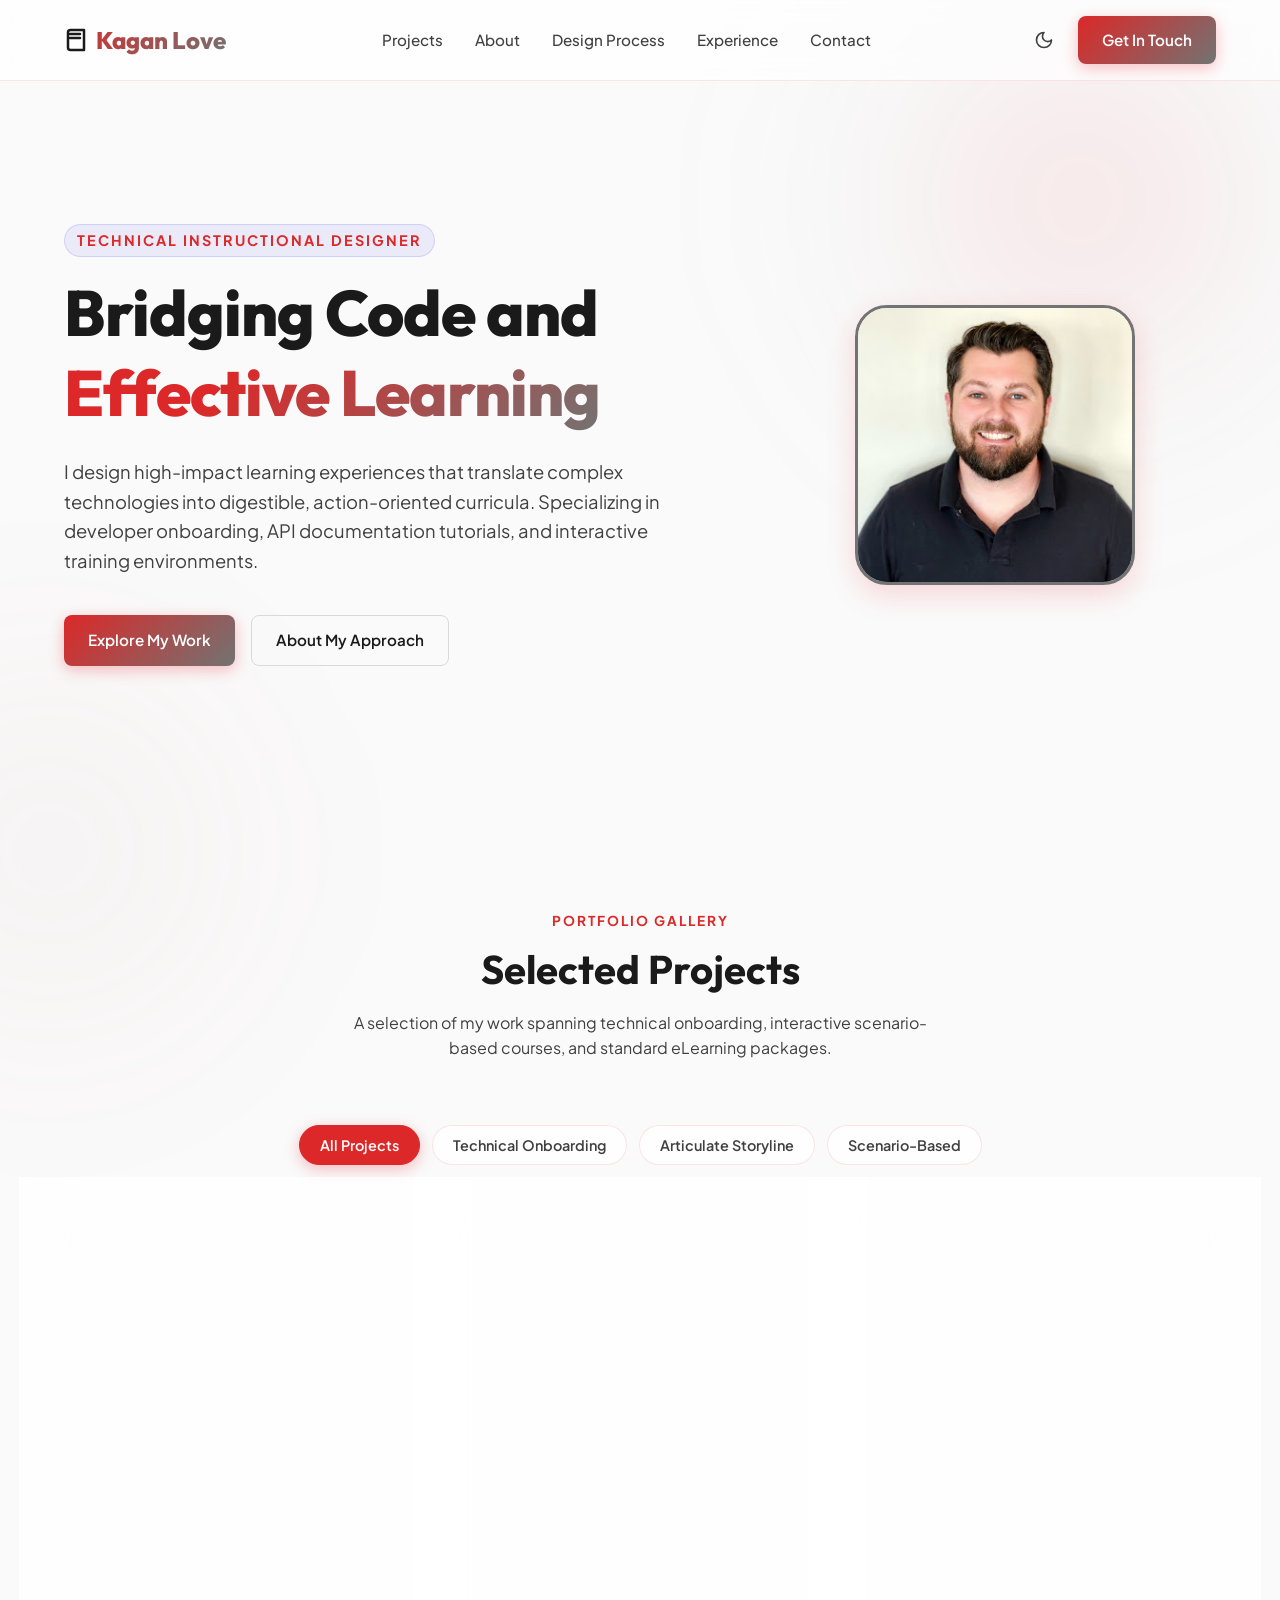
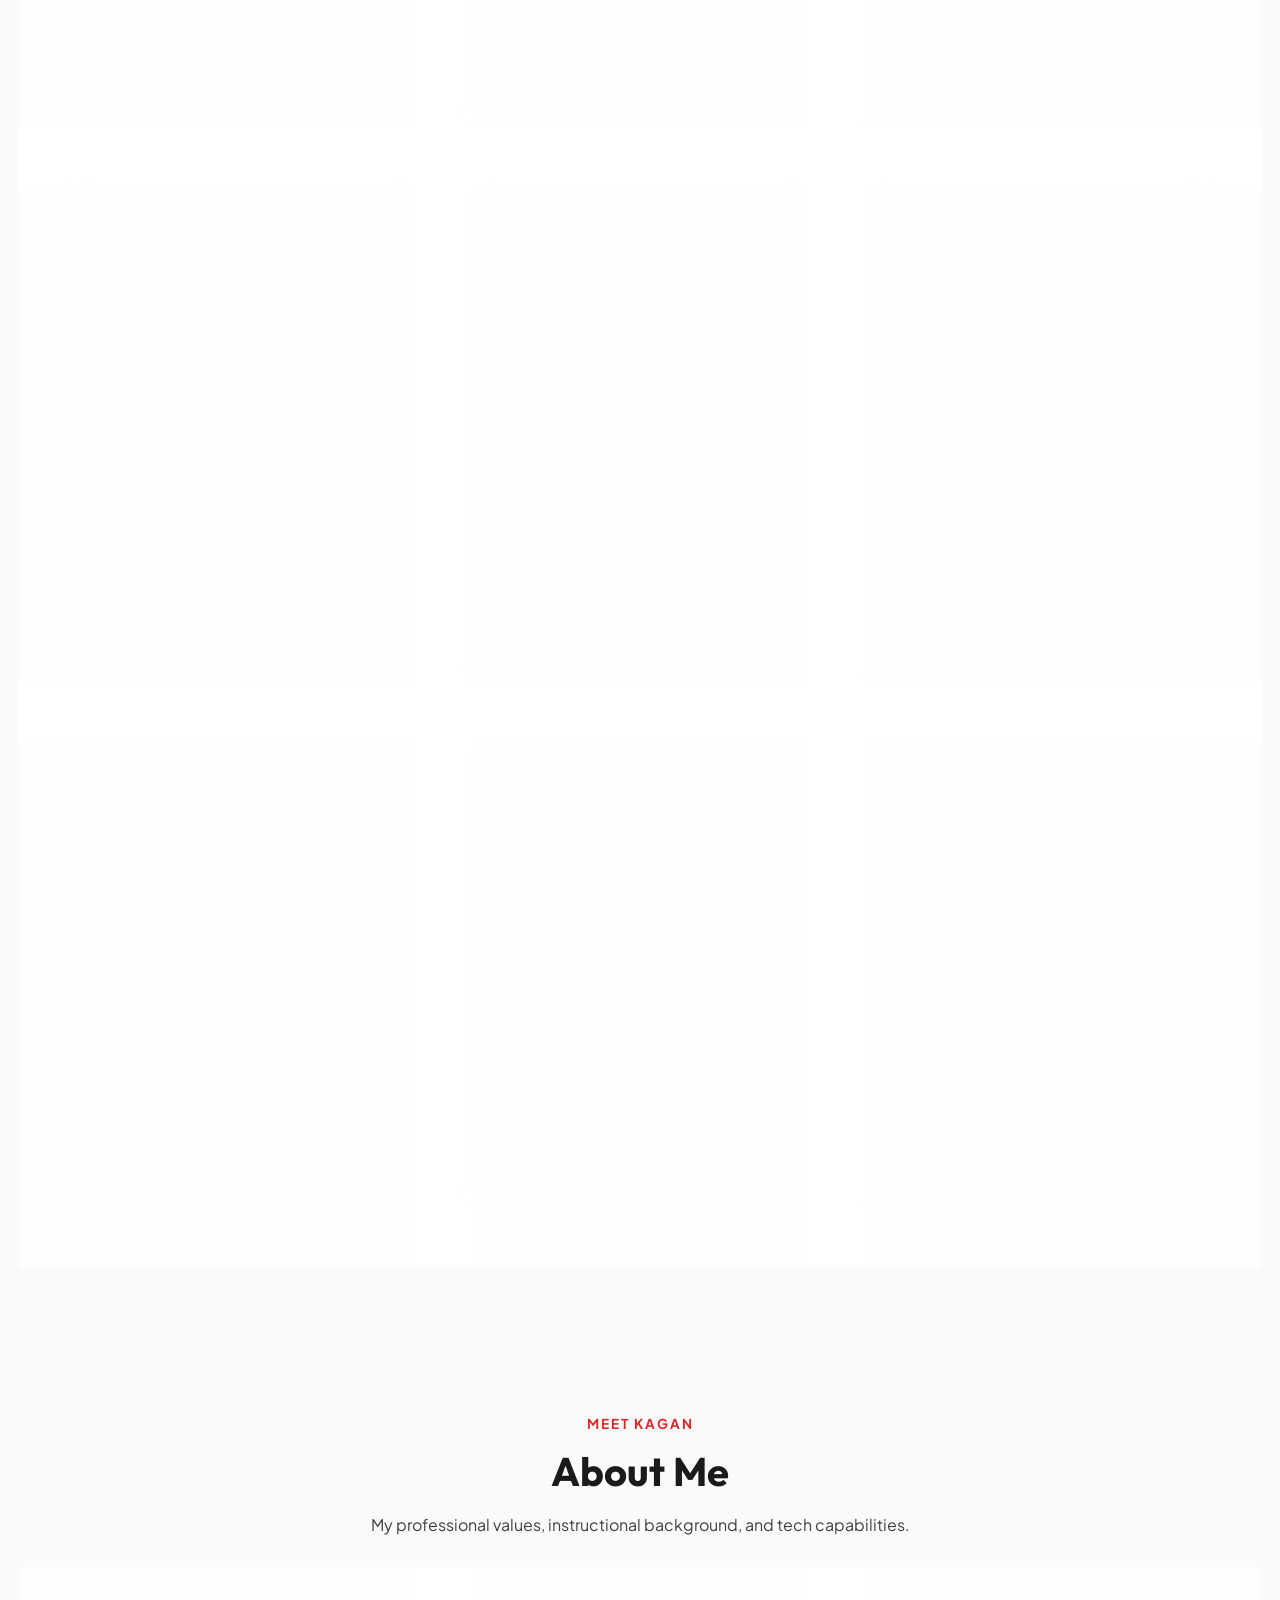
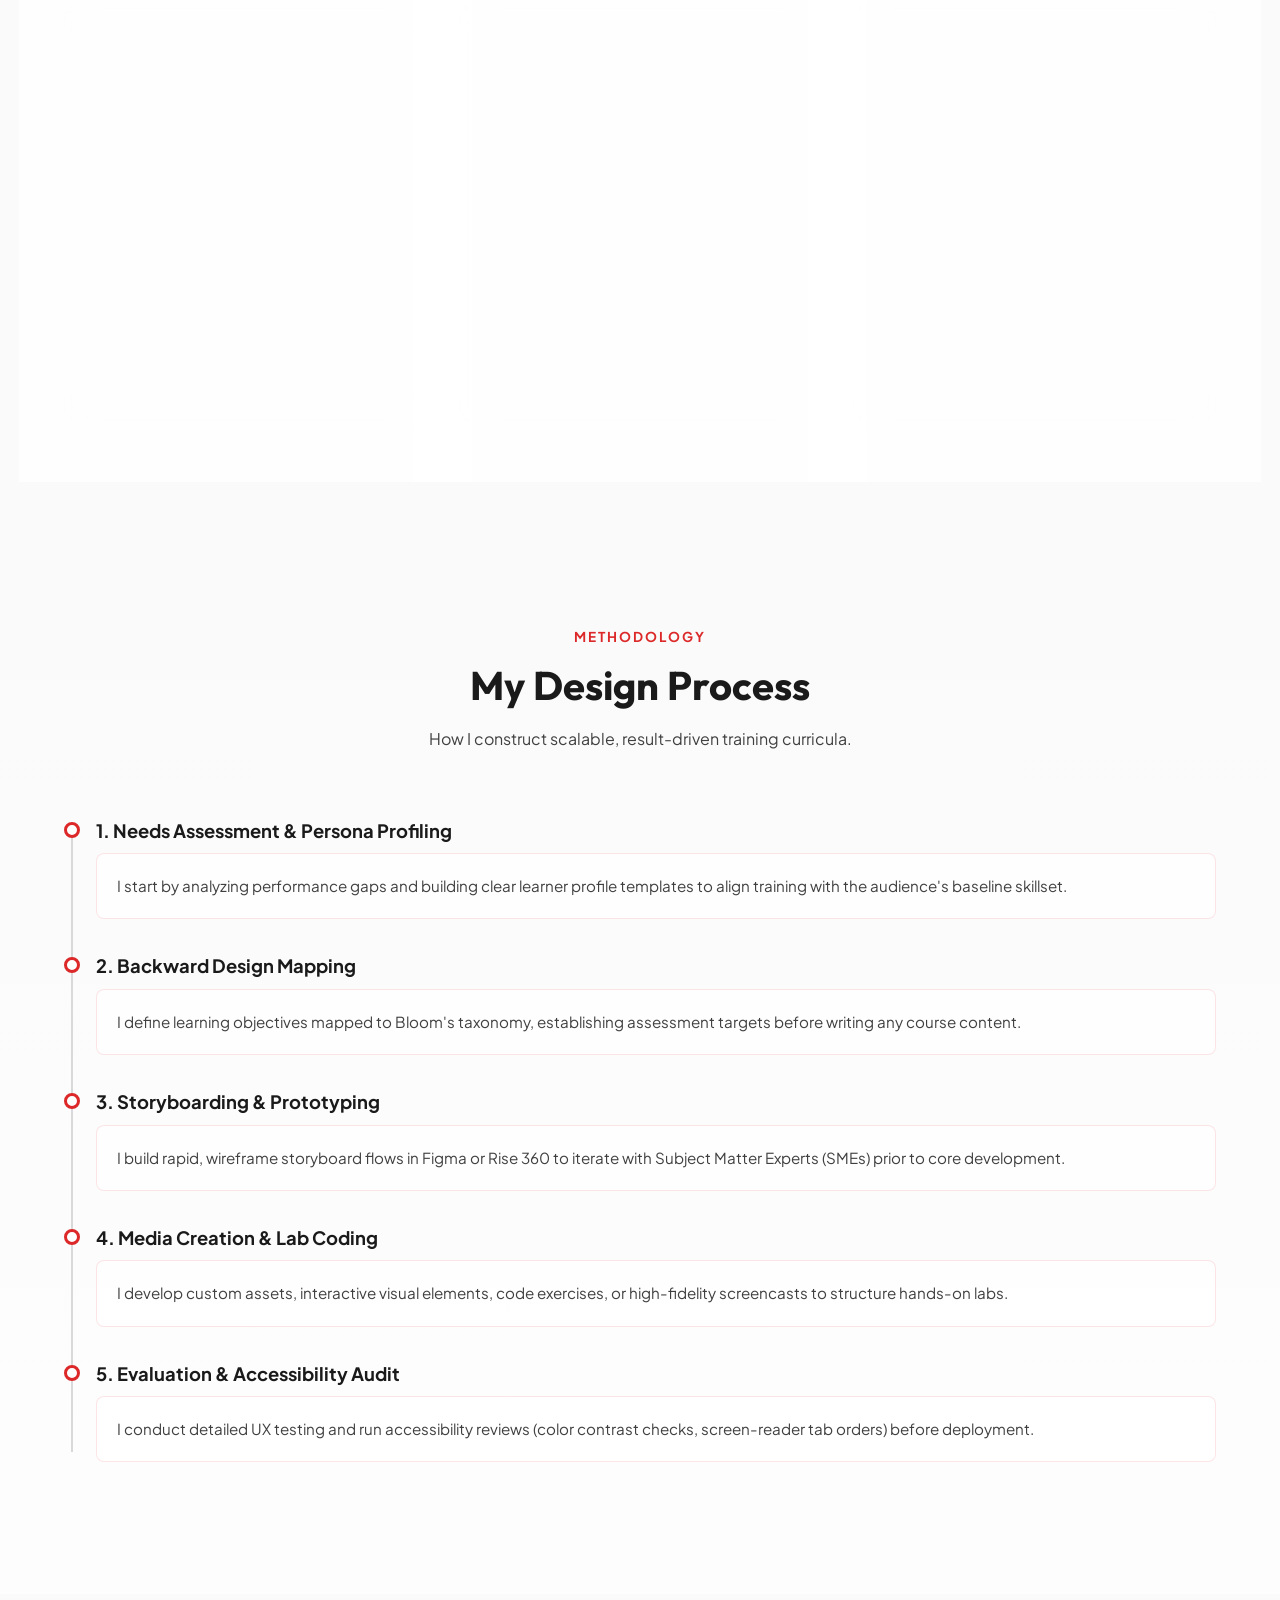
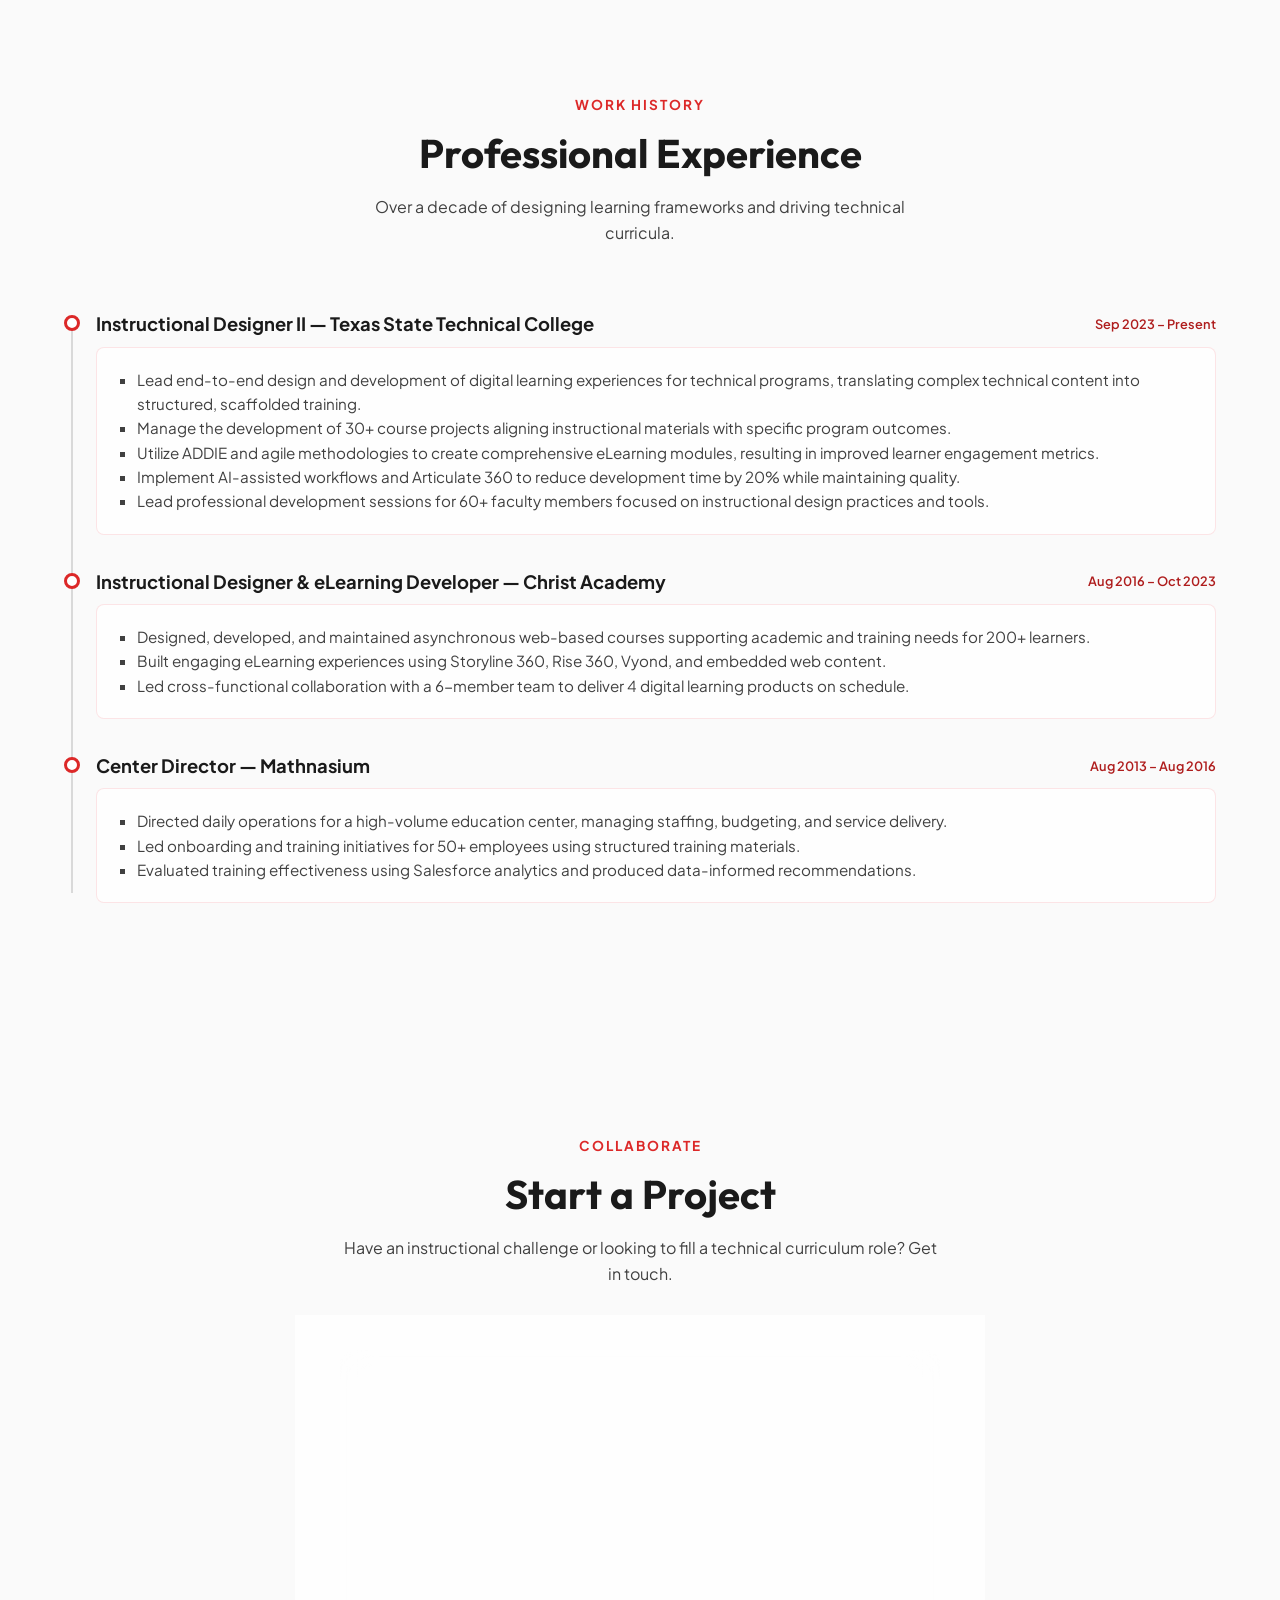
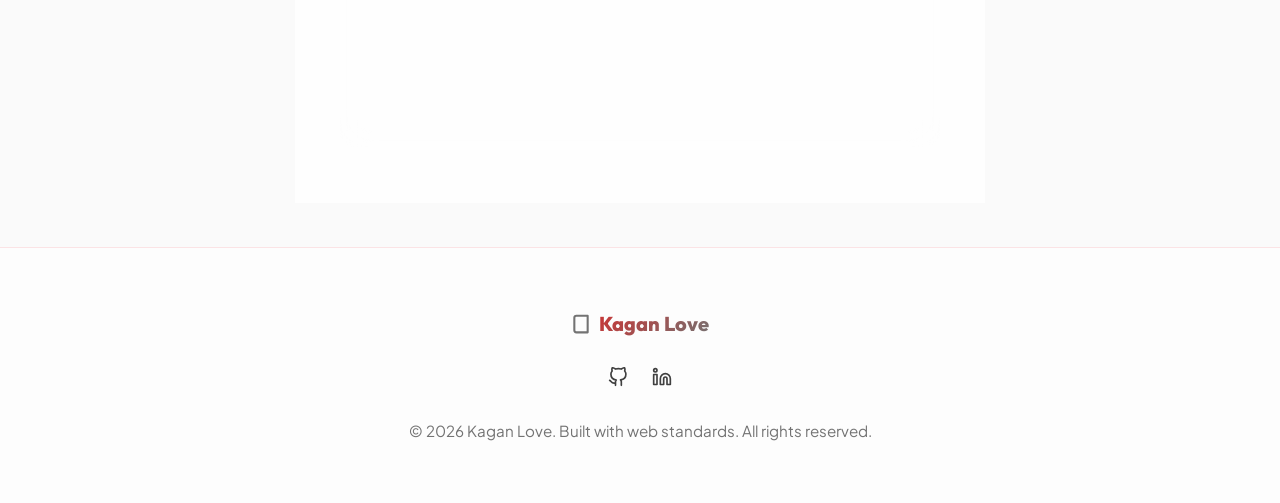
==== index.html @ 25aa72a6 "Update project cards to use real screenshots and move images to a structured subfolder" ====
<!DOCTYPE html>
<html lang="en">
<head>
    <meta charset="UTF-8">
    <meta name="viewport" content="width=device-width, initial-scale=1.0">
    <title>Kagan Love | Technical Instructional Designer Portfolio</title>
    <meta name="description" content="Professional portfolio of Kagan Love, Technical Instructional Designer. Showcasing developer onboarding, software guides, and interactive eLearning experiences.">
    <link rel="stylesheet" href="css/styles.css">
</head>
<body>
    <div class="bg-glow"></div>
    <div class="bg-glow-left"></div>

    <!-- Header & Navigation -->
    <header id="main-header">
        <div class="container nav-container">
            <a href="#" class="logo" id="header-logo">
                <svg width="24" height="24" viewBox="0 0 24 24" fill="none" stroke="currentColor" stroke-width="2.5" stroke-linecap="round" stroke-linejoin="round"><path d="M4 19.5v-15A2.5 2.5 0 0 1 6.5 2H20v20H6.5a2.5 2.5 0 0 1-2.5-2.5Z"></path><path d="M6 6h10"></path><path d="M6 10h10"></path></svg>
                <span>Kagan Love</span>
            </a>
            <nav>
                <ul class="nav-links">
                    <li><a href="#projects" class="nav-link">Projects</a></li>
                    <li><a href="#about" class="nav-link">About</a></li>
                    <li><a href="#process" class="nav-link">Design Process</a></li>
                    <li><a href="#experience" class="nav-link">Experience</a></li>
                    <li><a href="#contact" class="nav-link">Contact</a></li>
                </ul>
            </nav>
            <div class="nav-actions">
                <button class="theme-toggle" id="theme-toggle-btn" aria-label="Toggle Theme">
                    <!-- Sun Icon (default for dark theme to toggle to light) -->
                    <svg id="theme-icon-sun" width="20" height="20" viewBox="0 0 24 24" fill="none" stroke="currentColor" stroke-width="2" stroke-linecap="round" stroke-linejoin="round" style="display: block;"><circle cx="12" cy="12" r="4"></circle><path d="M12 2v2"></path><path d="M12 20v2"></path><path d="M4.93 4.93l1.41 1.41"></path><path d="M17.66 17.66l1.41 1.41"></path><path d="M2 12h2"></path><path d="M20 12h2"></path><path d="M6.34 17.66l-1.41 1.41"></path><path d="M19.07 4.93l-1.41 1.41"></path></svg>
                    <!-- Moon Icon -->
                    <svg id="theme-icon-moon" width="20" height="20" viewBox="0 0 24 24" fill="none" stroke="currentColor" stroke-width="2" stroke-linecap="round" stroke-linejoin="round" style="display: none;"><path d="M12 3a6 6 0 0 0 9 9 9 9 0 1 1-9-9Z"></path></svg>
                </button>
                <a href="#contact" class="btn btn-primary" id="cta-header-btn">Get In Touch</a>
            </div>
        </div>
    </header>

    <!-- Hero Section -->
    <section class="hero">
        <div class="container hero-grid">
            <div class="hero-content">
                <span class="hero-subtitle">Technical Instructional Designer</span>
                <h1 class="hero-title" id="main-title">Bridging Code and <span>Effective Learning</span></h1>
                <p class="hero-description">
                    I design high-impact learning experiences that translate complex technologies into digestible, action-oriented curricula. Specializing in developer onboarding, API documentation tutorials, and interactive training environments.
                </p>
                <div class="hero-ctas">
                    <a href="#projects" class="btn btn-primary" id="cta-hero-primary">Explore My Work</a>
                    <a href="#about" class="btn btn-secondary" id="cta-hero-secondary">About My Approach</a>
                </div>
            </div>
            <div class="hero-visual">
                <img src="./images/photo.jpg" alt="Kagan Love" class="hero-profile-photo">
            </div>
        </div>
    </section>

    <!-- Projects Section -->
    <section class="section" id="projects">
        <div class="container">
            <div class="section-header">
                <span class="section-subtitle">Portfolio Gallery</span>
                <h2 class="section-title">Selected Projects</h2>
                <p class="section-desc">A selection of my work spanning technical onboarding, interactive scenario-based courses, and standard eLearning packages.</p>
            </div>

            <!-- Filters -->
            <div class="filter-tabs">
                <button class="filter-tab active" data-filter="all" id="filter-all">All Projects</button>
                <button class="filter-tab" data-filter="technical" id="filter-tech">Technical Onboarding</button>
                <button class="filter-tab" data-filter="storyline" id="filter-storyline">Articulate Storyline</button>
                <button class="filter-tab" data-filter="scenario" id="filter-scenario">Scenario-Based</button>
            </div>

            <!-- Projects Grid -->
            <div class="projects-grid" id="portfolio-grid">
                <!-- Flagship Case Study -->
                <div class="project-card glass-card" data-category="technical" id="card-rest-api">
                    <div class="project-thumbnail">
                        <svg viewBox="0 0 24 24" fill="none" stroke="currentColor" stroke-width="1.5" stroke-linecap="round" stroke-linejoin="round"><rect width="20" height="12" x="2" y="9" rx="2"></rect><path d="M9 22V9"></path><path d="M15 22V9"></path><path d="M12 2v3"></path><path d="M12 13v.01"></path><path d="M12 17v.01"></path></svg>
                    </div>
                    <div class="project-content">
                        <span class="project-tag">Interactive Case Study</span>
                        <h3 class="project-title">REST API Integration</h3>
                        <p class="project-desc">A comprehensive self-paced onboarding module built to train junior developers on integrating and authenticating REST APIs, complete with interactive code panels and quizzes.</p>
                        <div class="project-meta">
                            <div class="project-metrics">
                                <span class="project-metric">
                                    <svg width="12" height="12" viewBox="0 0 24 24" fill="none" stroke="currentColor" stroke-width="2"><circle cx="12" cy="12" r="10"></circle><polyline points="12 6 12 12 16 14"></polyline></svg>
                                    35m
                                </span>
                                <span class="project-metric">
                                    <svg width="12" height="12" viewBox="0 0 24 24" fill="none" stroke="currentColor" stroke-width="2"><path d="M2 3h6a4 4 0 0 1 4 4v14a3 3 0 0 0-3-3H2z"></path><path d="M22 3h-6a4 4 0 0 0-4 4v14a3 3 0 0 1 3-3h7z"></path></svg>
                                    Technical
                                </span>
                            </div>
                            <a href="projects/developer-onboarding.html" class="project-link" id="link-rest-api">View Module <svg width="14" height="14" viewBox="0 0 24 24" fill="none" stroke="currentColor" stroke-width="2" stroke-linecap="round" stroke-linejoin="round"><line x1="5" y1="12" x2="19" y2="12"></line><polyline points="12 5 19 12 12 19"></polyline></svg></a>
                        </div>
                    </div>
                </div>

                <!-- A-MAZE-ing Math -->
                <div class="project-card glass-card" data-category="storyline" id="card-maze-math">
                    <div class="project-thumbnail">
                        <img src="images/AmazingMathPic.png" alt="A-MAZE-ing Math Course Screenshot" class="project-thumb-img">
                    </div>
                    <div class="project-content">
                        <span class="project-tag">Storyline eLearning</span>
                        <h3 class="project-title">A-MAZE-ing Math</h3>
                        <p class="project-desc">A gamified, interactive maze challenge developed to increase math fluency and student engagement through scaffolded problem-solving.</p>
                        <div class="project-meta">
                            <div class="project-metrics">
                                <span class="project-metric">
                                    <svg width="12" height="12" viewBox="0 0 24 24" fill="none" stroke="currentColor" stroke-width="2"><circle cx="12" cy="12" r="10"></circle><polyline points="12 6 12 12 16 14"></polyline></svg>
                                    25m
                                </span>
                                <span class="project-metric">
                                    <svg width="12" height="12" viewBox="0 0 24 24" fill="none" stroke="currentColor" stroke-width="2"><polygon points="12 2 15.09 8.26 22 9.27 17 14.14 18.18 21.02 12 17.77 5.82 21.02 7 14.14 2 9.27 8.91 8.26 12 2"></polygon></svg>
                                    Gamification
                                </span>
                            </div>
                            <a href="https://love-storylineportfolio3.s3.us-east-1.amazonaws.com/A-MAZE-ing+Math/story.html" target="_blank" class="project-link" id="link-maze-math">Launch Course <svg width="14" height="14" viewBox="0 0 24 24" fill="none" stroke="currentColor" stroke-width="2" stroke-linecap="round" stroke-linejoin="round"><line x1="5" y1="12" x2="19" y2="12"></line><polyline points="12 5 19 12 12 19"></polyline></svg></a>
                        </div>
                    </div>
                </div>

                <!-- Action Map -->
                <div class="project-card glass-card" data-category="scenario" id="card-action-map">
                    <div class="project-thumbnail">
                        <img src="images/ActionMapPic.png" alt="Action Map Module Screenshot" class="project-thumb-img">
                    </div>
                    <div class="project-content">
                        <span class="project-tag">eLearning Design</span>
                        <h3 class="project-title">Action Map Module</h3>
                        <p class="project-desc">Interactive mapping exercise structured to train designers on Cathy Moore's Action Mapping methodology to focus training on real-world business activities.</p>
                        <div class="project-meta">
                            <div class="project-metrics">
                                <span class="project-metric">
                                    <svg width="12" height="12" viewBox="0 0 24 24" fill="none" stroke="currentColor" stroke-width="2"><circle cx="12" cy="12" r="10"></circle><polyline points="12 6 12 12 16 14"></polyline></svg>
                                    15m
                                </span>
                                <span class="project-metric">
                                    <svg width="12" height="12" viewBox="0 0 24 24" fill="none" stroke="currentColor" stroke-width="2"><path d="M17 21v-2a4 4 0 0 0-4-4H5a4 4 0 0 0-4 4v2"></path><circle cx="9" cy="7" r="4"></circle></svg>
                                    Scenario
                                </span>
                            </div>
                            <a href="https://love-storylineportfolio3.s3.us-east-1.amazonaws.com/Action+Map/story.html" target="_blank" class="project-link" id="link-action-map">Launch Course <svg width="14" height="14" viewBox="0 0 24 24" fill="none" stroke="currentColor" stroke-width="2" stroke-linecap="round" stroke-linejoin="round"><line x1="5" y1="12" x2="19" y2="12"></line><polyline points="12 5 19 12 12 19"></polyline></svg></a>
                        </div>
                    </div>
                </div>

                <!-- ADDIE Method -->
                <div class="project-card glass-card" data-category="storyline" id="card-addie">
                    <div class="project-thumbnail">
                        <img src="images/ADDIEPic.png" alt="ADDIE Method Course Screenshot" class="project-thumb-img">
                    </div>
                    <div class="project-content">
                        <span class="project-tag">Storyline eLearning</span>
                        <h3 class="project-title">ADDIE Method Walkthrough</h3>
                        <p class="project-desc">A step-by-step instructional training package outlining the core phases of the ADDIE design workflow: Analyze, Design, Develop, Implement, and Evaluate.</p>
                        <div class="project-meta">
                            <div class="project-metrics">
                                <span class="project-metric">
                                    <svg width="12" height="12" viewBox="0 0 24 24" fill="none" stroke="currentColor" stroke-width="2"><circle cx="12" cy="12" r="10"></circle><polyline points="12 6 12 12 16 14"></polyline></svg>
                                    20m
                                </span>
                                <span class="project-metric">
                                    <svg width="12" height="12" viewBox="0 0 24 24" fill="none" stroke="currentColor" stroke-width="2"><circle cx="18" cy="5" r="3"></circle><circle cx="6" cy="12" r="3"></circle><circle cx="18" cy="19" r="3"></circle><line x1="8.59" y1="13.51" x2="15.42" y2="17.49"></line><line x1="15.41" y1="6.51" x2="8.59" y2="10.49"></line></svg>
                                    Framework
                                </span>
                            </div>
                            <a href="https://love-storylineportfolio3.s3.us-east-1.amazonaws.com/ADDIE+Method/story.html" target="_blank" class="project-link" id="link-addie">Launch Course <svg width="14" height="14" viewBox="0 0 24 24" fill="none" stroke="currentColor" stroke-width="2" stroke-linecap="round" stroke-linejoin="round"><line x1="5" y1="12" x2="19" y2="12"></line><polyline points="12 5 19 12 12 19"></polyline></svg></a>
                        </div>
                    </div>
                </div>

                <!-- Angle Measures in the Unit Circle -->
                <div class="project-card glass-card" data-category="technical" id="card-unit-circle">
                    <div class="project-thumbnail">
                        <img src="images/AngleMeasuresPic.png" alt="Angle Measures Screenshot" class="project-thumb-img">
                    </div>
                    <div class="project-content">
                        <span class="project-tag">Rise eLearning</span>
                        <h3 class="project-title">Unit Circle Angle Measures</h3>
                        <p class="project-desc">A technical, fully responsive learning asset mapping degree-to-radian measurements and coordinates inside the mathematical Unit Circle.</p>
                        <div class="project-meta">
                            <div class="project-metrics">
                                <span class="project-metric">
                                    <svg width="12" height="12" viewBox="0 0 24 24" fill="none" stroke="currentColor" stroke-width="2"><circle cx="12" cy="12" r="10"></circle><polyline points="12 6 12 12 16 14"></polyline></svg>
                                    15m
                                </span>
                                <span class="project-metric">
                                    <svg width="12" height="12" viewBox="0 0 24 24" fill="none" stroke="currentColor" stroke-width="2"><polyline points="4 17 10 11 16 17 20 9"></polyline></svg>
                                    Mathematics
                                </span>
                            </div>
                            <a href="https://love-storylineportfolio3.s3.us-east-1.amazonaws.com/angle-measures-in-the-unit-circle-raw-Z3ieEg6i/content/index.html" target="_blank" class="project-link" id="link-unit-circle">Launch Course <svg width="14" height="14" viewBox="0 0 24 24" fill="none" stroke="currentColor" stroke-width="2" stroke-linecap="round" stroke-linejoin="round"><line x1="5" y1="12" x2="19" y2="12"></line><polyline points="12 5 19 12 12 19"></polyline></svg></a>
                        </div>
                    </div>
                </div>

                <!-- CBSG Program - Christ Counseling -->
                <div class="project-card glass-card" data-category="scenario" id="card-cbsg-counseling">
                    <div class="project-thumbnail">
                        <img src="images/ChristCounselingPic.png" alt="Christ Counseling Onboarding Screenshot" class="project-thumb-img">
                    </div>
                    <div class="project-content">
                        <span class="project-tag">Storyline eLearning</span>
                        <h3 class="project-title">CBSG Counseling Onboarding</h3>
                        <p class="project-desc">A detailed orientation module outlining counseling program parameters, data security, and communication protocols for counseling staff.</p>
                        <div class="project-meta">
                            <div class="project-metrics">
                                <span class="project-metric">
                                    <svg width="12" height="12" viewBox="0 0 24 24" fill="none" stroke="currentColor" stroke-width="2"><circle cx="12" cy="12" r="10"></circle><polyline points="12 6 12 12 16 14"></polyline></svg>
                                    30m
                                </span>
                                <span class="project-metric">
                                    <svg width="12" height="12" viewBox="0 0 24 24" fill="none" stroke="currentColor" stroke-width="2"><path d="M21 15a2 2 0 0 1-2 2H7l-4 4V5a2 2 0 0 1 2-2h14a2 2 0 0 1 2 2z"></path></svg>
                                    Social Support
                                </span>
                            </div>
                            <a href="https://love-storylineportfolio3.s3.us-east-1.amazonaws.com/CBSG+Program+-+Christ+Counseling/story.html" target="_blank" class="project-link" id="link-cbsg-counseling">Launch Course <svg width="14" height="14" viewBox="0 0 24 24" fill="none" stroke="currentColor" stroke-width="2" stroke-linecap="round" stroke-linejoin="round"><line x1="5" y1="12" x2="19" y2="12"></line><polyline points="12 5 19 12 12 19"></polyline></svg></a>
                        </div>
                    </div>
                </div>

                <!-- Cosine Raw -->
                <div class="project-card glass-card" data-category="technical" id="card-cosine-raw">
                    <div class="project-thumbnail">
                        <img src="images/CosinePic.png" alt="Cosine Wave Simulation Screenshot" class="project-thumb-img">
                    </div>
                    <div class="project-content">
                        <span class="project-tag">Rise eLearning</span>
                        <h3 class="project-title">Cosine Wave functions</h3>
                        <p class="project-desc">Interactive physics and mathematics walkthrough illustrating waves, wave amplitudes, phase angles, and vertical shifts.</p>
                        <div class="project-meta">
                            <div class="project-metrics">
                                <span class="project-metric">
                                    <svg width="12" height="12" viewBox="0 0 24 24" fill="none" stroke="currentColor" stroke-width="2"><circle cx="12" cy="12" r="10"></circle><polyline points="12 6 12 12 16 14"></polyline></svg>
                                    15m
                                </span>
                                <span class="project-metric">
                                    <svg width="12" height="12" viewBox="0 0 24 24" fill="none" stroke="currentColor" stroke-width="2"><polyline points="4 17 10 11 16 17 20 9"></polyline></svg>
                                    Physics
                                </span>
                            </div>
                            <a href="https://love-storylineportfolio3.s3.us-east-1.amazonaws.com/cosine-raw-398Vtg0O/content/index.html" target="_blank" class="project-link" id="link-cosine-raw">Launch Course <svg width="14" height="14" viewBox="0 0 24 24" fill="none" stroke="currentColor" stroke-width="2" stroke-linecap="round" stroke-linejoin="round"><line x1="5" y1="12" x2="19" y2="12"></line><polyline points="12 5 19 12 12 19"></polyline></svg></a>
                        </div>
                    </div>
                </div>

                <!-- Home Buyer -->
                <div class="project-card glass-card" data-category="scenario" id="card-home-buyer">
                    <div class="project-thumbnail">
                        <img src="images/HomeBuyerPic.png" alt="Home Buyer Roadmap Screenshot" class="project-thumb-img">
                    </div>
                    <div class="project-content">
                        <span class="project-tag">Branching Scenario</span>
                        <h3 class="project-title">Home Buyer Roadmap</h3>
                        <p class="project-desc">A realistic decision-branching scenario mapping financial milestones, credit constraints, and escrow legal steps involved in purchasing a home.</p>
                        <div class="project-meta">
                            <div class="project-metrics">
                                <span class="project-metric">
                                    <svg width="12" height="12" viewBox="0 0 24 24" fill="none" stroke="currentColor" stroke-width="2"><circle cx="12" cy="12" r="10"></circle><polyline points="12 6 12 12 16 14"></polyline></svg>
                                    20m
                                </span>
                                <span class="project-metric">
                                    <svg width="12" height="12" viewBox="0 0 24 24" fill="none" stroke="currentColor" stroke-width="2"><path d="M12 1v22"></path><path d="M17 5H9.5a3.5 3.5 0 0 0 0 7h5a3.5 3.5 0 0 1 0 7H6"></path></svg>
                                    Financial Lit
                                </span>
                            </div>
                            <a href="https://love-storylineportfolio3.s3.us-east-1.amazonaws.com/Home+Buyer/story.html" target="_blank" class="project-link" id="link-home-buyer">Launch Course <svg width="14" height="14" viewBox="0 0 24 24" fill="none" stroke="currentColor" stroke-width="2" stroke-linecap="round" stroke-linejoin="round"><line x1="5" y1="12" x2="19" y2="12"></line><polyline points="12 5 19 12 12 19"></polyline></svg></a>
                        </div>
                    </div>
                </div>

                <!-- Periodic Data -->
                <div class="project-card glass-card" data-category="technical" id="card-periodic-data">
                    <div class="project-thumbnail">
                        <img src="images/PeriodicDataPic.png" alt="Periodic Data Modeling Screenshot" class="project-thumb-img">
                    </div>
                    <div class="project-content">
                        <span class="project-tag">Rise eLearning</span>
                        <h3 class="project-title">Modeling Periodic Data</h3>
                        <p class="project-desc">A detailed curriculum unit demonstrating how periodic structures (seasons, tides, wave frequencies) are translated into mathematical models.</p>
                        <div class="project-meta">
                            <div class="project-metrics">
                                <span class="project-metric">
                                    <svg width="12" height="12" viewBox="0 0 24 24" fill="none" stroke="currentColor" stroke-width="2"><circle cx="12" cy="12" r="10"></circle><polyline points="12 6 12 12 16 14"></polyline></svg>
                                    15m
                                </span>
                                <span class="project-metric">
                                    <svg width="12" height="12" viewBox="0 0 24 24" fill="none" stroke="currentColor" stroke-width="2"><polyline points="4 17 10 11 16 17 20 9"></polyline></svg>
                                    Mathematics
                                </span>
                            </div>
                            <a href="https://love-storylineportfolio3.s3.us-east-1.amazonaws.com/periodic-data-raw-7wdrnb1O/content/index.html" target="_blank" class="project-link" id="link-periodic-data">Launch Course <svg width="14" height="14" viewBox="0 0 24 24" fill="none" stroke="currentColor" stroke-width="2" stroke-linecap="round" stroke-linejoin="round"><line x1="5" y1="12" x2="19" y2="12"></line><polyline points="12 5 19 12 12 19"></polyline></svg></a>
                        </div>
                    </div>
                </div>
            </div>
        </div>
    </section>

    <!-- About Section -->
    <section class="section" id="about">
        <div class="container">
            <div class="section-header">
                <span class="section-subtitle">Meet Kagan</span>
                <h2 class="section-title">About Me</h2>
                <p class="section-desc">My professional values, instructional background, and tech capabilities.</p>
            </div>

            <div class="skills-grid">
                <!-- Core Bio -->
                <div class="glass-card" id="about-card-bio">
                    <h3 class="skill-category-title">
                        <svg viewBox="0 0 24 24" fill="none" stroke="currentColor" stroke-width="2" stroke-linecap="round" stroke-linejoin="round"><path d="M19 21v-2a4 4 0 0 0-4-4H9a4 4 0 0 0-4 4v2"></path><circle cx="12" cy="7" r="4"></circle></svg>
                        Professional Bio
                    </h3>
                    <p style="font-size: 0.95rem; color: hsl(var(--text-secondary-hsl)); margin-bottom: 16px;">
                        Instructional Designer and eLearning Developer with 10+ years of experience creating adult learning solutions and digital learning experiences for complex subject matter and diverse learner populations.
                    </p>
                    <p style="font-size: 0.95rem; color: hsl(var(--text-secondary-hsl));">
                        Skilled in end-to-end learning design, learning strategy, stakeholder collaboration, and workflow-aligned learning that supports performance, usability, and measurable outcomes.
                    </p>
                </div>

                <!-- Tools & Capabilities -->
                <div class="glass-card" id="about-card-tools">
                    <h3 class="skill-category-title">
                        <svg viewBox="0 0 24 24" fill="none" stroke="currentColor" stroke-width="2" stroke-linecap="round" stroke-linejoin="round"><polygon points="6 2 18 2 18 6 6 6 6 2"></polygon><rect width="18" height="14" x="3" y="6" rx="2"></rect></svg>
                        Authoring & Tools
                    </h3>
                    <ul class="skill-list">
                        <li class="skill-tag">Articulate Storyline 360</li>
                        <li class="skill-tag">Articulate Rise 360</li>
                        <li class="skill-tag">Vyond</li>
                        <li class="skill-tag">Canva</li>
                        <li class="skill-tag">Adobe Creative Cloud</li>
                        <li class="skill-tag">Canvas LMS</li>
                        <li class="skill-tag">ChatGPT / Claude / Gemini</li>
                        <li class="skill-tag">VS Code</li>
                    </ul>
                </div>

                <!-- Tech Skills -->
                <div class="glass-card" id="about-card-tech">
                    <h3 class="skill-category-title">
                        <svg viewBox="0 0 24 24" fill="none" stroke="currentColor" stroke-width="2" stroke-linecap="round" stroke-linejoin="round"><polyline points="16 18 22 12 16 6"></polyline><polyline points="8 6 2 12 8 18"></polyline></svg>
                        Technical Proficiencies
                    </h3>
                    <ul class="skill-list">
                        <li class="skill-tag">REST APIs</li>
                        <li class="skill-tag">HTML5 / CSS3 / JS</li>
                        <li class="skill-tag">Java / Python</li>
                        <li class="skill-tag">Git / GitHub</li>
                        <li class="skill-tag">Prompt Engineering</li>
                        <li class="skill-tag">Data Analysis</li>
                        <li class="skill-tag">LMS Administration</li>
                    </ul>
                </div>
            </div>
        </div>
    </section>

    <!-- Design Process Section -->
    <section class="section" id="process" style="background: linear-gradient(180deg, transparent 0%, var(--glass-bg) 100%);">
        <div class="container">
            <div class="section-header">
                <span class="section-subtitle">Methodology</span>
                <h2 class="section-title">My Design Process</h2>
                <p class="section-desc">How I construct scalable, result-driven training curricula.</p>
            </div>

            <div class="timeline" id="design-process-timeline">
                <div class="timeline-item">
                    <div class="timeline-marker"></div>
                    <div class="timeline-item-title">
                        <span>1. Needs Assessment & Persona Profiling</span>
                    </div>
                    <div class="timeline-card">
                        <p style="font-size: 0.95rem; color: hsl(var(--text-secondary-hsl));">
                            I start by analyzing performance gaps and building clear learner profile templates to align training with the audience's baseline skillset.
                        </p>
                    </div>
                </div>

                <div class="timeline-item">
                    <div class="timeline-marker"></div>
                    <div class="timeline-item-title">
                        <span>2. Backward Design Mapping</span>
                    </div>
                    <div class="timeline-card">
                        <p style="font-size: 0.95rem; color: hsl(var(--text-secondary-hsl));">
                            I define learning objectives mapped to Bloom's taxonomy, establishing assessment targets before writing any course content.
                        </p>
                    </div>
                </div>

                <div class="timeline-item">
                    <div class="timeline-marker"></div>
                    <div class="timeline-item-title">
                        <span>3. Storyboarding & Prototyping</span>
                    </div>
                    <div class="timeline-card">
                        <p style="font-size: 0.95rem; color: hsl(var(--text-secondary-hsl));">
                            I build rapid, wireframe storyboard flows in Figma or Rise 360 to iterate with Subject Matter Experts (SMEs) prior to core development.
                        </p>
                    </div>
                </div>

                <div class="timeline-item">
                    <div class="timeline-marker"></div>
                    <div class="timeline-item-title">
                        <span>4. Media Creation & Lab Coding</span>
                    </div>
                    <div class="timeline-card">
                        <p style="font-size: 0.95rem; color: hsl(var(--text-secondary-hsl));">
                            I develop custom assets, interactive visual elements, code exercises, or high-fidelity screencasts to structure hands-on labs.
                        </p>
                    </div>
                </div>

                <div class="timeline-item">
                    <div class="timeline-marker"></div>
                    <div class="timeline-item-title">
                        <span>5. Evaluation & Accessibility Audit</span>
                    </div>
                    <div class="timeline-card">
                        <p style="font-size: 0.95rem; color: hsl(var(--text-secondary-hsl));">
                            I conduct detailed UX testing and run accessibility reviews (color contrast checks, screen-reader tab orders) before deployment.
                        </p>
                    </div>
                </div>
            </div>
        </div>
    </section>

    <!-- Experience Section -->
    <section class="section" id="experience">
        <div class="container">
            <div class="section-header">
                <span class="section-subtitle">Work History</span>
                <h2 class="section-title">Professional Experience</h2>
                <p class="section-desc">Over a decade of designing learning frameworks and driving technical curricula.</p>
            </div>

            <div class="timeline">
                <div class="timeline-item">
                    <div class="timeline-marker"></div>
                    <div class="timeline-item-title">
                        <span>Instructional Designer II &mdash; Texas State Technical College</span>
                        <span class="timeline-duration">Sep 2023 &ndash; Present</span>
                    </div>
                    <div class="timeline-card">
                        <ul style="padding-left: 20px; font-size: 0.95rem; color: hsl(var(--text-secondary-hsl)); line-height: 1.6; list-style-type: square;">
                            <li>Lead end-to-end design and development of digital learning experiences for technical programs, translating complex technical content into structured, scaffolded training.</li>
                            <li>Manage the development of 30+ course projects aligning instructional materials with specific program outcomes.</li>
                            <li>Utilize ADDIE and agile methodologies to create comprehensive eLearning modules, resulting in improved learner engagement metrics.</li>
                            <li>Implement AI-assisted workflows and Articulate 360 to reduce development time by 20% while maintaining quality.</li>
                            <li>Lead professional development sessions for 60+ faculty members focused on instructional design practices and tools.</li>
                        </ul>
                    </div>
                </div>

                <div class="timeline-item">
                    <div class="timeline-marker"></div>
                    <div class="timeline-item-title">
                        <span>Instructional Designer & eLearning Developer &mdash; Christ Academy</span>
                        <span class="timeline-duration">Aug 2016 &ndash; Oct 2023</span>
                    </div>
                    <div class="timeline-card">
                        <ul style="padding-left: 20px; font-size: 0.95rem; color: hsl(var(--text-secondary-hsl)); line-height: 1.6; list-style-type: square;">
                            <li>Designed, developed, and maintained asynchronous web-based courses supporting academic and training needs for 200+ learners.</li>
                            <li>Built engaging eLearning experiences using Storyline 360, Rise 360, Vyond, and embedded web content.</li>
                            <li>Led cross-functional collaboration with a 6-member team to deliver 4 digital learning products on schedule.</li>
                        </ul>
                    </div>
                </div>

                <div class="timeline-item">
                    <div class="timeline-marker"></div>
                    <div class="timeline-item-title">
                        <span>Center Director &mdash; Mathnasium</span>
                        <span class="timeline-duration">Aug 2013 &ndash; Aug 2016</span>
                    </div>
                    <div class="timeline-card">
                        <ul style="padding-left: 20px; font-size: 0.95rem; color: hsl(var(--text-secondary-hsl)); line-height: 1.6; list-style-type: square;">
                            <li>Directed daily operations for a high-volume education center, managing staffing, budgeting, and service delivery.</li>
                            <li>Led onboarding and training initiatives for 50+ employees using structured training materials.</li>
                            <li>Evaluated training effectiveness using Salesforce analytics and produced data-informed recommendations.</li>
                        </ul>
                    </div>
                </div>
            </div>
        </div>
    </section>

    <!-- Contact Section -->
    <section class="section" id="contact">
        <div class="container">
            <div class="section-header">
                <span class="section-subtitle">Collaborate</span>
                <h2 class="section-title">Start a Project</h2>
                <p class="section-desc">Have an instructional challenge or looking to fill a technical curriculum role? Get in touch.</p>
            </div>

            <div style="max-width: 600px; margin: 0 auto;">
                <form class="glass-card" id="contact-form" onsubmit="event.preventDefault(); alert('Message sent! (Simulated contact form response)');">
                    <div style="display: grid; grid-template-columns: 1fr 1fr; gap: 20px; margin-bottom: 20px;">
                        <div>
                            <label for="form-name" style="display: block; font-size: 0.85rem; font-weight: 700; text-transform: uppercase; margin-bottom: 8px; color: hsl(var(--text-muted-hsl));">Full Name</label>
                            <input type="text" id="form-name" required placeholder="John Doe" style="width: 100%; padding: 12px 16px; border-radius: var(--radius-sm); border: 1.5px solid hsl(var(--border-color-hsl)); background: rgba(0,0,0,0.15); color: #fff; outline: none; transition: border-color var(--transition-fast);">
                        </div>
                        <div>
                            <label for="form-email" style="display: block; font-size: 0.85rem; font-weight: 700; text-transform: uppercase; margin-bottom: 8px; color: hsl(var(--text-muted-hsl));">Email Address</label>
                            <input type="email" id="form-email" required placeholder="john@example.com" style="width: 100%; padding: 12px 16px; border-radius: var(--radius-sm); border: 1.5px solid hsl(var(--border-color-hsl)); background: rgba(0,0,0,0.15); color: #fff; outline: none; transition: border-color var(--transition-fast);">
                        </div>
                    </div>
                    <div style="margin-bottom: 24px;">
                        <label for="form-message" style="display: block; font-size: 0.85rem; font-weight: 700; text-transform: uppercase; margin-bottom: 8px; color: hsl(var(--text-muted-hsl));">Your Message</label>
                        <textarea id="form-message" required rows="5" placeholder="Let's build something together..." style="width: 100%; padding: 12px 16px; border-radius: var(--radius-sm); border: 1.5px solid hsl(var(--border-color-hsl)); background: rgba(0,0,0,0.15); color: #fff; outline: none; transition: border-color var(--transition-fast); resize: vertical; font-family: inherit;"></textarea>
                    </div>
                    <div style="text-align: right;">
                        <button type="submit" class="btn btn-primary" id="btn-submit-form" style="width: 100%; justify-content: center;">Send Message</button>
                    </div>
                </form>
            </div>
        </div>
    </section>

    <!-- Footer -->
    <footer>
        <div class="container">
            <div class="footer-logo">
                <a href="#" class="logo" style="font-size: 1.25rem;">
                    <svg width="20" height="20" viewBox="0 0 24 24" fill="none" stroke="currentColor" stroke-width="2.5" stroke-linecap="round" stroke-linejoin="round"><path d="M4 19.5v-15A2.5 2.5 0 0 1 6.5 2H20v20H6.5a2.5 2.5 0 0 1-2.5-2.5Z"></path></svg>
                    <span>Kagan Love</span>
                </a>
            </div>
            <ul class="social-links">
                <li><a href="https://github.com/kaganlove" target="_blank" class="social-link" aria-label="GitHub">
                    <svg width="20" height="20" viewBox="0 0 24 24" fill="none" stroke="currentColor" stroke-width="2" stroke-linecap="round" stroke-linejoin="round"><path d="M9 19c-5 1.5-5-2.5-7-3m14 6v-3.87a3.37 3.37 0 0 0-.94-2.61c3.14-.35 6.44-1.54 6.44-7A5.44 5.44 0 0 0 20 4.77 5.07 5.07 0 0 0 19.91 1S18.73.65 16 2.48a13.38 13.38 0 0 0-7 0C6.27.65 5.09 1 5.09 1A5.07 5.07 0 0 0 5 4.77a5.44 5.44 0 0 0-1.5 3.78c0 5.42 3.3 6.61 6.44 7A3.37 3.37 0 0 0 9 18.13V22"></path></svg>
                </a></li>
                <li><a href="https://linkedin.com" target="_blank" class="social-link" aria-label="LinkedIn">
                    <svg width="20" height="20" viewBox="0 0 24 24" fill="none" stroke="currentColor" stroke-width="2" stroke-linecap="round" stroke-linejoin="round"><path d="M16 8a6 6 0 0 1 6 6v7h-4v-7a2 2 0 0 0-2-2 2 2 0 0 0-2 2v7h-4v-7a6 6 0 0 1 6-6z"></path><rect width="4" height="12" x="2" y="9"></rect><circle cx="4" cy="4" r="2"></circle></svg>
                </a></li>
            </ul>
            <p>&copy; 2026 Kagan Love. Built with web standards. All rights reserved.</p>
        </div>
    </footer>

    <script src="js/app.js"></script>
</body>
</html>
---- css/styles.css ----
@import url('https://fonts.googleapis.com/css2?family=Outfit:wght@300;400;500;600;700;800&family=Plus+Jakarta+Sans:wght@300;400;500;600;700&display=swap');

/* CSS Custom Properties for Design System */
:root {
    /* Color Palette - Dark Mode default for technical premium feel */
    --bg-primary-hsl: 0, 0%, 4%; /* Black */
    --bg-secondary-hsl: 0, 0%, 8%;
    --bg-tertiary-hsl: 0, 0%, 12%;
    
    --text-primary-hsl: 0, 0%, 100%; /* White */
    --text-secondary-hsl: 0, 0%, 83%;
    --text-muted-hsl: 0, 0%, 64%; /* Silver */
    
    --primary-hsl: 0, 72%, 51%; /* Red */
    --secondary-hsl: 0, 0%, 64%; /* Silver */
    --accent-hsl: 0, 72%, 60%; /* Light Red */
    
    --success-hsl: 142, 71%, 45%;
    --error-hsl: 0, 84%, 60%;
    --warning-hsl: 38, 92%, 50%;

    --border-color-hsl: 0, 0%, 16%;
    --glass-bg: rgba(10, 10, 10, 0.7);
    --glass-border: rgba(255, 255, 255, 0.08);
    --glow-shadow: 0 0 25px rgba(229, 9, 20, 0.12);

    /* Fonts */
    --font-heading: 'Outfit', -apple-system, BlinkMacSystemFont, "Segoe UI", Roboto, sans-serif;
    --font-body: 'Plus Jakarta Sans', -apple-system, BlinkMacSystemFont, "Segoe UI", Roboto, sans-serif;
    --font-mono: 'Consolas', 'Fira Code', Courier, monospace;

    /* Spacing & Borders */
    --radius-sm: 8px;
    --radius-md: 16px;
    --radius-lg: 24px;
    --radius-xl: 32px;
    --transition-fast: 0.2s cubic-bezier(0.4, 0, 0.2, 1);
    --transition-normal: 0.3s cubic-bezier(0.4, 0, 0.2, 1);
    --transition-slow: 0.5s cubic-bezier(0.4, 0, 0.2, 1);
}

/* Light Theme Variables */
:root.light-theme {
    --bg-primary-hsl: 0, 0%, 98%; /* White */
    --bg-secondary-hsl: 0, 0%, 100%;
    --bg-tertiary-hsl: 0, 0%, 92%;
    
    --text-primary-hsl: 0, 0%, 10%; /* Black */
    --text-secondary-hsl: 0, 0%, 25%;
    --text-muted-hsl: 0, 0%, 45%;
    
    --primary-hsl: 0, 72%, 51%; /* Red */
    --secondary-hsl: 0, 0%, 45%; /* Silver/Slate */
    --accent-hsl: 0, 72%, 40%;
    
    --border-color-hsl: 0, 0%, 85%;
    --glass-bg: rgba(255, 255, 255, 0.7);
    --glass-border: rgba(229, 9, 20, 0.1);
    --glow-shadow: 0 10px 30px rgba(229, 9, 20, 0.06);
}

/* Reset & Base Styles */
*, *::before, *::after {
    box-sizing: border-box;
    margin: 0;
    padding: 0;
}

html {
    scroll-behavior: smooth;
    font-size: 16px;
}

body {
    background-color: hsl(var(--bg-primary-hsl));
    color: hsl(var(--text-primary-hsl));
    font-family: var(--font-body);
    line-height: 1.6;
    overflow-x: hidden;
    transition: background-color var(--transition-normal), color var(--transition-normal);
}

h1, h2, h3, h4, h5, h6 {
    font-family: var(--font-heading);
    font-weight: 700;
    color: hsl(var(--text-primary-hsl));
    line-height: 1.25;
}

a {
    color: inherit;
    text-decoration: none;
    transition: color var(--transition-fast);
}

button, input, textarea, select {
    font-family: inherit;
    font-size: inherit;
}

/* Background Gradients & Glow effects */
.bg-glow {
    position: absolute;
    width: 600px;
    height: 600px;
    background: radial-gradient(circle, rgba(229, 9, 20, 0.1) 0%, rgba(163, 163, 163, 0.03) 50%, transparent 100%);
    top: -100px;
    right: -100px;
    z-index: -1;
    filter: blur(80px);
    pointer-events: none;
    border-radius: 50%;
}

.bg-glow-left {
    position: absolute;
    width: 500px;
    height: 500px;
    background: radial-gradient(circle, rgba(163, 163, 163, 0.08) 0%, rgba(229, 9, 20, 0.02) 50%, transparent 100%);
    top: 600px;
    left: -200px;
    z-index: -1;
    filter: blur(80px);
    pointer-events: none;
    border-radius: 50%;
}

/* Structural Components */
.container {
    width: 100%;
    max-width: 1200px;
    margin: 0 auto;
    padding: 0 24px;
}

header {
    position: fixed;
    top: 0;
    left: 0;
    width: 100%;
    z-index: 1000;
    background: var(--glass-bg);
    backdrop-filter: blur(12px);
    -webkit-backdrop-filter: blur(12px);
    border-bottom: 1px solid var(--glass-border);
    transition: all var(--transition-normal);
}

.nav-container {
    display: flex;
    justify-content: space-between;
    align-items: center;
    height: 80px;
}

.logo {
    font-family: var(--font-heading);
    font-size: 1.5rem;
    font-weight: 800;
    background: linear-gradient(135deg, hsl(var(--primary-hsl)), hsl(var(--secondary-hsl)));
    -webkit-background-clip: text;
    -webkit-text-fill-color: transparent;
    display: flex;
    align-items: center;
    gap: 8px;
}

.nav-links {
    display: flex;
    gap: 32px;
    list-style: none;
    align-items: center;
}

.nav-link {
    font-size: 0.95rem;
    font-weight: 500;
    color: hsl(var(--text-secondary-hsl));
    position: relative;
    padding: 8px 0;
}

.nav-link::after {
    content: '';
    position: absolute;
    bottom: 0;
    left: 0;
    width: 0;
    height: 2px;
    background: linear-gradient(90deg, hsl(var(--primary-hsl)), hsl(var(--secondary-hsl)));
    transition: width var(--transition-normal);
}

.nav-link:hover {
    color: hsl(var(--text-primary-hsl));
}

.nav-link:hover::after,
.nav-link.active::after {
    width: 100%;
}

.nav-actions {
    display: flex;
    align-items: center;
    gap: 16px;
}

/* Buttons */
.btn {
    display: inline-flex;
    align-items: center;
    gap: 8px;
    padding: 12px 24px;
    border-radius: var(--radius-sm);
    font-weight: 600;
    cursor: pointer;
    transition: all var(--transition-fast);
    border: none;
    font-size: 0.95rem;
}

.btn-primary {
    background: linear-gradient(135deg, hsl(var(--primary-hsl)), hsl(var(--secondary-hsl)));
    color: #fff;
    box-shadow: 0 4px 15px rgba(229, 9, 20, 0.25);
}

.btn-primary:hover {
    transform: translateY(-2px);
    box-shadow: 0 6px 20px rgba(229, 9, 20, 0.35);
}

.btn-secondary {
    background: transparent;
    color: hsl(var(--text-primary-hsl));
    border: 1.5px solid hsl(var(--border-color-hsl));
}

.btn-secondary:hover {
    background: hsl(var(--border-color-hsl));
    transform: translateY(-2px);
}

.theme-toggle {
    background: none;
    border: none;
    color: hsl(var(--text-secondary-hsl));
    cursor: pointer;
    font-size: 1.25rem;
    padding: 8px;
    display: flex;
    align-items: center;
    justify-content: center;
    border-radius: 50%;
    transition: all var(--transition-fast);
}

.theme-toggle:hover {
    background: hsl(var(--border-color-hsl));
    color: hsl(var(--text-primary-hsl));
}

/* Glassmorphism Cards */
.glass-card {
    background: var(--glass-bg);
    border: 1px solid var(--glass-border);
    border-radius: var(--radius-md);
    padding: 32px;
    backdrop-filter: blur(16px);
    -webkit-backdrop-filter: blur(16px);
    box-shadow: var(--glow-shadow);
    transition: transform var(--transition-normal), box-shadow var(--transition-normal), border var(--transition-normal);
}

.glass-card:hover {
    transform: translateY(-4px);
    border-color: rgba(229, 9, 20, 0.3);
}

/* Hero Section */
.hero {
    position: relative;
    padding: 160px 0 80px 0;
    min-height: 90vh;
    display: flex;
    align-items: center;
}

.hero-grid {
    display: grid;
    grid-template-columns: 1.2fr 0.8fr;
    gap: 48px;
    align-items: center;
}

.hero-subtitle {
    font-size: 0.9rem;
    font-weight: 700;
    text-transform: uppercase;
    letter-spacing: 2px;
    color: hsl(var(--primary-hsl));
    margin-bottom: 16px;
    display: inline-block;
    padding: 4px 12px;
    background: rgba(99, 102, 241, 0.1);
    border-radius: 20px;
    border: 1px solid rgba(99, 102, 241, 0.2);
}

.hero-title {
    font-size: 4rem;
    font-weight: 800;
    margin-bottom: 24px;
    letter-spacing: -1px;
}

.hero-title span {
    background: linear-gradient(135deg, hsl(var(--primary-hsl)) 30%, hsl(var(--secondary-hsl)));
    -webkit-background-clip: text;
    -webkit-text-fill-color: transparent;
}

.hero-description {
    font-size: 1.15rem;
    color: hsl(var(--text-secondary-hsl));
    margin-bottom: 40px;
    max-width: 600px;
}

.hero-ctas {
    display: flex;
    gap: 16px;
}

.hero-visual {
    position: relative;
    display: flex;
    justify-content: center;
    align-items: center;
}

.hero-graphic-circle {
    width: 320px;
    height: 320px;
    border-radius: 50%;
    background: linear-gradient(135deg, rgba(229,9,20,0.15) 0%, rgba(163,163,163,0.15) 100%);
    border: 1.5px dashed hsl(var(--primary-hsl));
    display: flex;
    justify-content: center;
    align-items: center;
    animation: rotate 30s linear infinite;
}

.hero-graphic-inner {
    width: 240px;
    height: 240px;
    border-radius: 50%;
    background: var(--glass-bg);
    border: 1px solid var(--glass-border);
    backdrop-filter: blur(20px);
    display: flex;
    flex-direction: column;
    justify-content: center;
    align-items: center;
    text-align: center;
    padding: 24px;
    box-shadow: var(--glow-shadow);
    animation: counter-rotate 30s linear infinite;
}

.hero-graphic-stat {
    font-size: 2.5rem;
    font-weight: 800;
    color: hsl(var(--text-primary-hsl));
}

.hero-graphic-label {
    font-size: 0.8rem;
    font-weight: 600;
    text-transform: uppercase;
    color: hsl(var(--text-muted-hsl));
    letter-spacing: 1px;
}

@keyframes rotate {
    from { transform: rotate(0deg); }
    to { transform: rotate(360deg); }
}

@keyframes rotate-slow {
    from { transform: rotate(0deg); }
    to { transform: rotate(360deg); }
}

@keyframes counter-rotate {
    from { transform: rotate(360deg); }
    to { transform: rotate(0deg); }
}

/* Portfolio Section */
.section {
    padding: 100px 0;
    position: relative;
}

.section-header {
    text-align: center;
    margin-bottom: 64px;
}

.section-subtitle {
    font-size: 0.85rem;
    font-weight: 700;
    text-transform: uppercase;
    color: hsl(var(--primary-hsl));
    letter-spacing: 2px;
    margin-bottom: 12px;
    display: block;
}

.section-title {
    font-size: 2.5rem;
    margin-bottom: 16px;
}

.section-desc {
    color: hsl(var(--text-secondary-hsl));
    max-width: 600px;
    margin: 0 auto;
}

/* Filters */
.filter-tabs {
    display: flex;
    justify-content: center;
    gap: 12px;
    margin-bottom: 48px;
    flex-wrap: wrap;
}

.filter-tab {
    padding: 10px 20px;
    border-radius: 30px;
    background: var(--glass-bg);
    border: 1px solid var(--glass-border);
    color: hsl(var(--text-secondary-hsl));
    font-weight: 600;
    font-size: 0.9rem;
    cursor: pointer;
    transition: all var(--transition-fast);
}

.filter-tab:hover {
    border-color: hsl(var(--primary-hsl));
    color: hsl(var(--text-primary-hsl));
}

.filter-tab.active {
    background: hsl(var(--primary-hsl));
    color: #fff;
    border-color: hsl(var(--primary-hsl));
    box-shadow: 0 4px 15px rgba(229, 9, 20, 0.25);
}

/* Projects Grid */
.projects-grid {
    display: grid;
    grid-template-columns: repeat(auto-fill, minmax(350px, 1fr));
    gap: 32px;
}

.project-card {
    display: flex;
    flex-direction: column;
    height: 100%;
    overflow: hidden;
    padding: 0;
}

.project-thumbnail {
    width: 100%;
    height: 200px;
    background: linear-gradient(135deg, rgba(229,9,20,0.08) 0%, rgba(163,163,163,0.08) 100%);
    position: relative;
    border-bottom: 1px solid var(--glass-border);
    display: flex;
    justify-content: center;
    align-items: center;
}

.project-thumbnail svg {
    width: 64px;
    height: 64px;
    opacity: 0.8;
    color: hsl(var(--primary-hsl));
    transition: transform var(--transition-normal);
}

.project-card:hover .project-thumbnail svg {
    transform: scale(1.1) rotate(5deg);
}

.project-content {
    padding: 28px;
    display: flex;
    flex-direction: column;
    flex-grow: 1;
}

.project-tag {
    font-size: 0.75rem;
    font-weight: 700;
    text-transform: uppercase;
    color: hsl(var(--accent-hsl));
    margin-bottom: 12px;
    display: inline-block;
}

.project-title {
    font-size: 1.4rem;
    margin-bottom: 12px;
}

.project-desc {
    font-size: 0.95rem;
    color: hsl(var(--text-secondary-hsl));
    margin-bottom: 24px;
    flex-grow: 1;
}

.project-meta {
    display: flex;
    justify-content: space-between;
    align-items: center;
    padding-top: 20px;
    border-top: 1px solid var(--glass-border);
}

.project-metrics {
    display: flex;
    gap: 12px;
    font-size: 0.8rem;
    color: hsl(var(--text-muted-hsl));
}

.project-metric {
    display: flex;
    align-items: center;
    gap: 4px;
}

.project-link {
    font-weight: 600;
    font-size: 0.9rem;
    color: hsl(var(--primary-hsl));
    display: flex;
    align-items: center;
    gap: 4px;
}

.project-link:hover {
    color: hsl(var(--secondary-hsl));
}

/* Skills Section */
.skills-grid {
    display: grid;
    grid-template-columns: repeat(auto-fit, minmax(280px, 1fr));
    gap: 32px;
}

.skill-category-title {
    font-size: 1.25rem;
    margin-bottom: 24px;
    display: flex;
    align-items: center;
    gap: 10px;
    border-bottom: 1.5px solid hsl(var(--border-color-hsl));
    padding-bottom: 12px;
}

.skill-category-title svg {
    color: hsl(var(--primary-hsl));
    width: 20px;
    height: 20px;
}

.skill-list {
    display: flex;
    flex-wrap: wrap;
    gap: 10px;
    list-style: none;
}

.skill-tag {
    padding: 8px 16px;
    background: var(--glass-bg);
    border: 1px solid var(--glass-border);
    border-radius: var(--radius-sm);
    font-size: 0.9rem;
    font-weight: 500;
    color: hsl(var(--text-secondary-hsl));
    transition: all var(--transition-fast);
}

.skill-tag:hover {
    background: hsl(var(--primary-hsl));
    color: #fff;
    border-color: hsl(var(--primary-hsl));
    transform: translateY(-2px);
}

/* Case Study / Project Pages specifically */
.case-study-hero {
    padding: 140px 0 60px 0;
    background: linear-gradient(180deg, var(--glass-bg) 0%, transparent 100%);
    border-bottom: 1px solid var(--glass-border);
}

.case-study-header-grid {
    display: grid;
    grid-template-columns: 1fr;
    gap: 24px;
}

.case-study-title {
    font-size: 3rem;
    line-height: 1.2;
    margin-top: 16px;
    margin-bottom: 24px;
}

.case-study-summary-grid {
    display: grid;
    grid-template-columns: repeat(4, 1fr);
    gap: 24px;
    margin-top: 40px;
    border-top: 1px solid var(--glass-border);
    padding-top: 24px;
}

.summary-item-label {
    font-size: 0.75rem;
    font-weight: 700;
    color: hsl(var(--text-muted-hsl));
    text-transform: uppercase;
    letter-spacing: 1px;
}

.summary-item-value {
    font-size: 1rem;
    font-weight: 600;
    color: hsl(var(--text-primary-hsl));
    margin-top: 4px;
}

.case-study-content {
    padding: 60px 0;
}

.cs-grid {
    display: grid;
    grid-template-columns: 1.8fr 1.2fr;
    gap: 48px;
}

.cs-section {
    margin-bottom: 56px;
}

.cs-section h3 {
    font-size: 1.8rem;
    margin-bottom: 24px;
    position: relative;
    padding-bottom: 8px;
}

.cs-section h3::after {
    content: '';
    position: absolute;
    bottom: 0;
    left: 0;
    width: 40px;
    height: 3px;
    background: hsl(var(--primary-hsl));
    border-radius: 2px;
}

/* Learner Persona Cards */
.persona-card {
    background: var(--glass-bg);
    border: 1px solid var(--glass-border);
    border-radius: var(--radius-md);
    padding: 24px;
    margin-bottom: 24px;
}

.persona-header {
    display: flex;
    align-items: center;
    gap: 16px;
    margin-bottom: 20px;
    border-bottom: 1px solid var(--glass-border);
    padding-bottom: 16px;
}

.persona-avatar {
    width: 60px;
    height: 60px;
    border-radius: 50%;
    background: linear-gradient(135deg, hsl(var(--primary-hsl)), hsl(var(--secondary-hsl)));
    display: flex;
    justify-content: center;
    align-items: center;
    font-size: 1.5rem;
    color: white;
}

.persona-title h4 {
    font-size: 1.2rem;
    margin-bottom: 2px;
}

.persona-title span {
    font-size: 0.8rem;
    color: hsl(var(--accent-hsl));
    text-transform: uppercase;
    font-weight: 700;
}

.persona-details {
    display: grid;
    grid-template-columns: 1fr 1fr;
    gap: 16px;
    font-size: 0.9rem;
}

.persona-detail-item strong {
    display: block;
    font-size: 0.75rem;
    color: hsl(var(--text-muted-hsl));
    text-transform: uppercase;
    margin-bottom: 2px;
}

/* Learning Objectives */
.objectives-grid {
    display: grid;
    grid-template-columns: 1fr;
    gap: 16px;
}

.objective-item {
    display: flex;
    gap: 16px;
    background: var(--glass-bg);
    border: 1px solid var(--glass-border);
    border-radius: var(--radius-sm);
    padding: 18px;
    align-items: flex-start;
}

.objective-icon {
    width: 32px;
    height: 32px;
    background: rgba(229, 9, 20, 0.1);
    color: hsl(var(--primary-hsl));
    border-radius: 8px;
    display: flex;
    justify-content: center;
    align-items: center;
    font-size: 1rem;
    font-weight: 800;
    flex-shrink: 0;
}

.objective-content p {
    font-size: 0.95rem;
}

.objective-bloom {
    font-size: 0.7rem;
    text-transform: uppercase;
    font-weight: 700;
    color: hsl(var(--accent-hsl));
    margin-top: 4px;
    display: inline-block;
}

/* Timeline Component */
.timeline {
    position: relative;
    padding-left: 32px;
    margin-top: 24px;
}

.timeline::before {
    content: '';
    position: absolute;
    left: 7px;
    top: 10px;
    bottom: 10px;
    width: 2px;
    background: hsl(var(--border-color-hsl));
}

.timeline-item {
    position: relative;
    margin-bottom: 32px;
}

.timeline-marker {
    position: absolute;
    left: -32px;
    top: 6px;
    width: 16px;
    height: 16px;
    border-radius: 50%;
    background: hsl(var(--bg-secondary-hsl));
    border: 3px solid hsl(var(--primary-hsl));
    z-index: 2;
    transition: all var(--transition-fast);
}

.timeline-item:hover .timeline-marker {
    background: hsl(var(--secondary-hsl));
    transform: scale(1.2);
}

.timeline-item-title {
    font-size: 1.15rem;
    font-weight: 700;
    margin-bottom: 8px;
    display: flex;
    justify-content: space-between;
    align-items: center;
}

.timeline-duration {
    font-size: 0.8rem;
    color: hsl(var(--accent-hsl));
    font-weight: 600;
}

.timeline-card {
    background: var(--glass-bg);
    border: 1px solid var(--glass-border);
    border-radius: var(--radius-sm);
    padding: 20px;
}

/* Simulated Hands-on Lab */
.lab-simulator {
    background: #0b0f19;
    border: 1px solid var(--glass-border);
    border-radius: var(--radius-md);
    overflow: hidden;
    margin-top: 24px;
}

.lab-header {
    background: #141c2f;
    padding: 12px 20px;
    display: flex;
    justify-content: space-between;
    align-items: center;
    border-bottom: 1px solid var(--glass-border);
}

.lab-tabs {
    display: flex;
    gap: 8px;
}

.lab-tab {
    padding: 6px 14px;
    background: transparent;
    border: none;
    color: hsl(var(--text-muted-hsl));
    font-size: 0.85rem;
    font-weight: 600;
    cursor: pointer;
    border-radius: var(--radius-sm);
    transition: all var(--transition-fast);
}

.lab-tab:hover {
    color: hsl(var(--text-primary-hsl));
}

.lab-tab.active {
    background: rgba(255,255,255,0.06);
    color: hsl(var(--text-primary-hsl));
}

.lab-copy-btn {
    background: none;
    border: none;
    color: hsl(var(--text-muted-hsl));
    cursor: pointer;
    display: flex;
    align-items: center;
    gap: 6px;
    font-size: 0.8rem;
    padding: 4px 8px;
    border-radius: 4px;
    transition: all var(--transition-fast);
}

.lab-copy-btn:hover {
    color: hsl(var(--text-primary-hsl));
    background: rgba(255,255,255,0.05);
}

.lab-content {
    padding: 20px;
}

.lab-pane {
    display: none;
}

.lab-pane.active {
    display: block;
}

.lab-code {
    font-family: var(--font-mono);
    font-size: 0.9rem;
    color: #e2e8f0;
    overflow-x: auto;
    white-space: pre;
    line-height: 1.5;
}

.lab-code-comment { color: #64748b; }
.lab-code-keyword { color: #f43f5e; }
.lab-code-string { color: #10b981; }
.lab-code-function { color: #3b82f6; }
.lab-code-variable { color: #f59e0b; }

/* Interactive Simulated Video Player */
.video-sim {
    background: var(--bg-secondary-hsl);
    border: 1px solid var(--glass-border);
    border-radius: var(--radius-md);
    overflow: hidden;
    margin-top: 24px;
    box-shadow: var(--glow-shadow);
}

.video-screen {
    width: 100%;
    aspect-ratio: 16/9;
    background: #000;
    position: relative;
    display: flex;
    justify-content: center;
    align-items: center;
    overflow: hidden;
}

.video-slide {
    position: absolute;
    width: 100%;
    height: 100%;
    display: flex;
    flex-direction: column;
    justify-content: center;
    align-items: center;
    text-align: center;
    padding: 40px;
    opacity: 0;
    pointer-events: none;
    transition: opacity var(--transition-normal);
}

.video-slide.active {
    opacity: 1;
    pointer-events: auto;
}

.video-slide-bg {
    position: absolute;
    width: 100%;
    height: 100%;
    background: radial-gradient(circle, rgba(229, 9, 20, 0.15) 0%, transparent 80%);
    z-index: 1;
}

.video-slide-content {
    position: relative;
    z-index: 2;
}

.video-slide h4 {
    font-size: 1.8rem;
    margin-bottom: 16px;
    background: linear-gradient(135deg, hsl(var(--primary-hsl)), hsl(var(--secondary-hsl)));
    -webkit-background-clip: text;
    -webkit-text-fill-color: transparent;
}

.video-slide p {
    font-size: 1.1rem;
    color: #cbd5e1;
    max-width: 600px;
    margin: 0 auto;
}

.video-controls {
    background: #0f172a;
    padding: 16px 24px;
    display: flex;
    justify-content: space-between;
    align-items: center;
    border-top: 1px solid var(--glass-border);
}

.video-play-btn {
    width: 48px;
    height: 48px;
    border-radius: 50%;
    background: hsl(var(--primary-hsl));
    border: none;
    color: white;
    cursor: pointer;
    display: flex;
    justify-content: center;
    align-items: center;
    font-size: 1.2rem;
    transition: all var(--transition-fast);
}

.video-play-btn:hover {
    background: hsl(var(--secondary-hsl));
    transform: scale(1.05);
}

.video-progress-container {
    flex-grow: 1;
    margin: 0 20px;
    display: flex;
    flex-direction: column;
    gap: 4px;
}

.video-progress-bar {
    height: 6px;
    background: rgba(255,255,255,0.1);
    border-radius: 3px;
    overflow: hidden;
}

.video-progress-fill {
    height: 100%;
    width: 0%;
    background: linear-gradient(90deg, hsl(var(--primary-hsl)), hsl(var(--accent-hsl)));
    transition: width var(--transition-fast);
}

.video-time {
    font-size: 0.8rem;
    color: hsl(var(--text-muted-hsl));
    font-family: var(--font-mono);
}

/* Quiz Style rules */
.quiz-container {
    background: var(--glass-bg);
    border: 1px solid var(--glass-border);
    border-radius: var(--radius-md);
    padding: 32px;
    margin-top: 24px;
    box-shadow: var(--glow-shadow);
}

.quiz-header {
    display: flex;
    justify-content: space-between;
    margin-bottom: 24px;
    border-bottom: 1.5px solid hsl(var(--border-color-hsl));
    padding-bottom: 16px;
    align-items: center;
}

.quiz-counter {
    font-size: 0.9rem;
    font-weight: 700;
    color: hsl(var(--primary-hsl));
    background: rgba(229, 9, 20, 0.1);
    padding: 4px 12px;
    border-radius: 12px;
}

.quiz-score {
    font-weight: 700;
    font-size: 0.95rem;
}

.quiz-question {
    font-size: 1.25rem;
    font-weight: 700;
    margin-bottom: 24px;
}

.quiz-options {
    display: flex;
    flex-direction: column;
    gap: 12px;
}

.quiz-option {
    padding: 16px 20px;
    background: rgba(255, 255, 255, 0.02);
    border: 1px solid var(--glass-border);
    border-radius: var(--radius-sm);
    color: hsl(var(--text-secondary-hsl));
    cursor: pointer;
    font-weight: 500;
    text-align: left;
    transition: all var(--transition-fast);
    display: flex;
    align-items: center;
    justify-content: space-between;
}

.quiz-option:hover {
    background: rgba(255, 255, 255, 0.05);
    border-color: hsl(var(--primary-hsl));
    color: hsl(var(--text-primary-hsl));
}

.quiz-option.selected {
    border-color: hsl(var(--primary-hsl));
    background: rgba(229, 9, 20, 0.08);
    color: hsl(var(--text-primary-hsl));
}

.quiz-option.correct {
    border-color: hsl(var(--success-hsl)) !important;
    background: rgba(16, 185, 129, 0.08) !important;
    color: #10b981 !important;
}

.quiz-option.incorrect {
    border-color: hsl(var(--error-hsl)) !important;
    background: rgba(244, 63, 94, 0.08) !important;
    color: #f43f5e !important;
}

.quiz-feedback {
    margin-top: 24px;
    padding: 20px;
    background: rgba(255,255,255,0.03);
    border: 1.5px solid hsl(var(--border-color-hsl));
    border-radius: var(--radius-sm);
    display: none;
}

.quiz-feedback.show {
    display: block;
    animation: fadeIn var(--transition-normal);
}

.quiz-feedback-title {
    font-weight: 700;
    margin-bottom: 8px;
    font-size: 1.05rem;
}

.quiz-feedback.correct-feedback {
    border-color: hsl(var(--success-hsl));
    background: rgba(16, 185, 129, 0.03);
}

.quiz-feedback.correct-feedback .quiz-feedback-title {
    color: #10b981;
}

.quiz-feedback.incorrect-feedback {
    border-color: hsl(var(--error-hsl));
    background: rgba(244, 63, 94, 0.03);
}

.quiz-feedback.incorrect-feedback .quiz-feedback-title {
    color: #f43f5e;
}

.quiz-actions {
    display: flex;
    justify-content: flex-end;
    margin-top: 24px;
}

.quiz-results {
    text-align: center;
    padding: 32px 0;
    display: none;
}

.quiz-results.show {
    display: block;
    animation: scaleIn var(--transition-normal);
}

.quiz-results-score {
    font-size: 3rem;
    font-weight: 800;
    color: hsl(var(--primary-hsl));
    margin-bottom: 16px;
}

/* Troubleshooting Accordion */
.accordion {
    display: flex;
    flex-direction: column;
    gap: 16px;
    margin-top: 24px;
}

.accordion-item {
    background: var(--glass-bg);
    border: 1px solid var(--glass-border);
    border-radius: var(--radius-sm);
    overflow: hidden;
}

.accordion-header {
    padding: 20px 24px;
    font-weight: 700;
    cursor: pointer;
    display: flex;
    justify-content: space-between;
    align-items: center;
    transition: all var(--transition-fast);
}

.accordion-header:hover {
    background: rgba(255,255,255,0.02);
}

.accordion-icon {
    transition: transform var(--transition-normal);
    color: hsl(var(--primary-hsl));
}

.accordion-item.active .accordion-icon {
    transform: rotate(180deg);
}

.accordion-content {
    max-height: 0;
    overflow: hidden;
    transition: max-height var(--transition-normal) ease-out, padding var(--transition-normal);
    background: rgba(0,0,0,0.1);
}

.accordion-item.active .accordion-content {
    max-height: 500px;
    padding: 24px;
    border-top: 1px solid var(--glass-border);
}

/* Accessibility & AI notes styling */
.notes-card {
    background: rgba(229, 9, 20, 0.05);
    border: 1px solid rgba(229, 9, 20, 0.15);
    border-radius: var(--radius-md);
    padding: 24px;
    margin-bottom: 32px;
}

.notes-card h4 {
    display: flex;
    align-items: center;
    gap: 8px;
    margin-bottom: 12px;
    color: hsl(var(--primary-hsl));
}

.notes-card p {
    font-size: 0.95rem;
}

/* Footer Section */
footer {
    background: var(--glass-bg);
    border-top: 1px solid var(--glass-border);
    padding: 60px 0;
    text-align: center;
    color: hsl(var(--text-muted-hsl));
    font-size: 0.95rem;
}

.footer-logo {
    margin-bottom: 24px;
    display: inline-flex;
}

.social-links {
    display: flex;
    justify-content: center;
    gap: 24px;
    margin-bottom: 24px;
    list-style: none;
}

.social-link {
    color: hsl(var(--text-secondary-hsl));
    font-size: 1.2rem;
}

.social-link:hover {
    color: hsl(var(--primary-hsl));
}

/* Animations */
@keyframes fadeIn {
    from { opacity: 0; transform: translateY(10px); }
    to { opacity: 1; transform: translateY(0); }
}

@keyframes scaleIn {
    from { opacity: 0; transform: scale(0.95); }
    to { opacity: 1; transform: scale(1); }
}

.fade-in {
    animation: fadeIn var(--transition-normal) forwards;
}

/* Responsive Styles */
@media (max-width: 1024px) {
    .hero-grid {
        grid-template-columns: 1fr;
        text-align: center;
    }
    .hero-description {
        margin-left: auto;
        margin-right: auto;
    }
    .hero-ctas {
        justify-content: center;
    }
    .cs-grid {
        grid-template-columns: 1fr;
    }
    .case-study-summary-grid {
        grid-template-columns: repeat(2, 1fr);
    }
}

@media (max-width: 768px) {
    .nav-links {
        display: none; /* In a real project you'd add a hamburger menu, we will keep navigation simple or use toggle */
    }
    .hero-title {
        font-size: 2.8rem;
    }
    .case-study-title {
        font-size: 2.2rem;
    }
    .case-study-summary-grid {
        grid-template-columns: 1fr;
        gap: 16px;
    }
    .projects-grid {
        grid-template-columns: 1fr;
    }
    .timeline::before {
        left: 7px;
    }
}

/* Hero Profile Photo Styling */
.hero-profile-photo {
    width: 280px;
    height: 280px;
    border-radius: var(--radius-xl);
    border: 3px solid hsl(var(--secondary-hsl)); /* Silver */
    box-shadow: 0 10px 30px rgba(229, 9, 20, 0.15); /* Red glow */
    object-fit: cover;
    transition: transform var(--transition-normal);
}
.hero-profile-photo:hover {
    transform: scale(1.03);
    border-color: hsl(var(--primary-hsl)); /* Red on hover */
}

/* Project Card Thumbnail Images */
.project-thumb-img {
    width: 100%;
    height: 100%;
    object-fit: cover;
    transition: transform var(--transition-normal);
}
.project-card:hover .project-thumb-img {
    transform: scale(1.05);
}
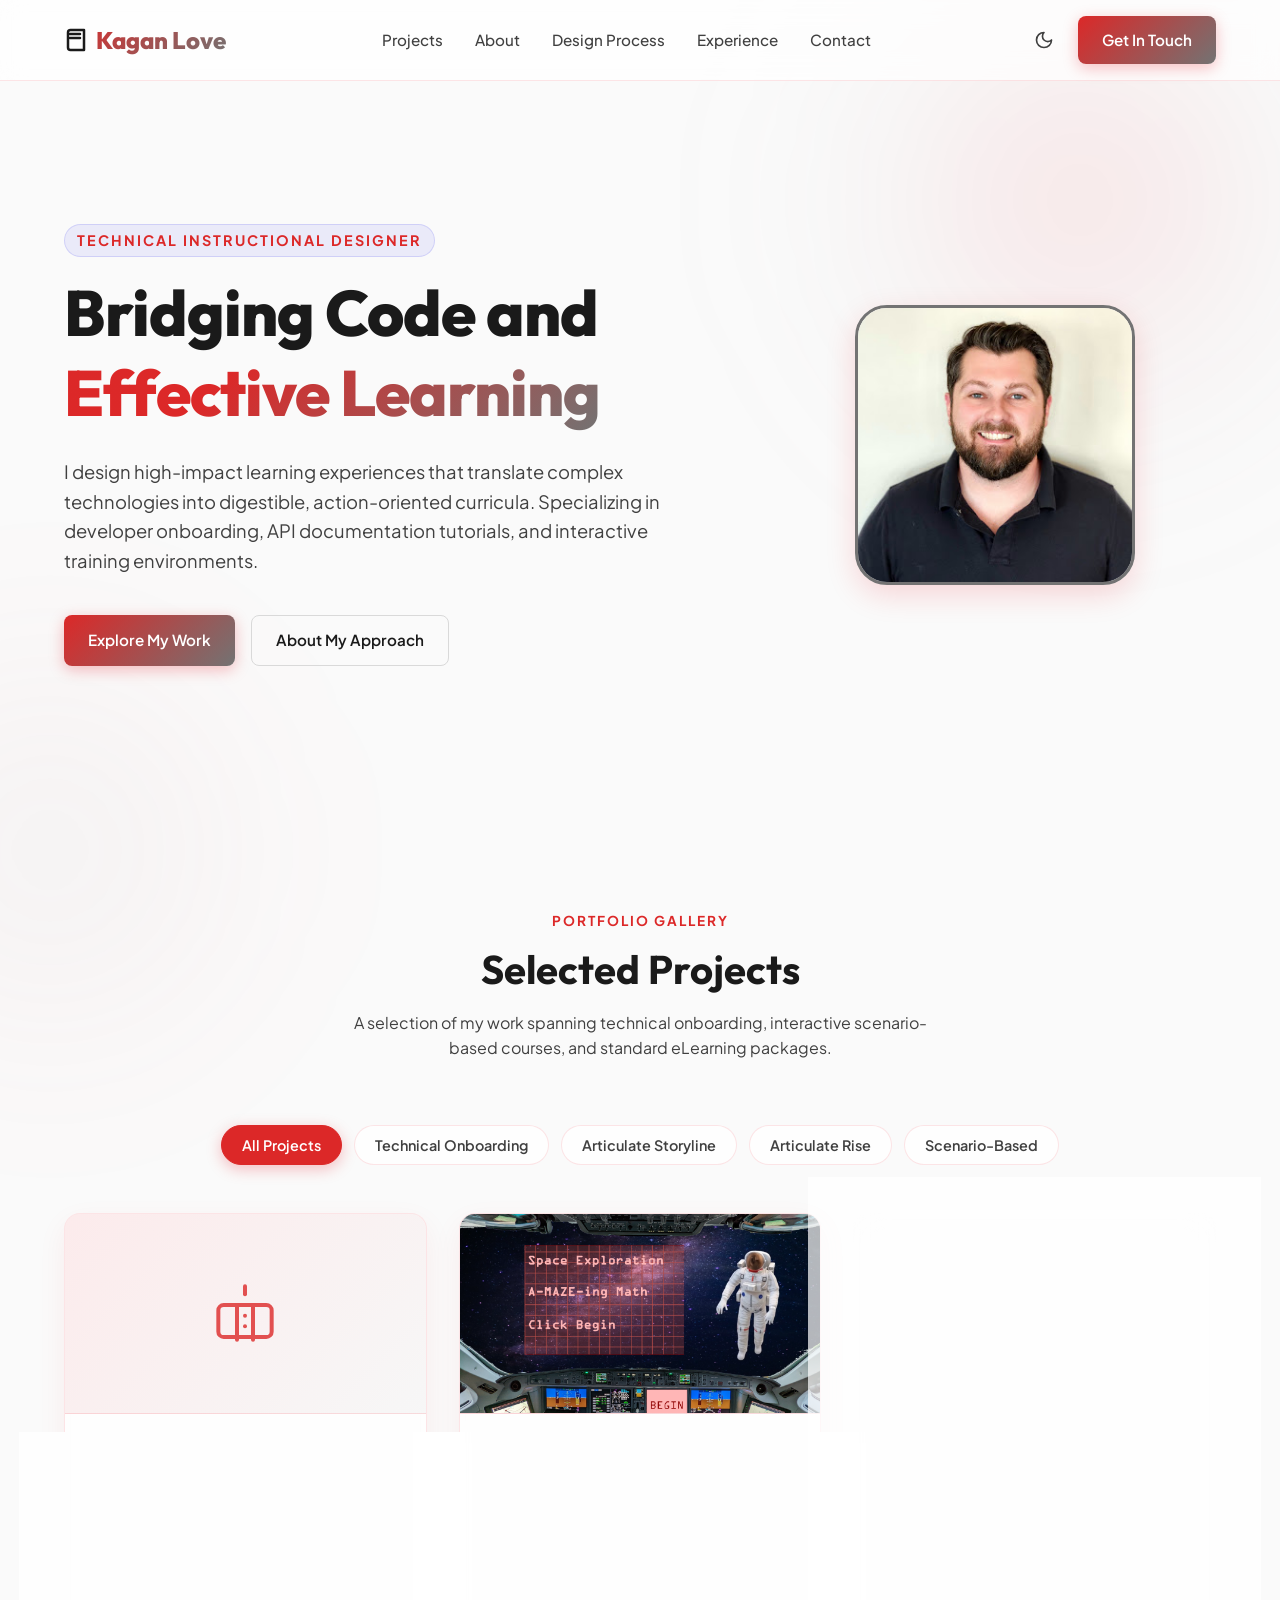
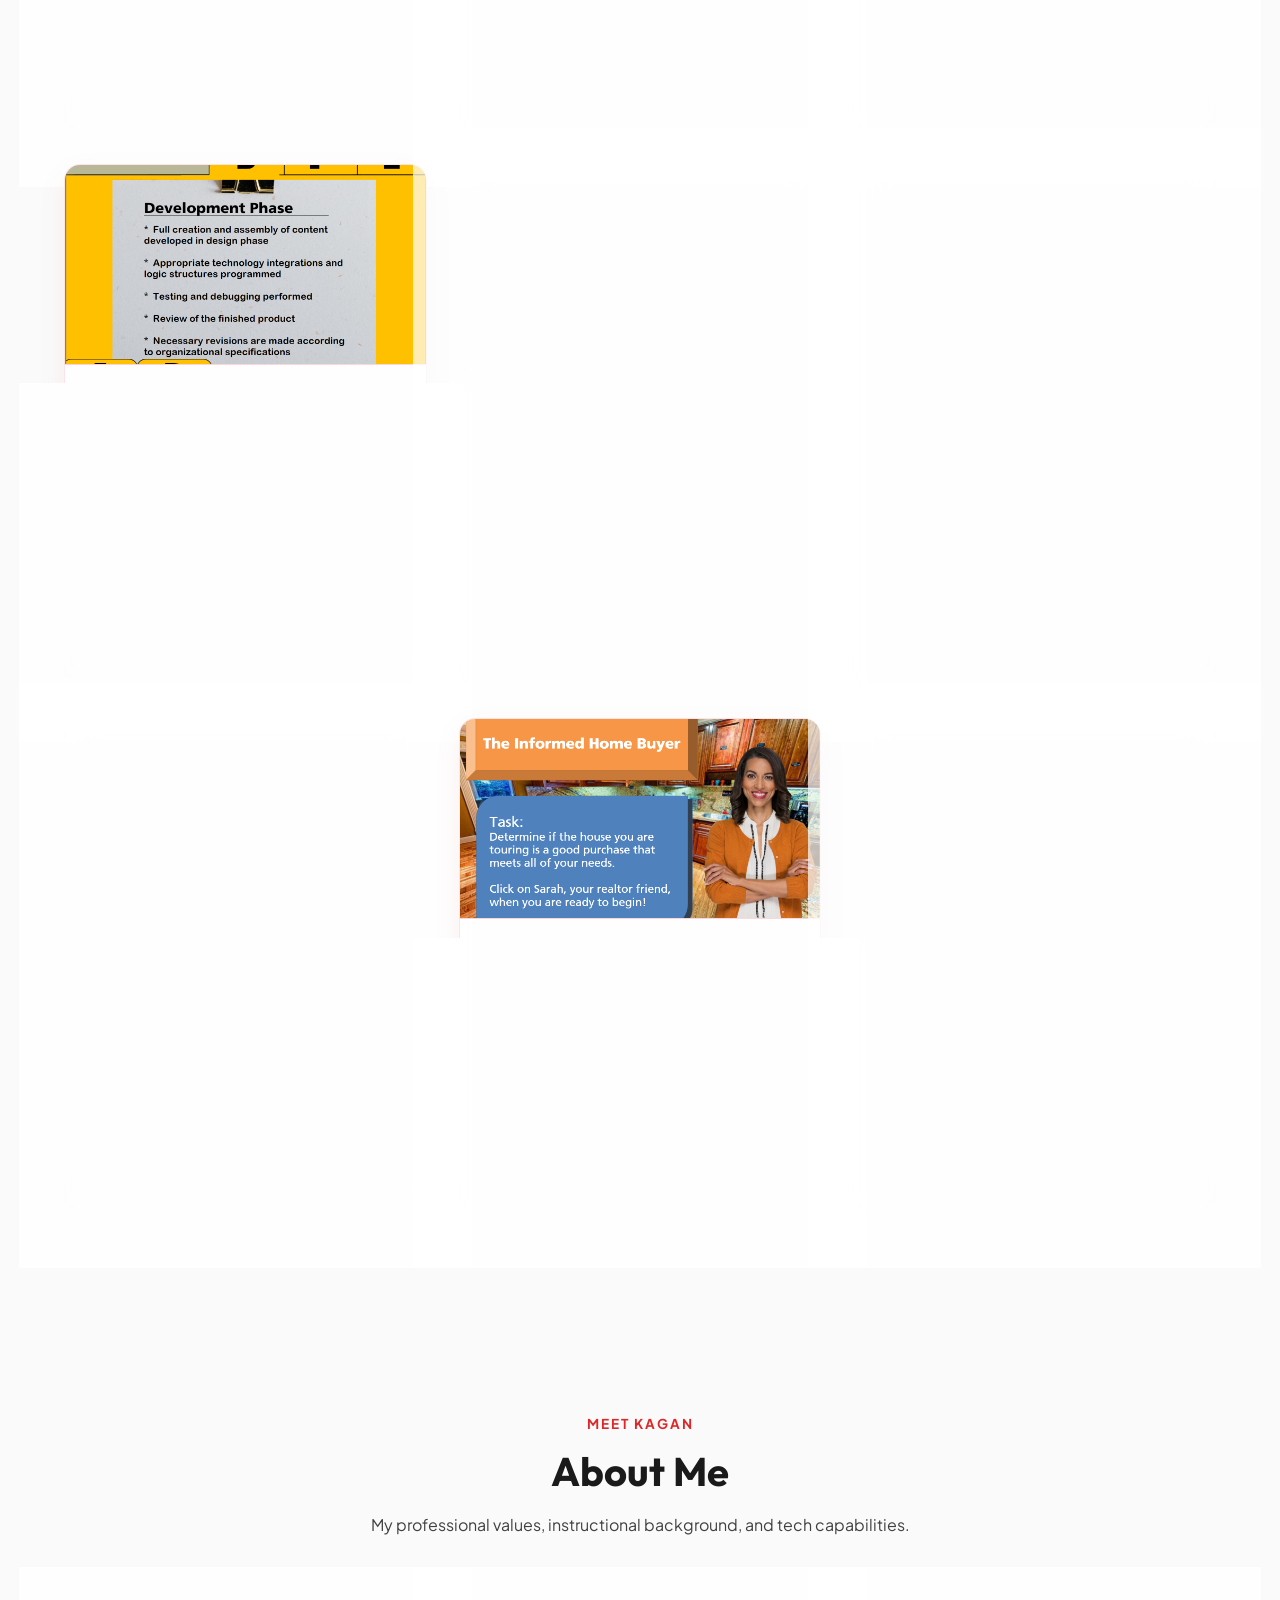
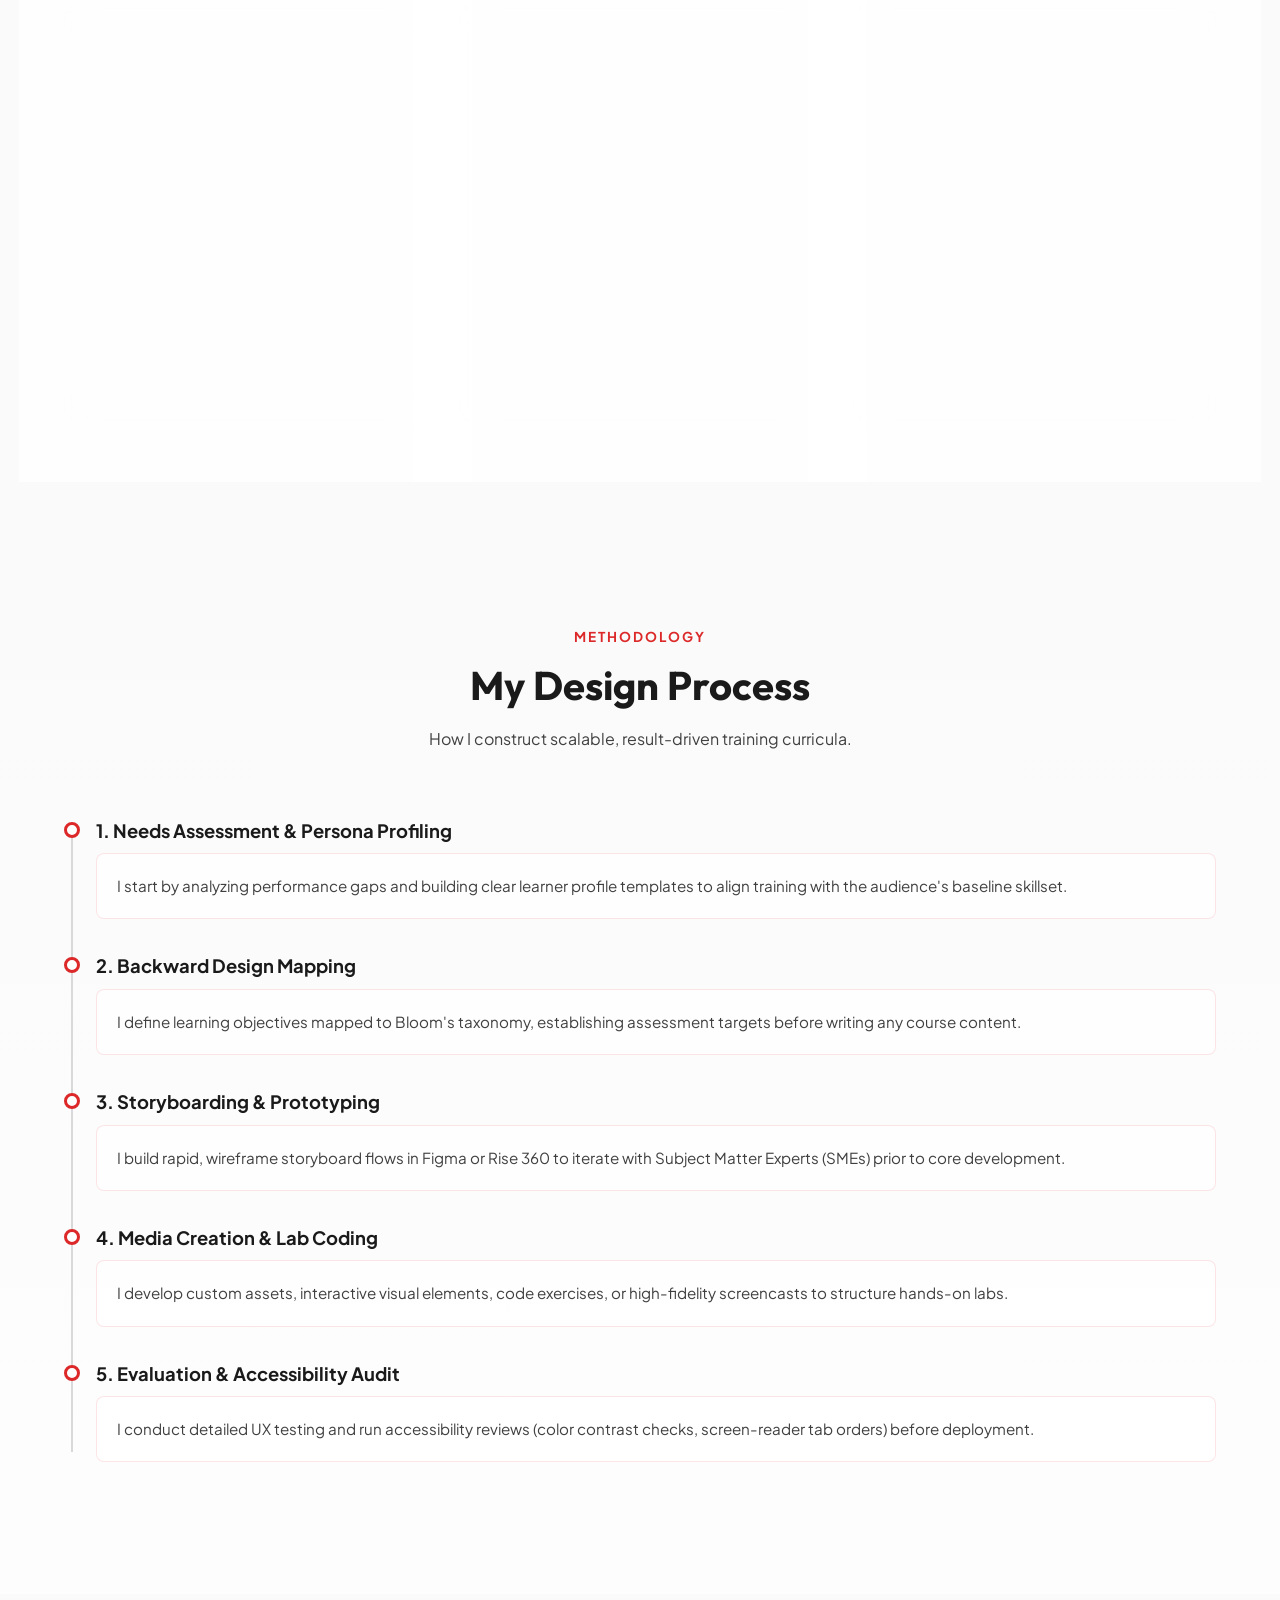
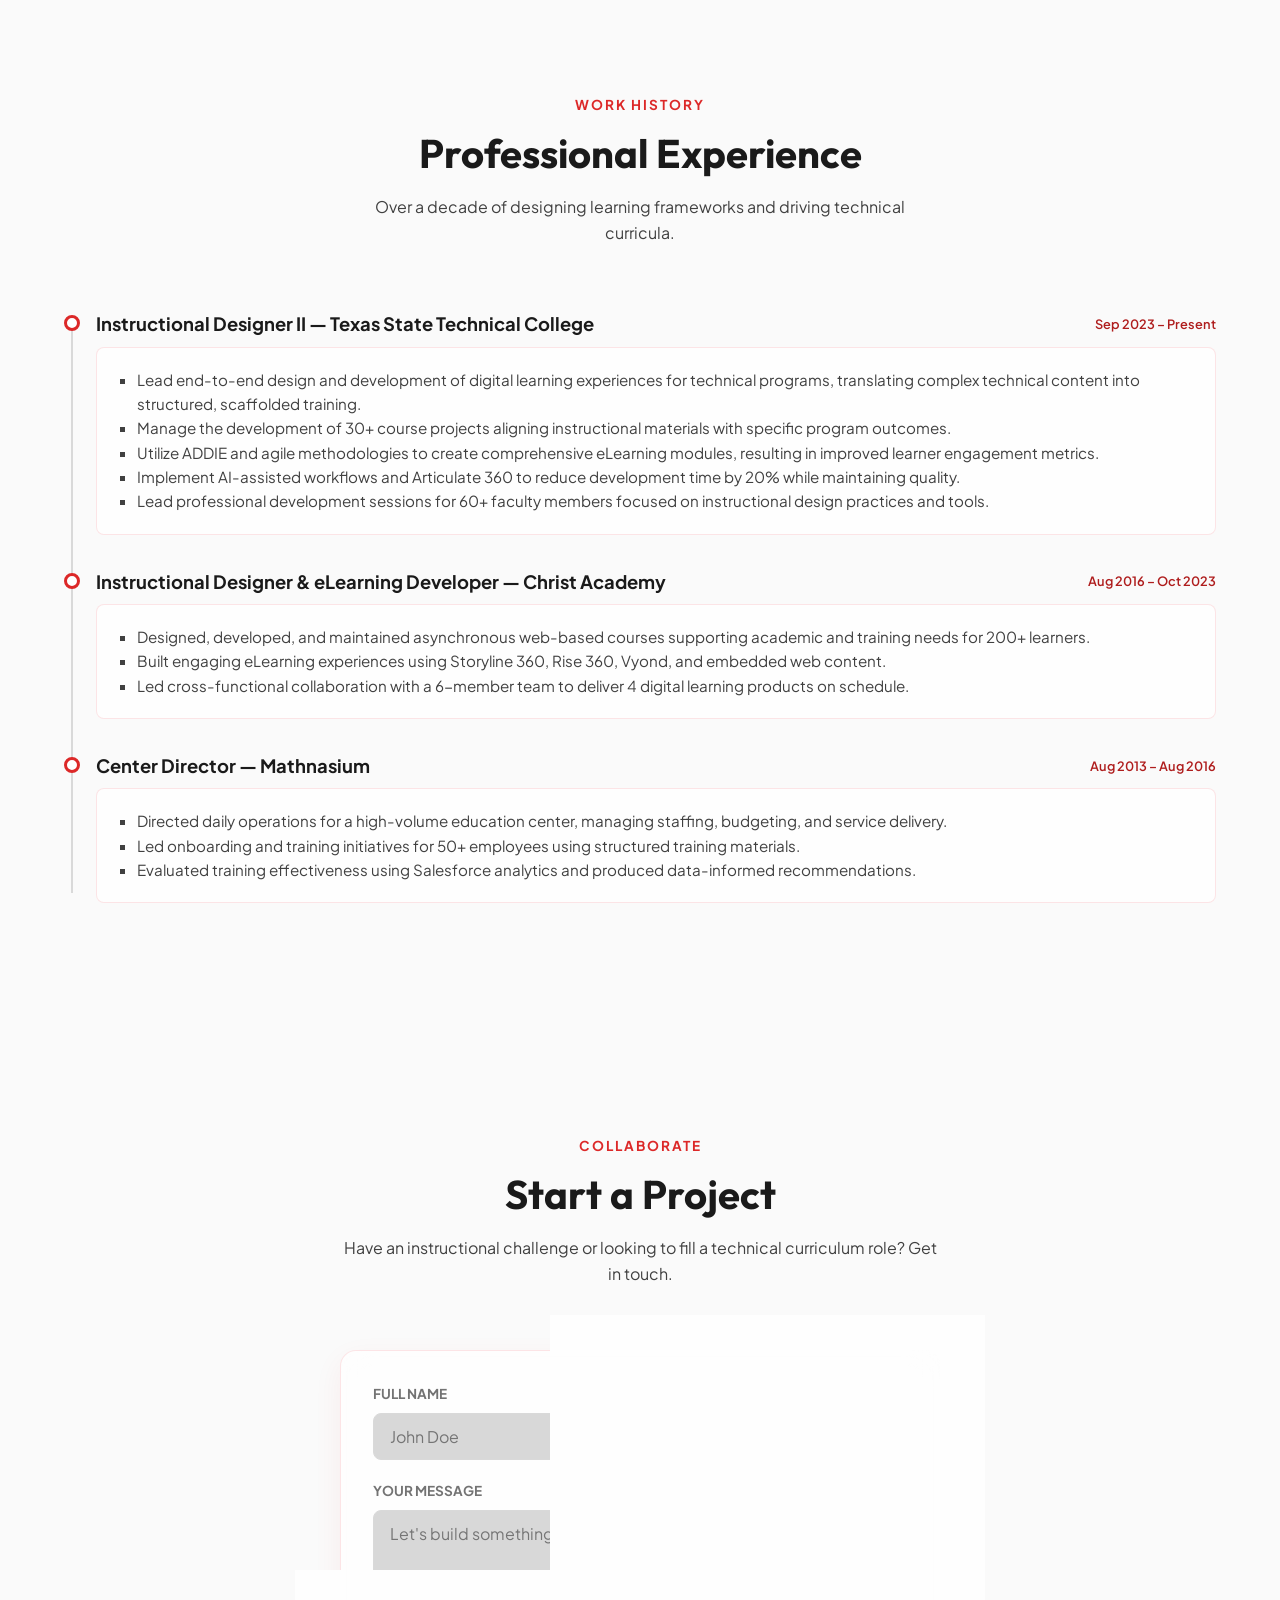
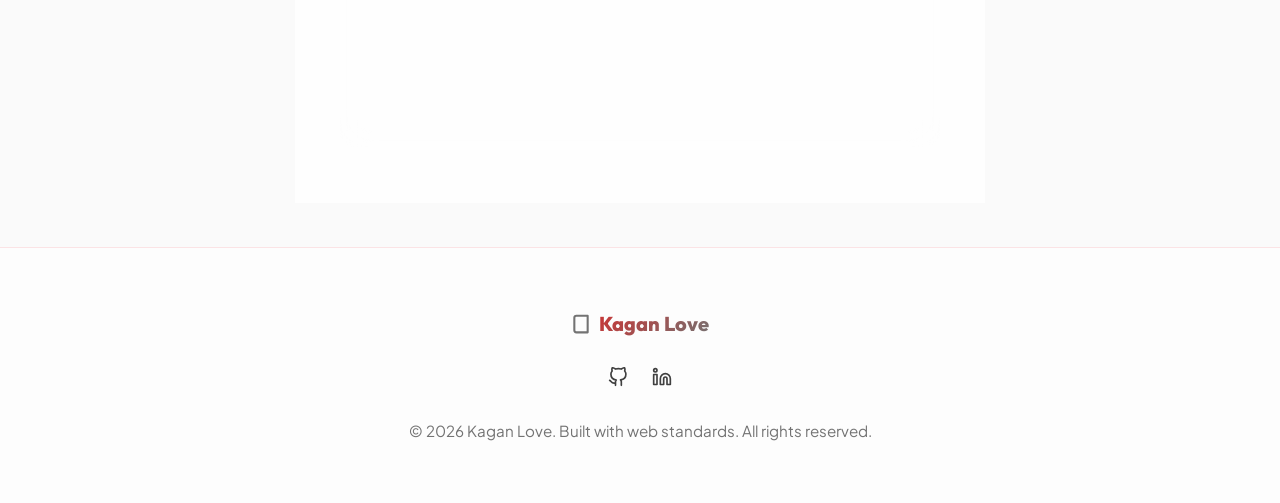
==== commit 452d1a4c: "Recategorize projects: Add Articulate Rise category filter and update card classifications" ====
--- a/index.html
+++ b/index.html
@@ -73,6 +73,7 @@
                 <button class="filter-tab active" data-filter="all" id="filter-all">All Projects</button>
                 <button class="filter-tab" data-filter="technical" id="filter-tech">Technical Onboarding</button>
                 <button class="filter-tab" data-filter="storyline" id="filter-storyline">Articulate Storyline</button>
+                <button class="filter-tab" data-filter="rise" id="filter-rise">Articulate Rise</button>
                 <button class="filter-tab" data-filter="scenario" id="filter-scenario">Scenario-Based</button>
             </div>
 
@@ -129,12 +130,12 @@
                 </div>
 
                 <!-- Action Map -->
-                <div class="project-card glass-card" data-category="scenario" id="card-action-map">
+                <div class="project-card glass-card" data-category="storyline" id="card-action-map">
                     <div class="project-thumbnail">
                         <img src="images/ActionMapPic.png" alt="Action Map Module Screenshot" class="project-thumb-img">
                     </div>
                     <div class="project-content">
-                        <span class="project-tag">eLearning Design</span>
+                        <span class="project-tag">Storyline eLearning</span>
                         <h3 class="project-title">Action Map Module</h3>
                         <p class="project-desc">Interactive mapping exercise structured to train designers on Cathy Moore's Action Mapping methodology to focus training on real-world business activities.</p>
                         <div class="project-meta">
@@ -144,8 +145,8 @@
                                     15m
                                 </span>
                                 <span class="project-metric">
-                                    <svg width="12" height="12" viewBox="0 0 24 24" fill="none" stroke="currentColor" stroke-width="2"><path d="M17 21v-2a4 4 0 0 0-4-4H5a4 4 0 0 0-4 4v2"></path><circle cx="9" cy="7" r="4"></circle></svg>
-                                    Scenario
+                                    <svg width="12" height="12" viewBox="0 0 24 24" fill="none" stroke="currentColor" stroke-width="2"><polygon points="12 2 15.09 8.26 22 9.27 17 14.14 18.18 21.02 12 17.77 5.82 21.02 7 14.14 2 9.27 8.91 8.26 12 2"></polygon></svg>
+                                    Interactive
                                 </span>
                             </div>
                             <a href="https://love-storylineportfolio3.s3.us-east-1.amazonaws.com/Action+Map/story.html" target="_blank" class="project-link" id="link-action-map">Launch Course <svg width="14" height="14" viewBox="0 0 24 24" fill="none" stroke="currentColor" stroke-width="2" stroke-linecap="round" stroke-linejoin="round"><line x1="5" y1="12" x2="19" y2="12"></line><polyline points="12 5 19 12 12 19"></polyline></svg></a>
@@ -179,7 +180,7 @@
                 </div>
 
                 <!-- Angle Measures in the Unit Circle -->
-                <div class="project-card glass-card" data-category="technical" id="card-unit-circle">
+                <div class="project-card glass-card" data-category="rise" id="card-unit-circle">
                     <div class="project-thumbnail">
                         <img src="images/AngleMeasuresPic.png" alt="Angle Measures Screenshot" class="project-thumb-img">
                     </div>
@@ -204,7 +205,7 @@
                 </div>
 
                 <!-- CBSG Program - Christ Counseling -->
-                <div class="project-card glass-card" data-category="scenario" id="card-cbsg-counseling">
+                <div class="project-card glass-card" data-category="storyline" id="card-cbsg-counseling">
                     <div class="project-thumbnail">
                         <img src="images/ChristCounselingPic.png" alt="Christ Counseling Onboarding Screenshot" class="project-thumb-img">
                     </div>
@@ -229,7 +230,7 @@
                 </div>
 
                 <!-- Cosine Raw -->
-                <div class="project-card glass-card" data-category="technical" id="card-cosine-raw">
+                <div class="project-card glass-card" data-category="rise" id="card-cosine-raw">
                     <div class="project-thumbnail">
                         <img src="images/CosinePic.png" alt="Cosine Wave Simulation Screenshot" class="project-thumb-img">
                     </div>
@@ -279,7 +280,7 @@
                 </div>
 
                 <!-- Periodic Data -->
-                <div class="project-card glass-card" data-category="technical" id="card-periodic-data">
+                <div class="project-card glass-card" data-category="rise" id="card-periodic-data">
                     <div class="project-thumbnail">
                         <img src="images/PeriodicDataPic.png" alt="Periodic Data Modeling Screenshot" class="project-thumb-img">
                     </div>
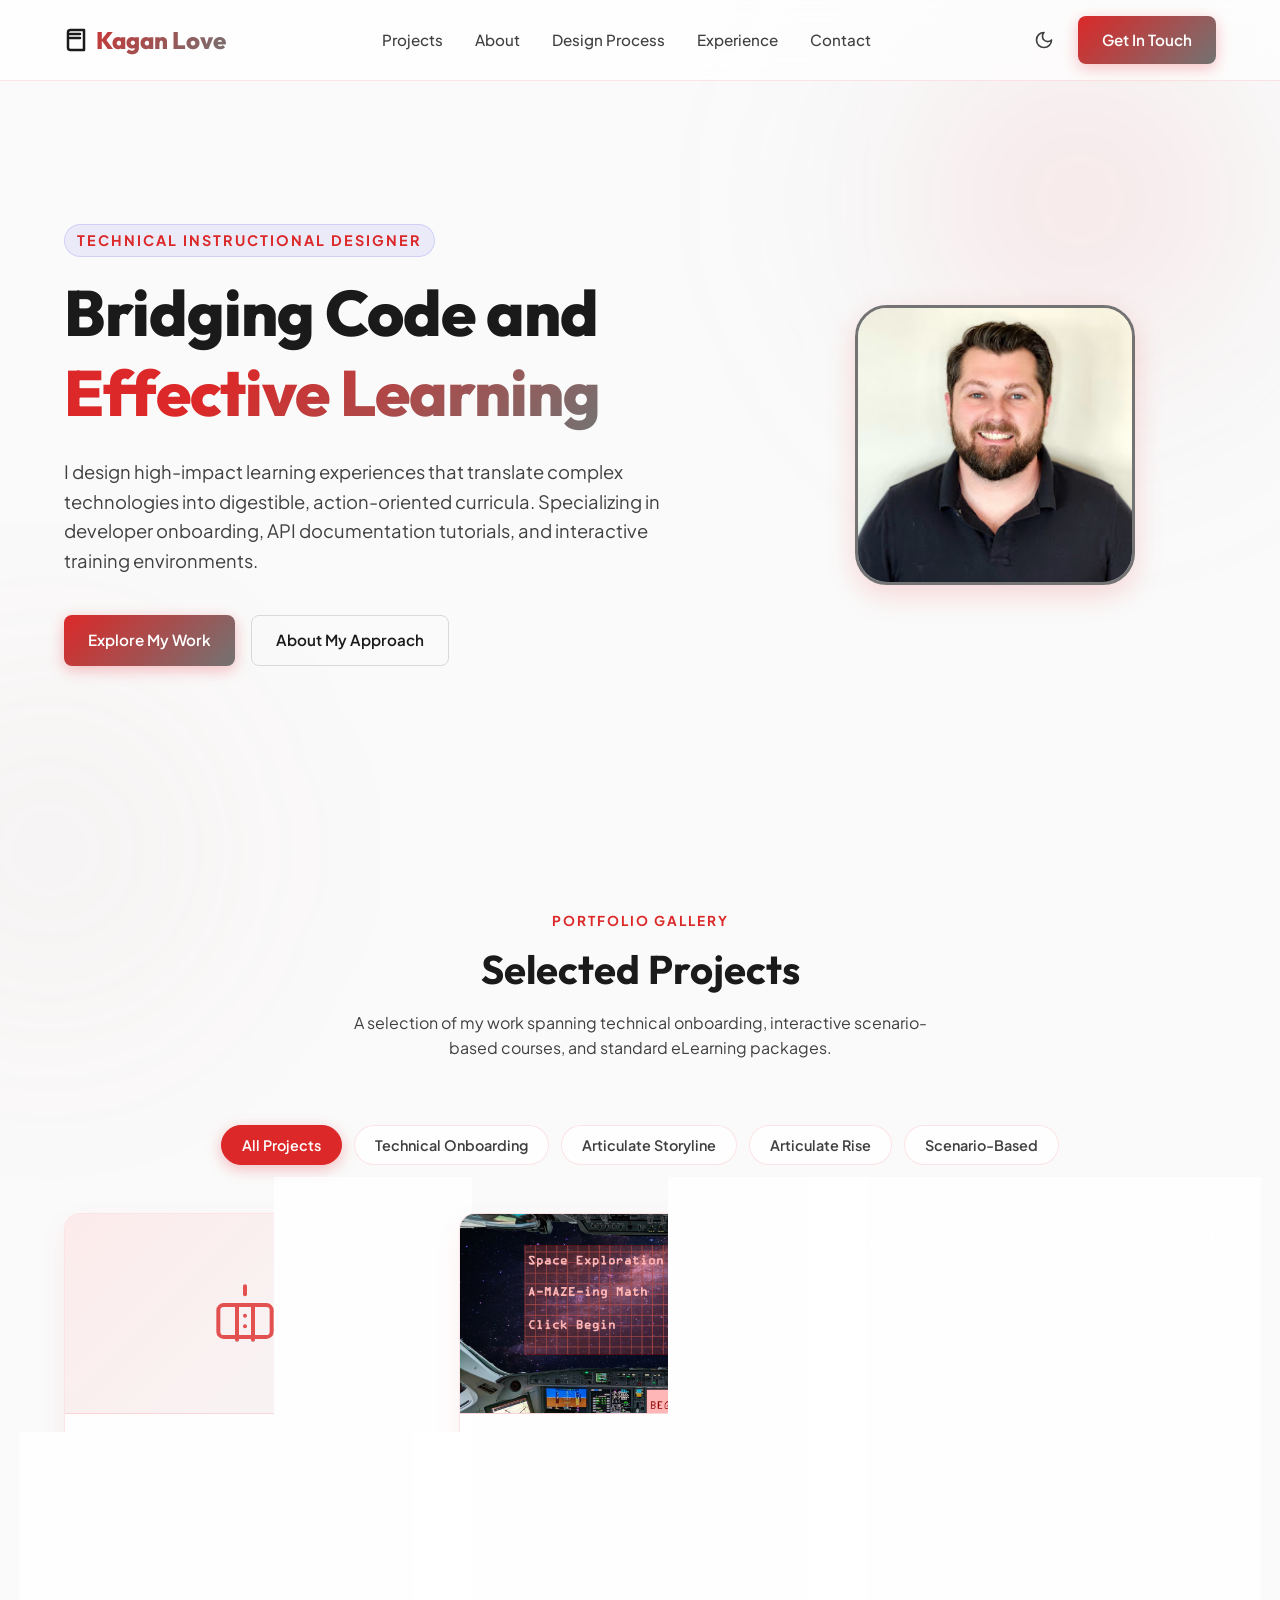
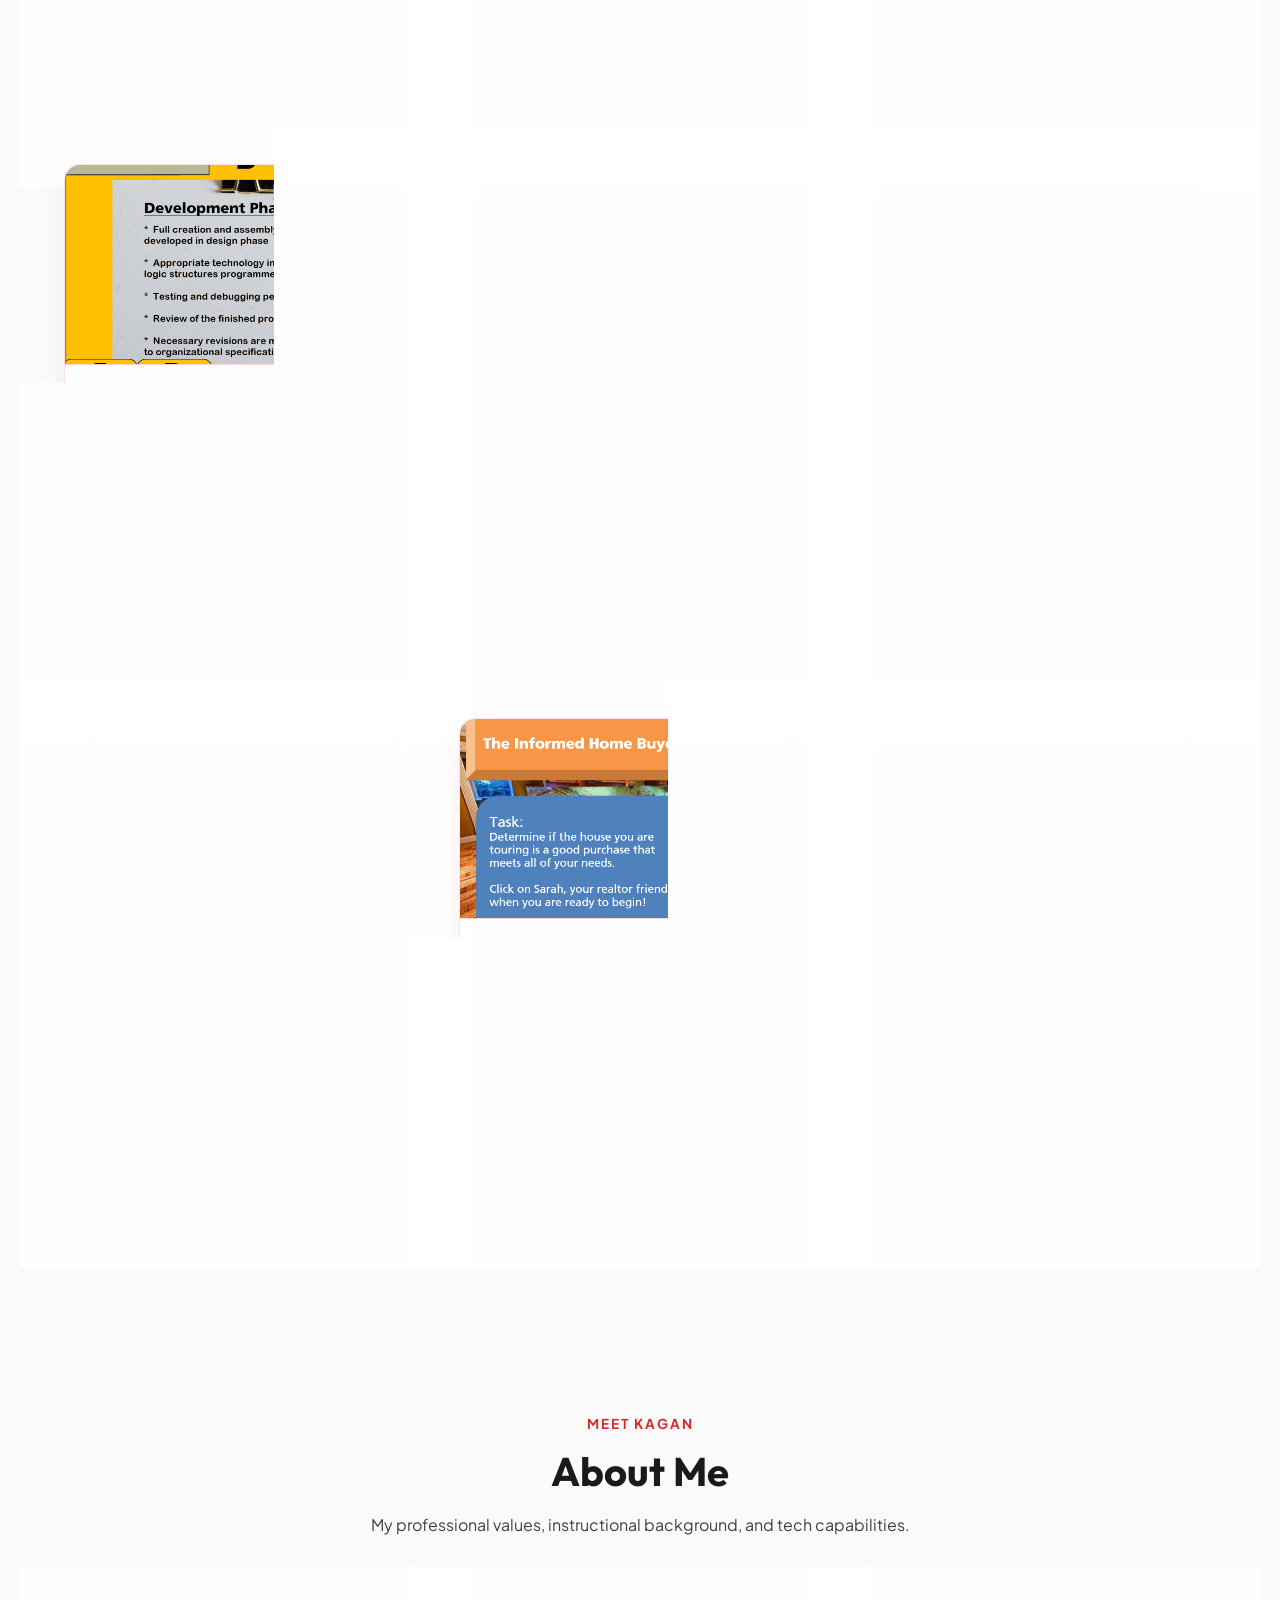
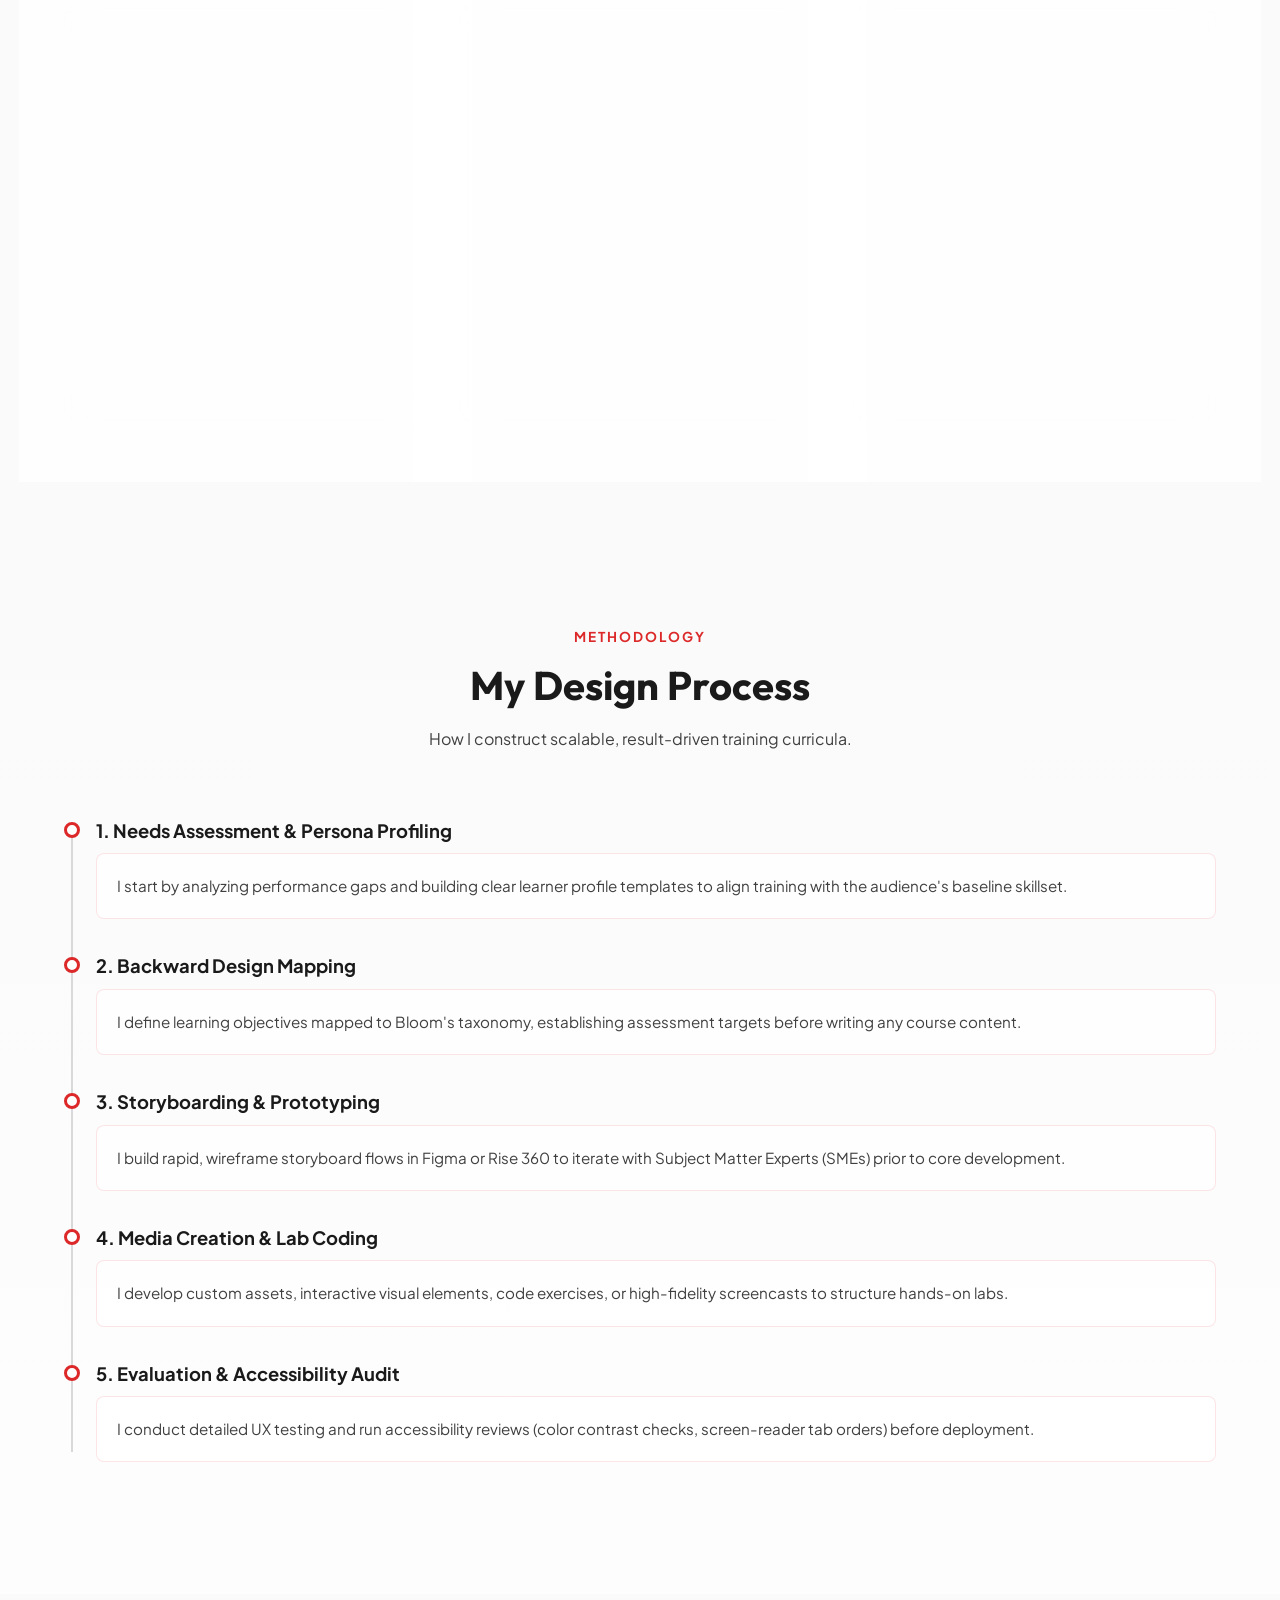
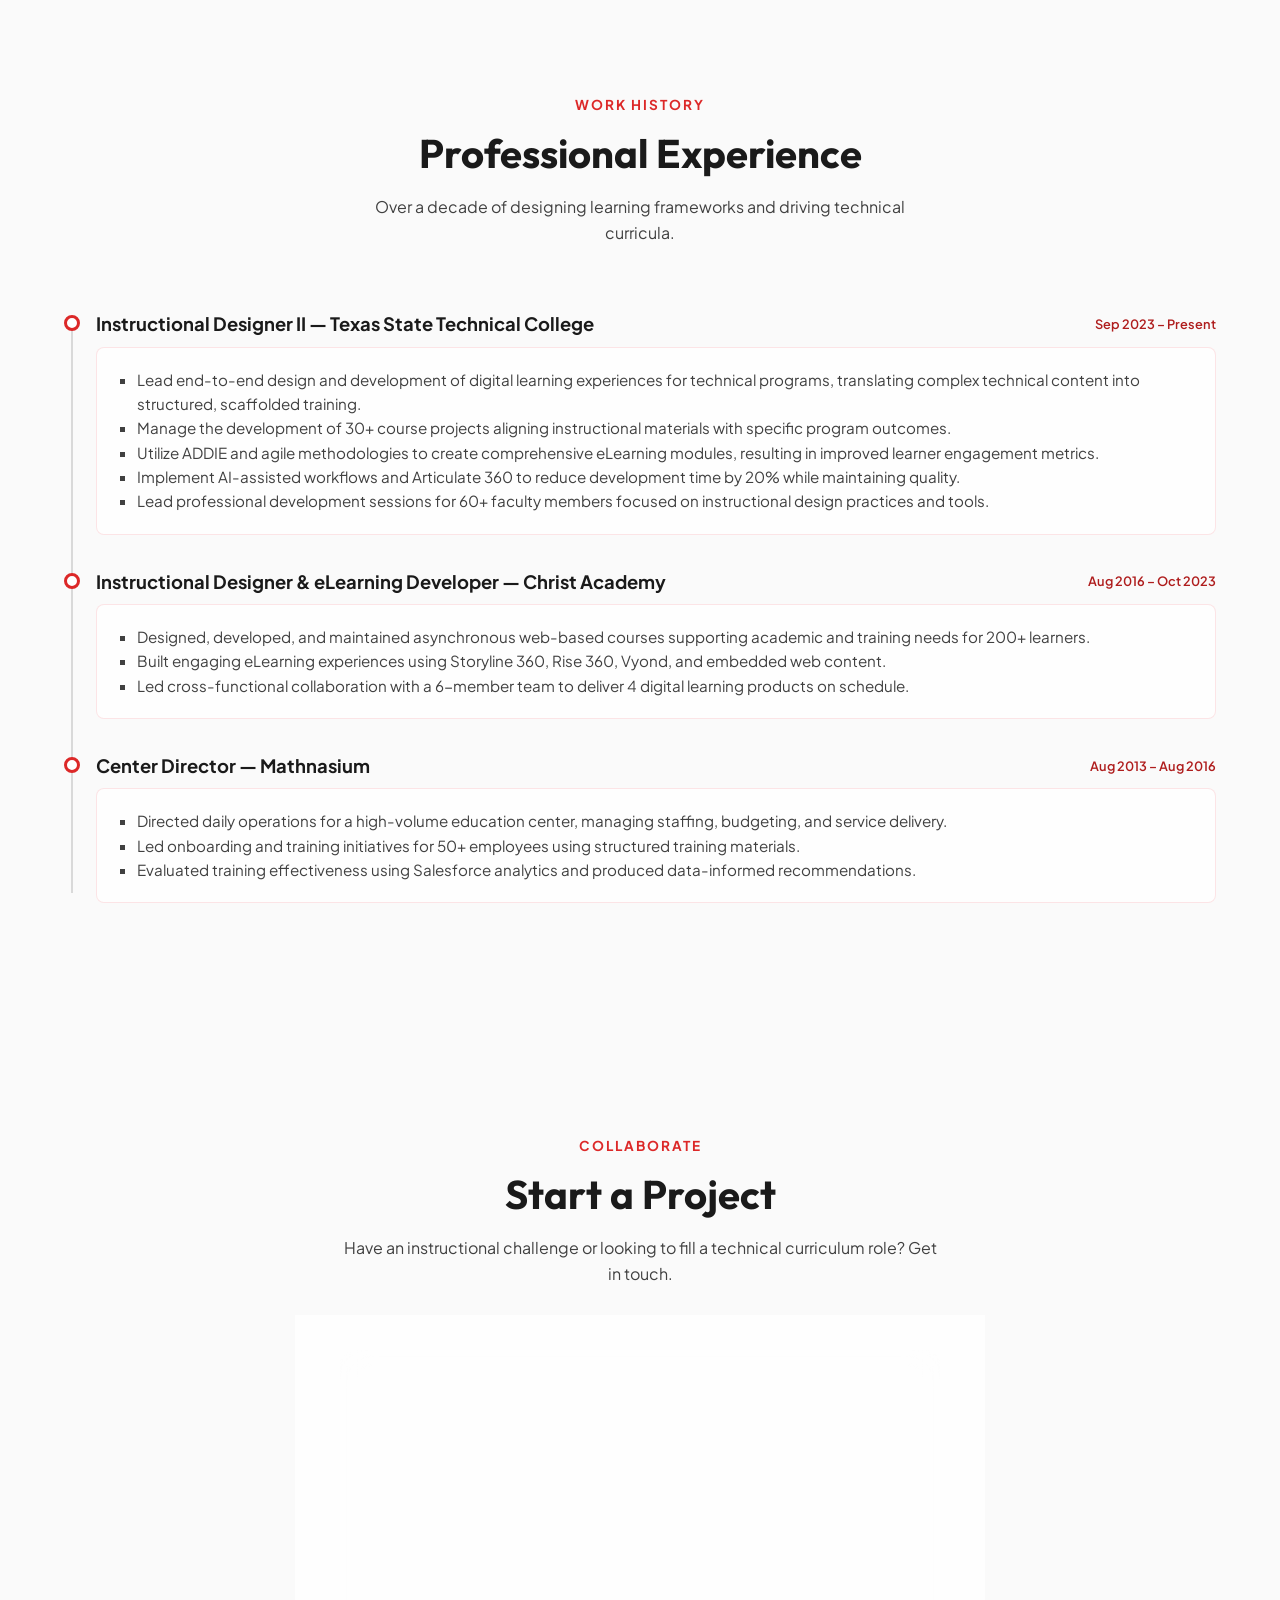
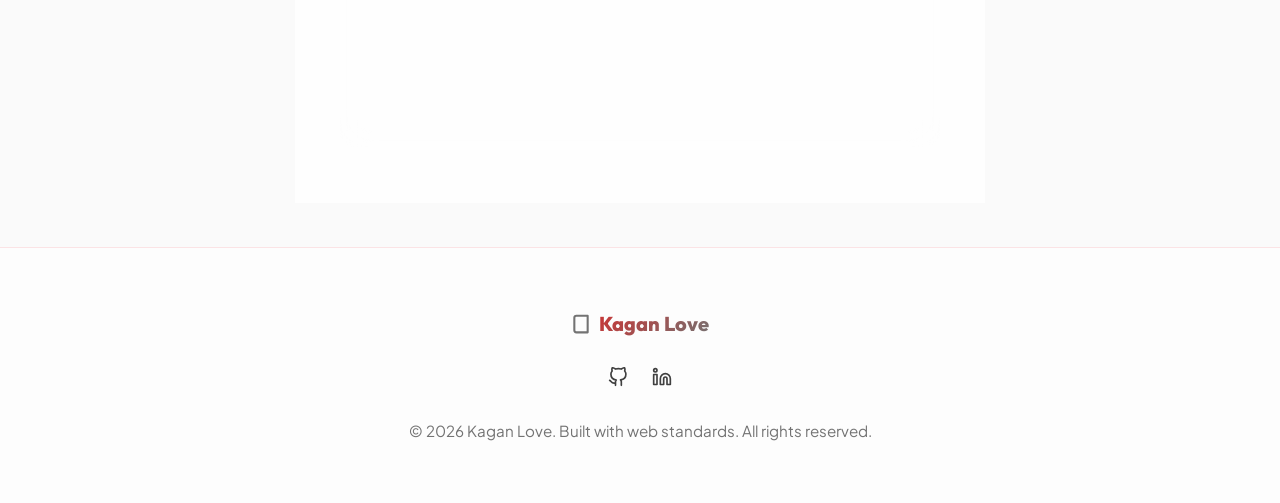
==== commit e9dfdb16: "Align featured case study and quiz with P&C Insurance Claims REST API Integration scenario" ====
--- a/index.html
+++ b/index.html
@@ -86,8 +86,8 @@
                     </div>
                     <div class="project-content">
                         <span class="project-tag">Interactive Case Study</span>
-                        <h3 class="project-title">REST API Integration</h3>
-                        <p class="project-desc">A comprehensive self-paced onboarding module built to train junior developers on integrating and authenticating REST APIs, complete with interactive code panels and quizzes.</p>
+                        <h3 class="project-title">REST API: Claims Intake</h3>
+                        <p class="project-desc">A comprehensive self-paced onboarding module built to train integration engineers on connecting to a P&C Insurance Claims REST API, complete with interactive code panels and quizzes.</p>
                         <div class="project-meta">
                             <div class="project-metrics">
                                 <span class="project-metric">
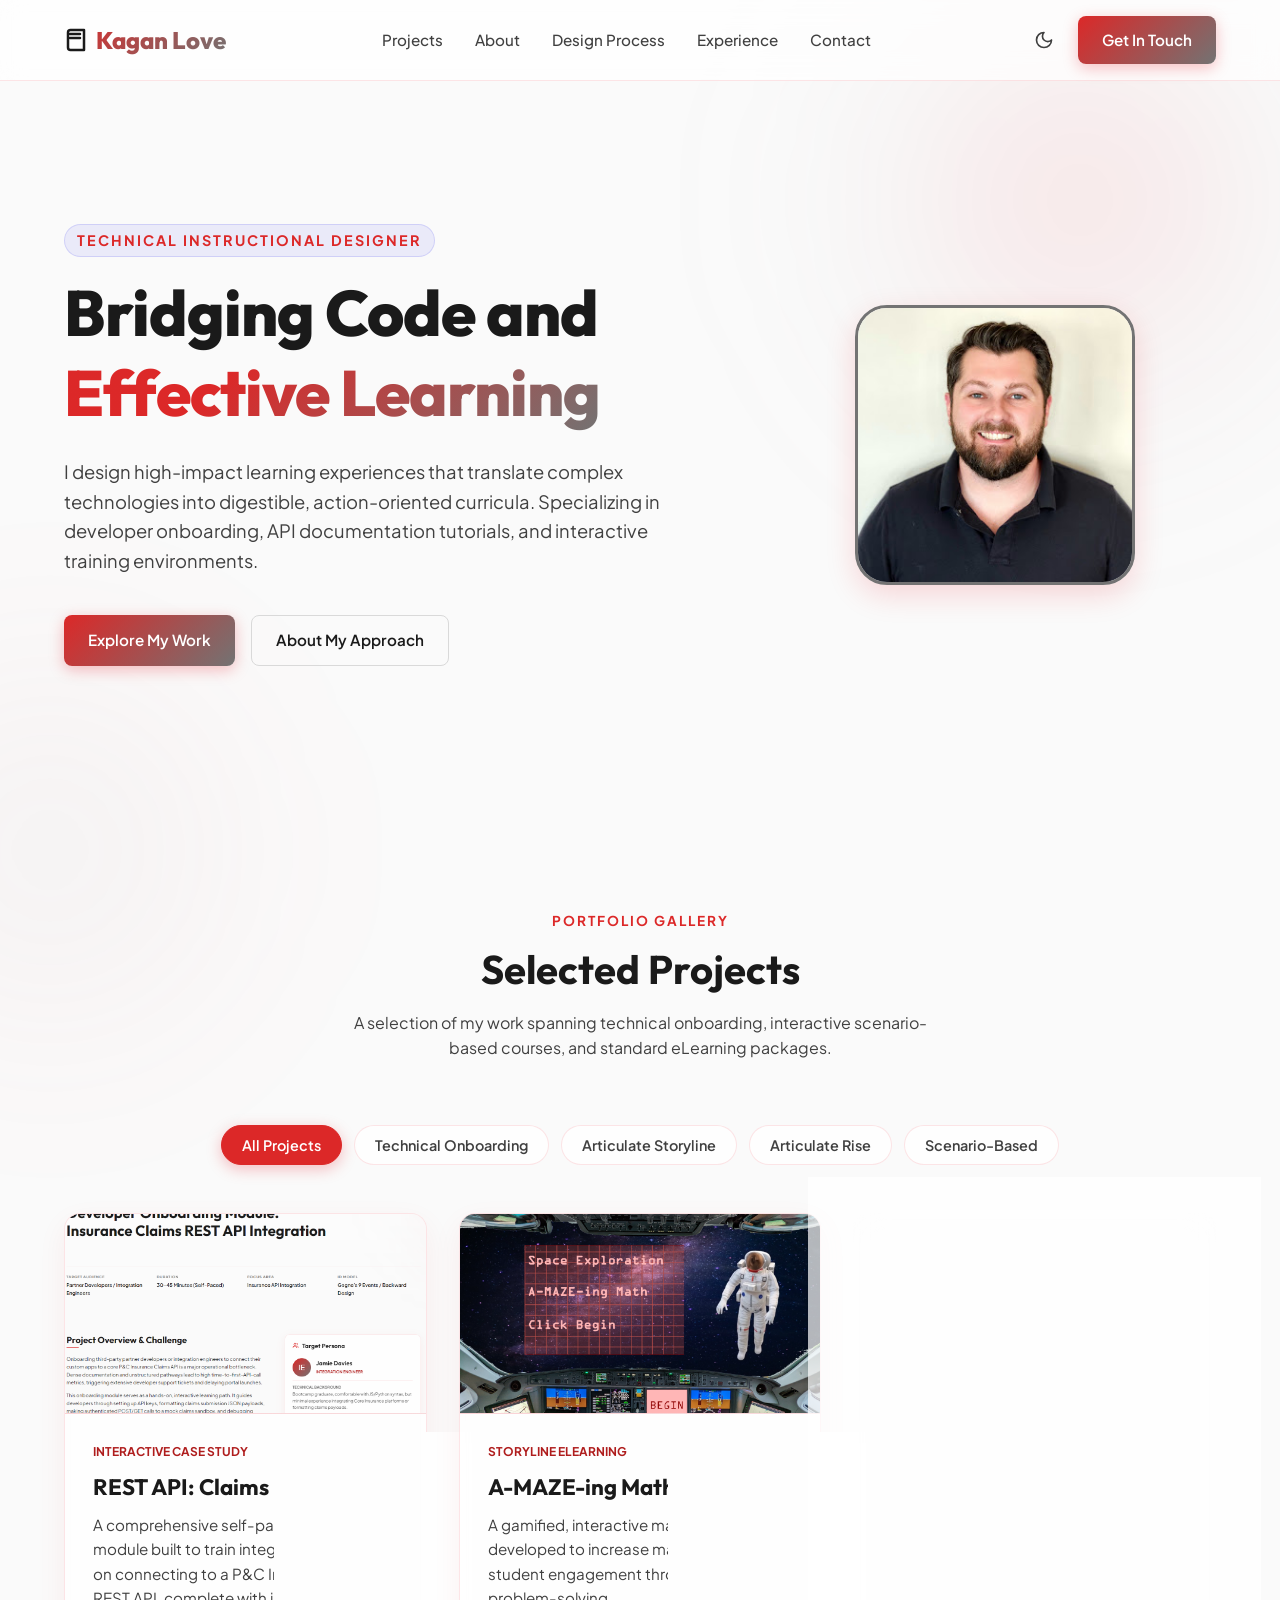
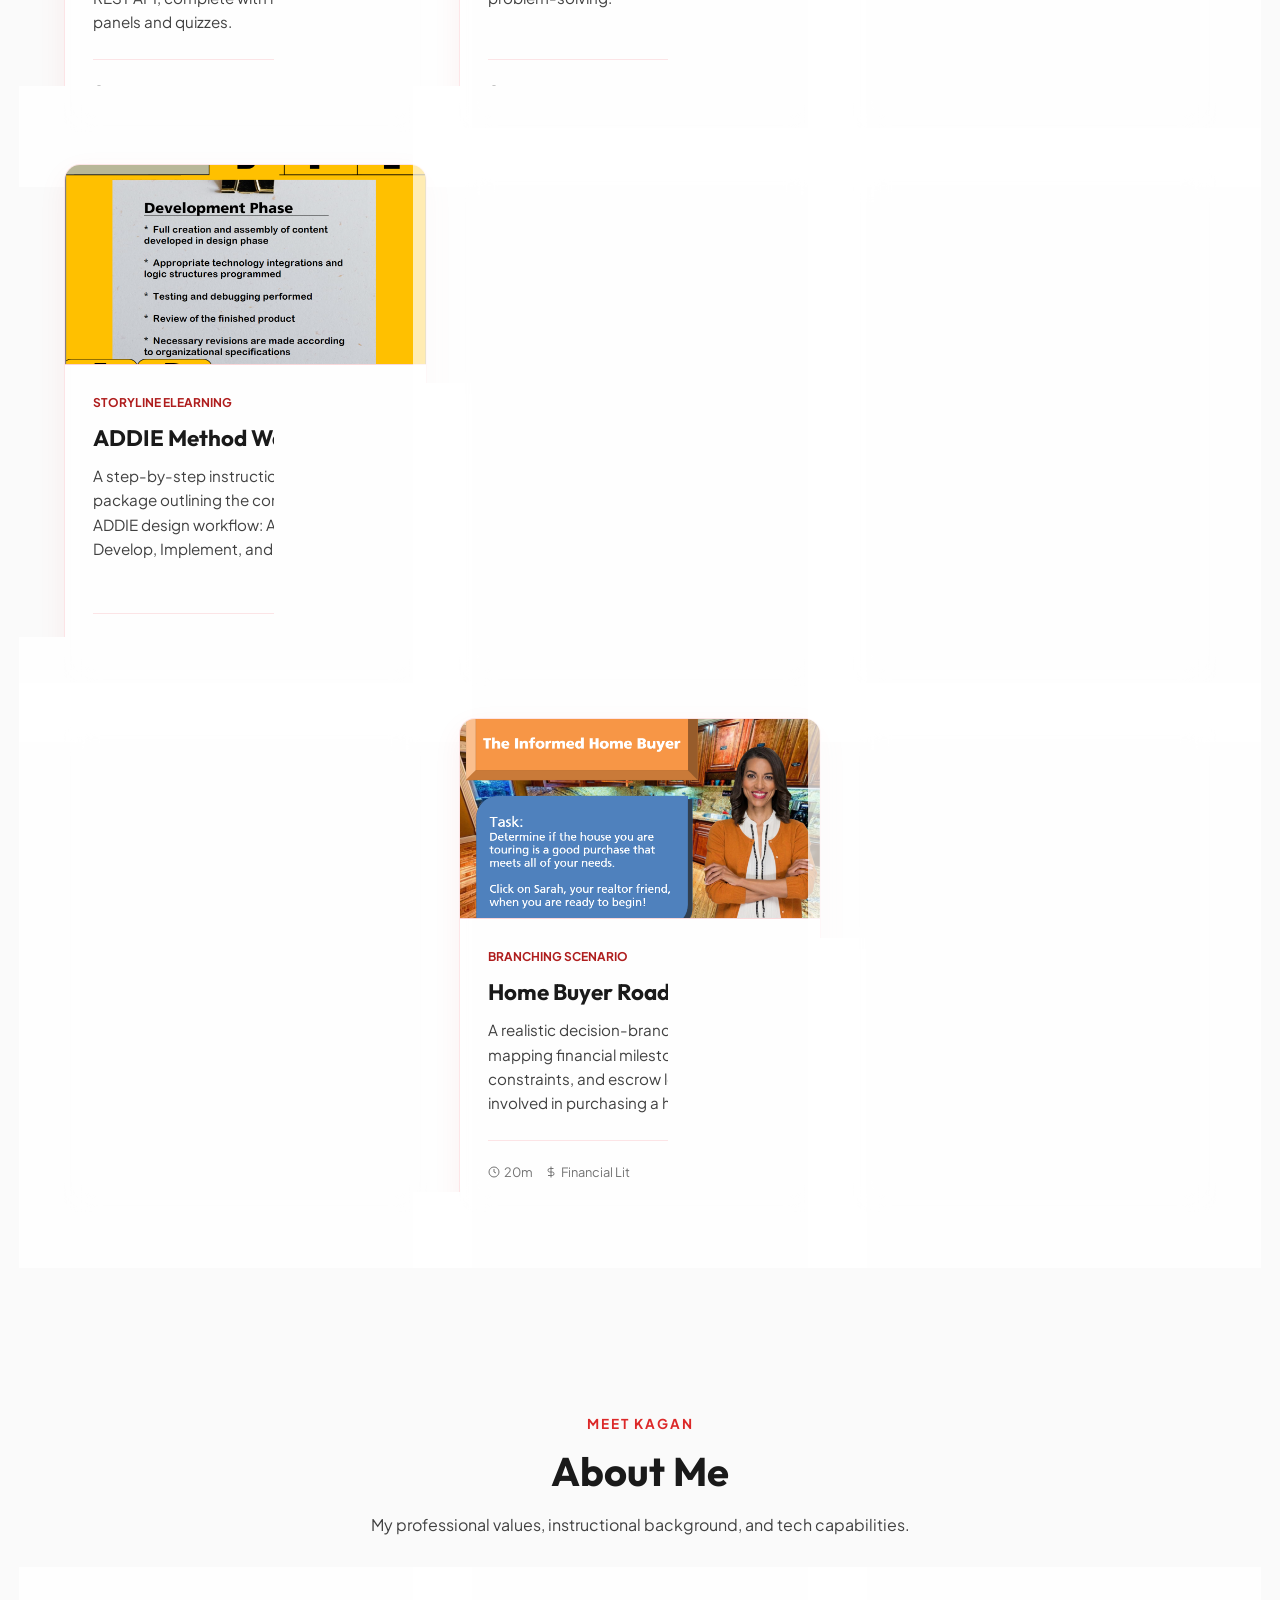
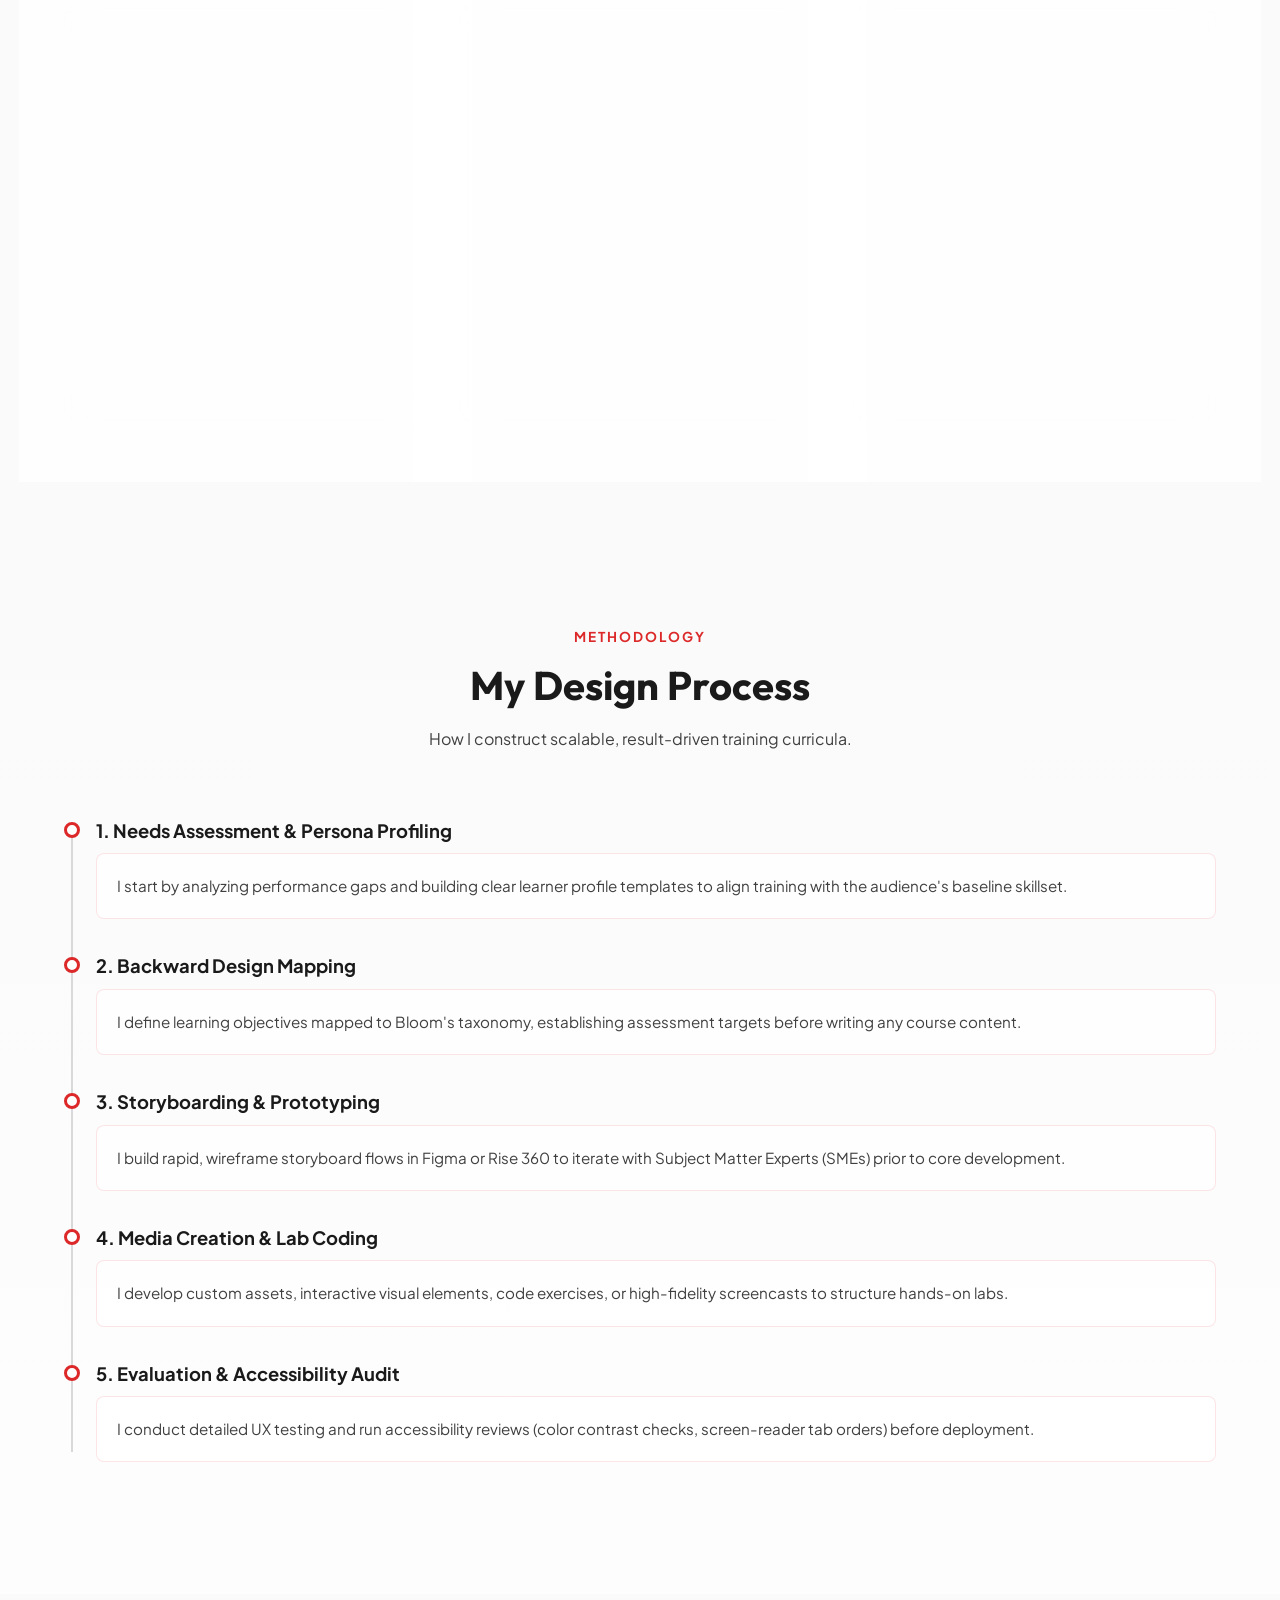
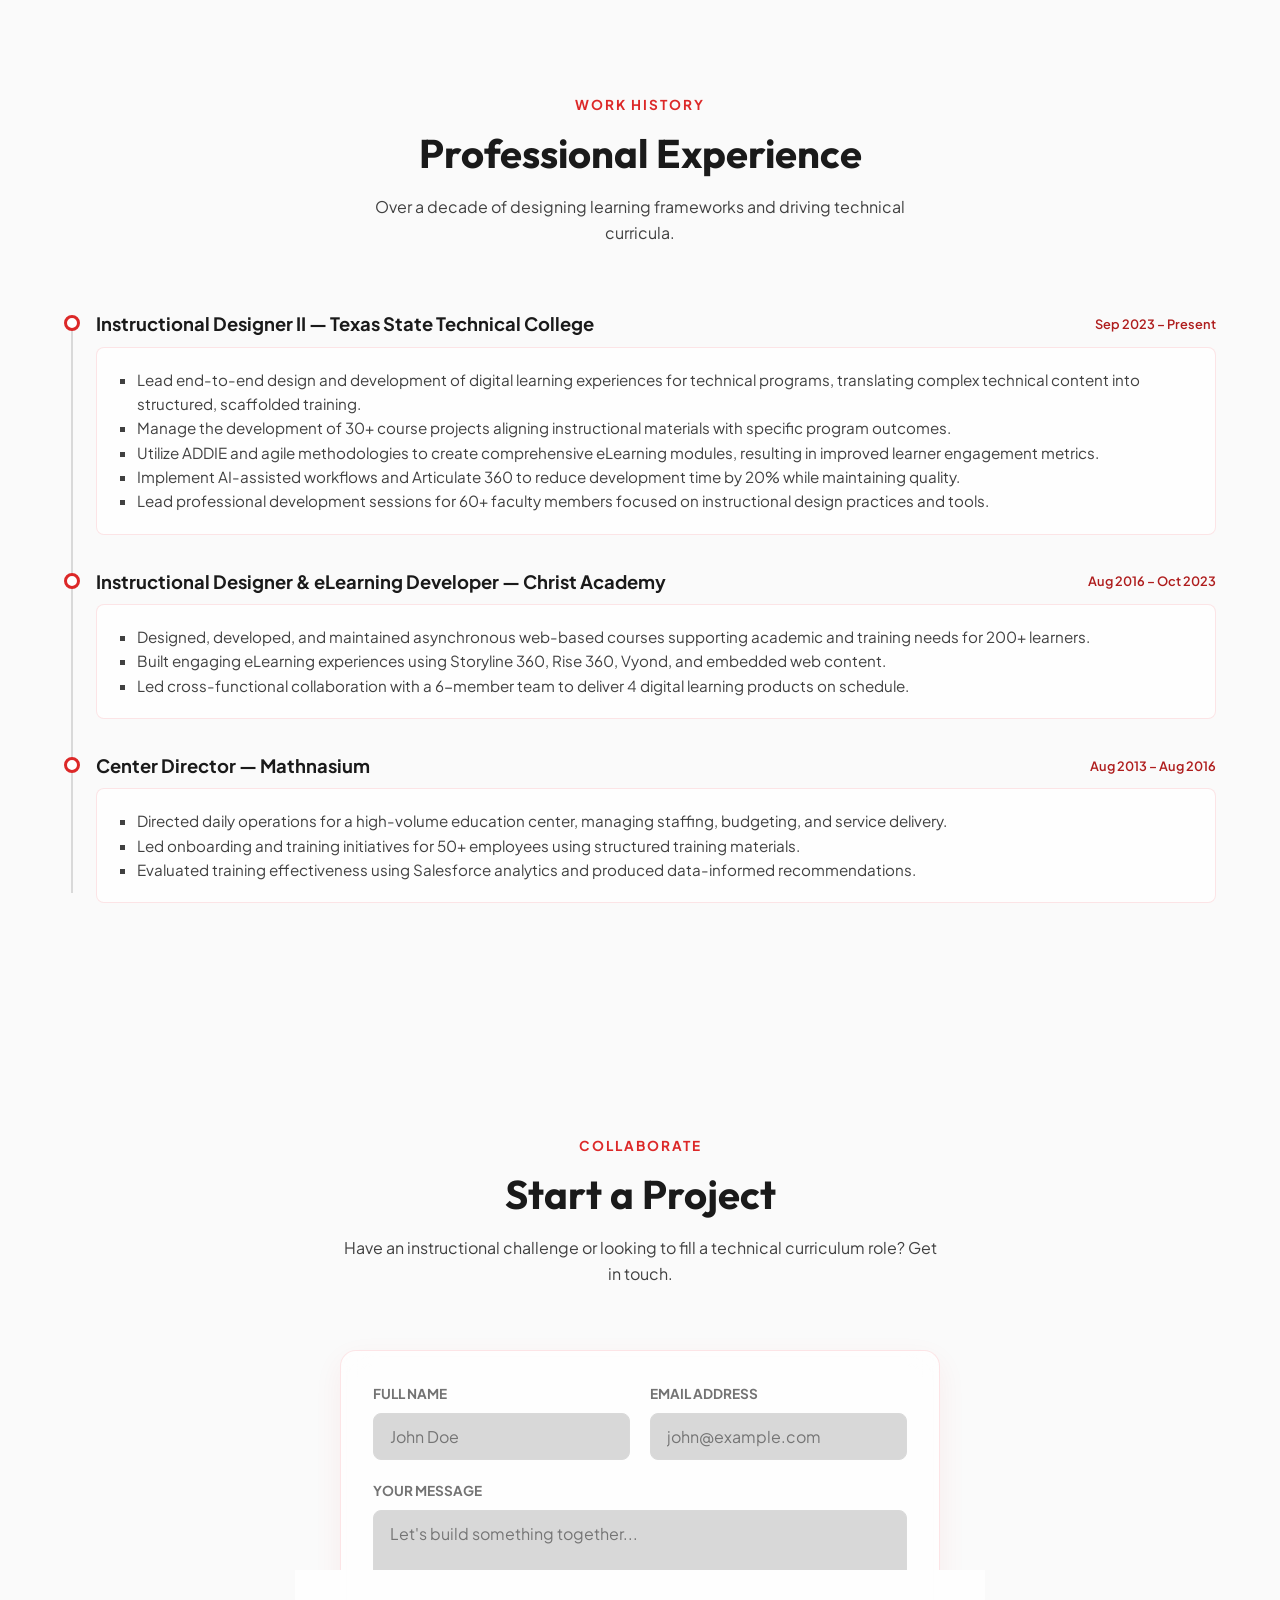
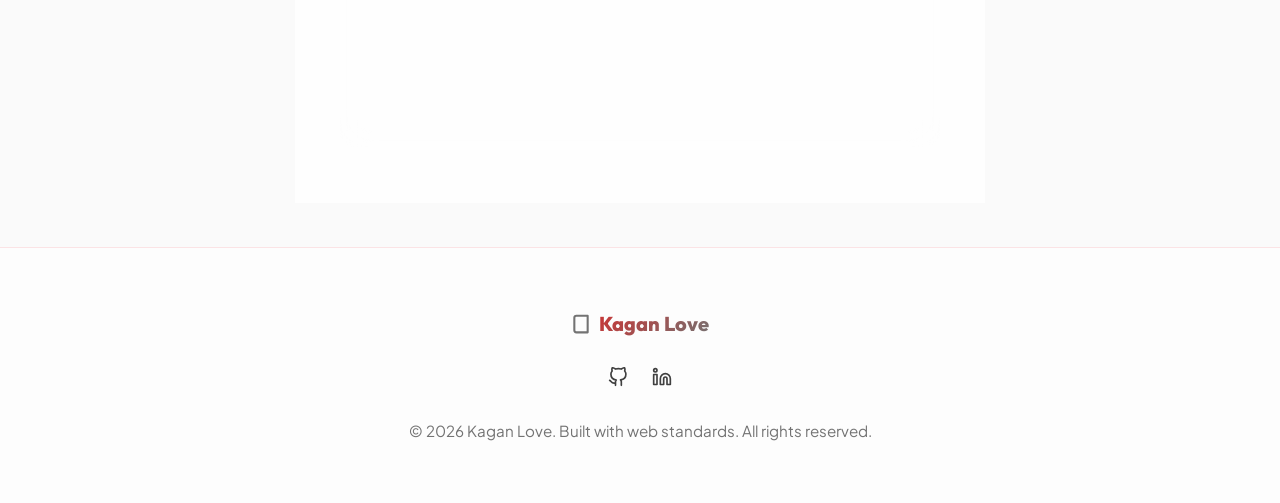
==== commit ab58671c: "Make all project thumbnails clickable links and set the developer project image to DeveloperOnboardi" ====
--- a/index.html
+++ b/index.html
@@ -81,9 +81,11 @@
             <div class="projects-grid" id="portfolio-grid">
                 <!-- Flagship Case Study -->
                 <div class="project-card glass-card" data-category="technical" id="card-rest-api">
-                    <div class="project-thumbnail">
-                        <svg viewBox="0 0 24 24" fill="none" stroke="currentColor" stroke-width="1.5" stroke-linecap="round" stroke-linejoin="round"><rect width="20" height="12" x="2" y="9" rx="2"></rect><path d="M9 22V9"></path><path d="M15 22V9"></path><path d="M12 2v3"></path><path d="M12 13v.01"></path><path d="M12 17v.01"></path></svg>
-                    </div>
+                    <a href="projects/developer-onboarding.html" class="project-thumbnail-link">
+                        <div class="project-thumbnail">
+                            <img src="images/DeveloperOnboardingPic.png" alt="Developer Onboarding Course Screenshot" class="project-thumb-img">
+                        </div>
+                    </a>
                     <div class="project-content">
                         <span class="project-tag">Interactive Case Study</span>
                         <h3 class="project-title">REST API: Claims Intake</h3>
@@ -106,9 +108,11 @@
 
                 <!-- A-MAZE-ing Math -->
                 <div class="project-card glass-card" data-category="storyline" id="card-maze-math">
-                    <div class="project-thumbnail">
-                        <img src="images/AmazingMathPic.png" alt="A-MAZE-ing Math Course Screenshot" class="project-thumb-img">
-                    </div>
+                    <a href="https://love-storylineportfolio3.s3.us-east-1.amazonaws.com/A-MAZE-ing+Math/story.html" target="_blank" class="project-thumbnail-link">
+                        <div class="project-thumbnail">
+                            <img src="images/AmazingMathPic.png" alt="A-MAZE-ing Math Course Screenshot" class="project-thumb-img">
+                        </div>
+                    </a>
                     <div class="project-content">
                         <span class="project-tag">Storyline eLearning</span>
                         <h3 class="project-title">A-MAZE-ing Math</h3>
@@ -131,9 +135,11 @@
 
                 <!-- Action Map -->
                 <div class="project-card glass-card" data-category="storyline" id="card-action-map">
-                    <div class="project-thumbnail">
-                        <img src="images/ActionMapPic.png" alt="Action Map Module Screenshot" class="project-thumb-img">
-                    </div>
+                    <a href="https://love-storylineportfolio3.s3.us-east-1.amazonaws.com/Action+Map/story.html" target="_blank" class="project-thumbnail-link">
+                        <div class="project-thumbnail">
+                            <img src="images/ActionMapPic.png" alt="Action Map Module Screenshot" class="project-thumb-img">
+                        </div>
+                    </a>
                     <div class="project-content">
                         <span class="project-tag">Storyline eLearning</span>
                         <h3 class="project-title">Action Map Module</h3>
@@ -156,9 +162,11 @@
 
                 <!-- ADDIE Method -->
                 <div class="project-card glass-card" data-category="storyline" id="card-addie">
-                    <div class="project-thumbnail">
-                        <img src="images/ADDIEPic.png" alt="ADDIE Method Course Screenshot" class="project-thumb-img">
-                    </div>
+                    <a href="https://love-storylineportfolio3.s3.us-east-1.amazonaws.com/ADDIE+Method/story.html" target="_blank" class="project-thumbnail-link">
+                        <div class="project-thumbnail">
+                            <img src="images/ADDIEPic.png" alt="ADDIE Method Course Screenshot" class="project-thumb-img">
+                        </div>
+                    </a>
                     <div class="project-content">
                         <span class="project-tag">Storyline eLearning</span>
                         <h3 class="project-title">ADDIE Method Walkthrough</h3>
@@ -181,9 +189,11 @@
 
                 <!-- Angle Measures in the Unit Circle -->
                 <div class="project-card glass-card" data-category="rise" id="card-unit-circle">
-                    <div class="project-thumbnail">
-                        <img src="images/AngleMeasuresPic.png" alt="Angle Measures Screenshot" class="project-thumb-img">
-                    </div>
+                    <a href="https://love-storylineportfolio3.s3.us-east-1.amazonaws.com/angle-measures-in-the-unit-circle-raw-Z3ieEg6i/content/index.html" target="_blank" class="project-thumbnail-link">
+                        <div class="project-thumbnail">
+                            <img src="images/AngleMeasuresPic.png" alt="Angle Measures Screenshot" class="project-thumb-img">
+                        </div>
+                    </a>
                     <div class="project-content">
                         <span class="project-tag">Rise eLearning</span>
                         <h3 class="project-title">Unit Circle Angle Measures</h3>
@@ -206,9 +216,11 @@
 
                 <!-- CBSG Program - Christ Counseling -->
                 <div class="project-card glass-card" data-category="storyline" id="card-cbsg-counseling">
-                    <div class="project-thumbnail">
-                        <img src="images/ChristCounselingPic.png" alt="Christ Counseling Onboarding Screenshot" class="project-thumb-img">
-                    </div>
+                    <a href="https://love-storylineportfolio3.s3.us-east-1.amazonaws.com/CBSG+Program+-+Christ+Counseling/story.html" target="_blank" class="project-thumbnail-link">
+                        <div class="project-thumbnail">
+                            <img src="images/ChristCounselingPic.png" alt="Christ Counseling Onboarding Screenshot" class="project-thumb-img">
+                        </div>
+                    </a>
                     <div class="project-content">
                         <span class="project-tag">Storyline eLearning</span>
                         <h3 class="project-title">CBSG Counseling Onboarding</h3>
@@ -231,9 +243,11 @@
 
                 <!-- Cosine Raw -->
                 <div class="project-card glass-card" data-category="rise" id="card-cosine-raw">
-                    <div class="project-thumbnail">
-                        <img src="images/CosinePic.png" alt="Cosine Wave Simulation Screenshot" class="project-thumb-img">
-                    </div>
+                    <a href="https://love-storylineportfolio3.s3.us-east-1.amazonaws.com/cosine-raw-398Vtg0O/content/index.html" target="_blank" class="project-thumbnail-link">
+                        <div class="project-thumbnail">
+                            <img src="images/CosinePic.png" alt="Cosine Wave Simulation Screenshot" class="project-thumb-img">
+                        </div>
+                    </a>
                     <div class="project-content">
                         <span class="project-tag">Rise eLearning</span>
                         <h3 class="project-title">Cosine Wave functions</h3>
@@ -256,9 +270,11 @@
 
                 <!-- Home Buyer -->
                 <div class="project-card glass-card" data-category="scenario" id="card-home-buyer">
-                    <div class="project-thumbnail">
-                        <img src="images/HomeBuyerPic.png" alt="Home Buyer Roadmap Screenshot" class="project-thumb-img">
-                    </div>
+                    <a href="https://love-storylineportfolio3.s3.us-east-1.amazonaws.com/Home+Buyer/story.html" target="_blank" class="project-thumbnail-link">
+                        <div class="project-thumbnail">
+                            <img src="images/HomeBuyerPic.png" alt="Home Buyer Roadmap Screenshot" class="project-thumb-img">
+                        </div>
+                    </a>
                     <div class="project-content">
                         <span class="project-tag">Branching Scenario</span>
                         <h3 class="project-title">Home Buyer Roadmap</h3>
@@ -281,9 +297,11 @@
 
                 <!-- Periodic Data -->
                 <div class="project-card glass-card" data-category="rise" id="card-periodic-data">
-                    <div class="project-thumbnail">
-                        <img src="images/PeriodicDataPic.png" alt="Periodic Data Modeling Screenshot" class="project-thumb-img">
-                    </div>
+                    <a href="https://love-storylineportfolio3.s3.us-east-1.amazonaws.com/periodic-data-raw-7wdrnb1O/content/index.html" target="_blank" class="project-thumbnail-link">
+                        <div class="project-thumbnail">
+                            <img src="images/PeriodicDataPic.png" alt="Periodic Data Modeling Screenshot" class="project-thumb-img">
+                        </div>
+                    </a>
                     <div class="project-content">
                         <span class="project-tag">Rise eLearning</span>
                         <h3 class="project-title">Modeling Periodic Data</h3>
--- a/css/styles.css
+++ b/css/styles.css
@@ -476,6 +476,12 @@
     height: 100%;
     overflow: hidden;
     padding: 0;
+}
+
+.project-thumbnail-link {
+    display: block;
+    width: 100%;
+    overflow: hidden;
 }
 
 .project-thumbnail {
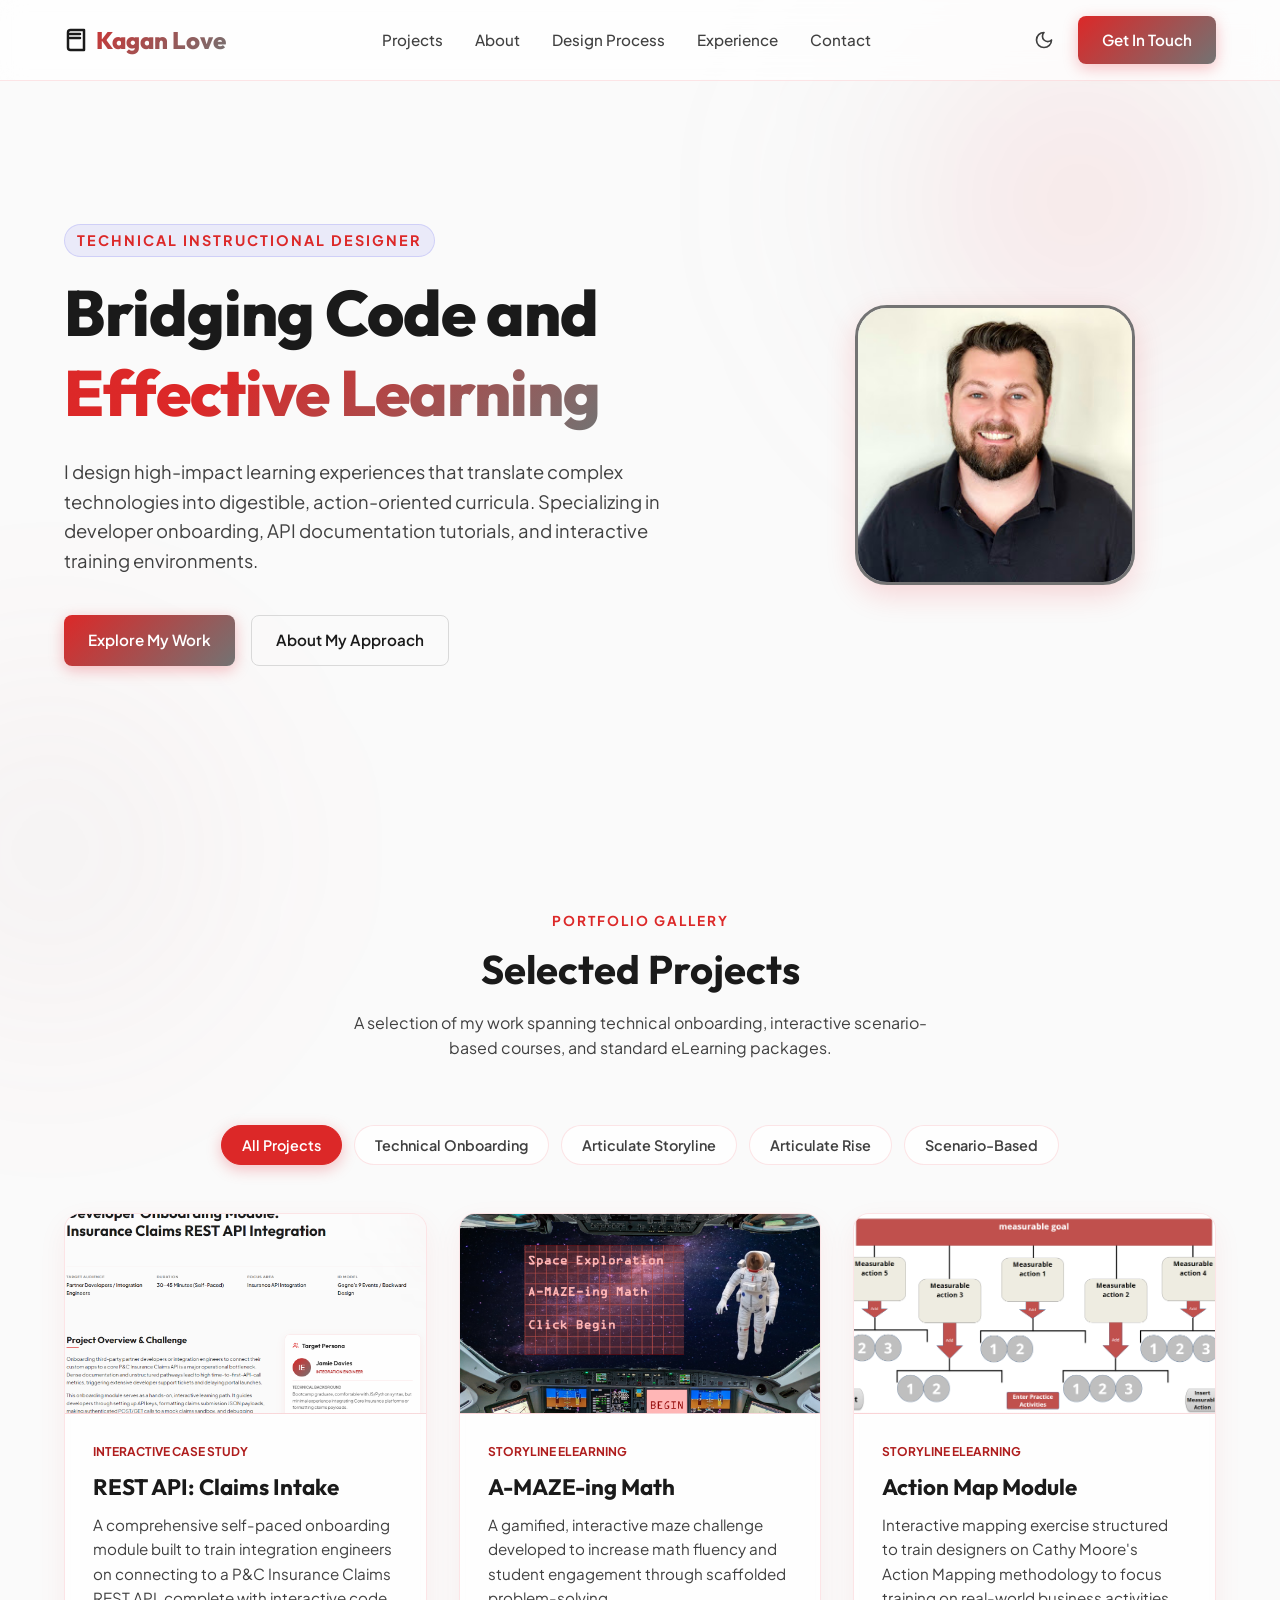
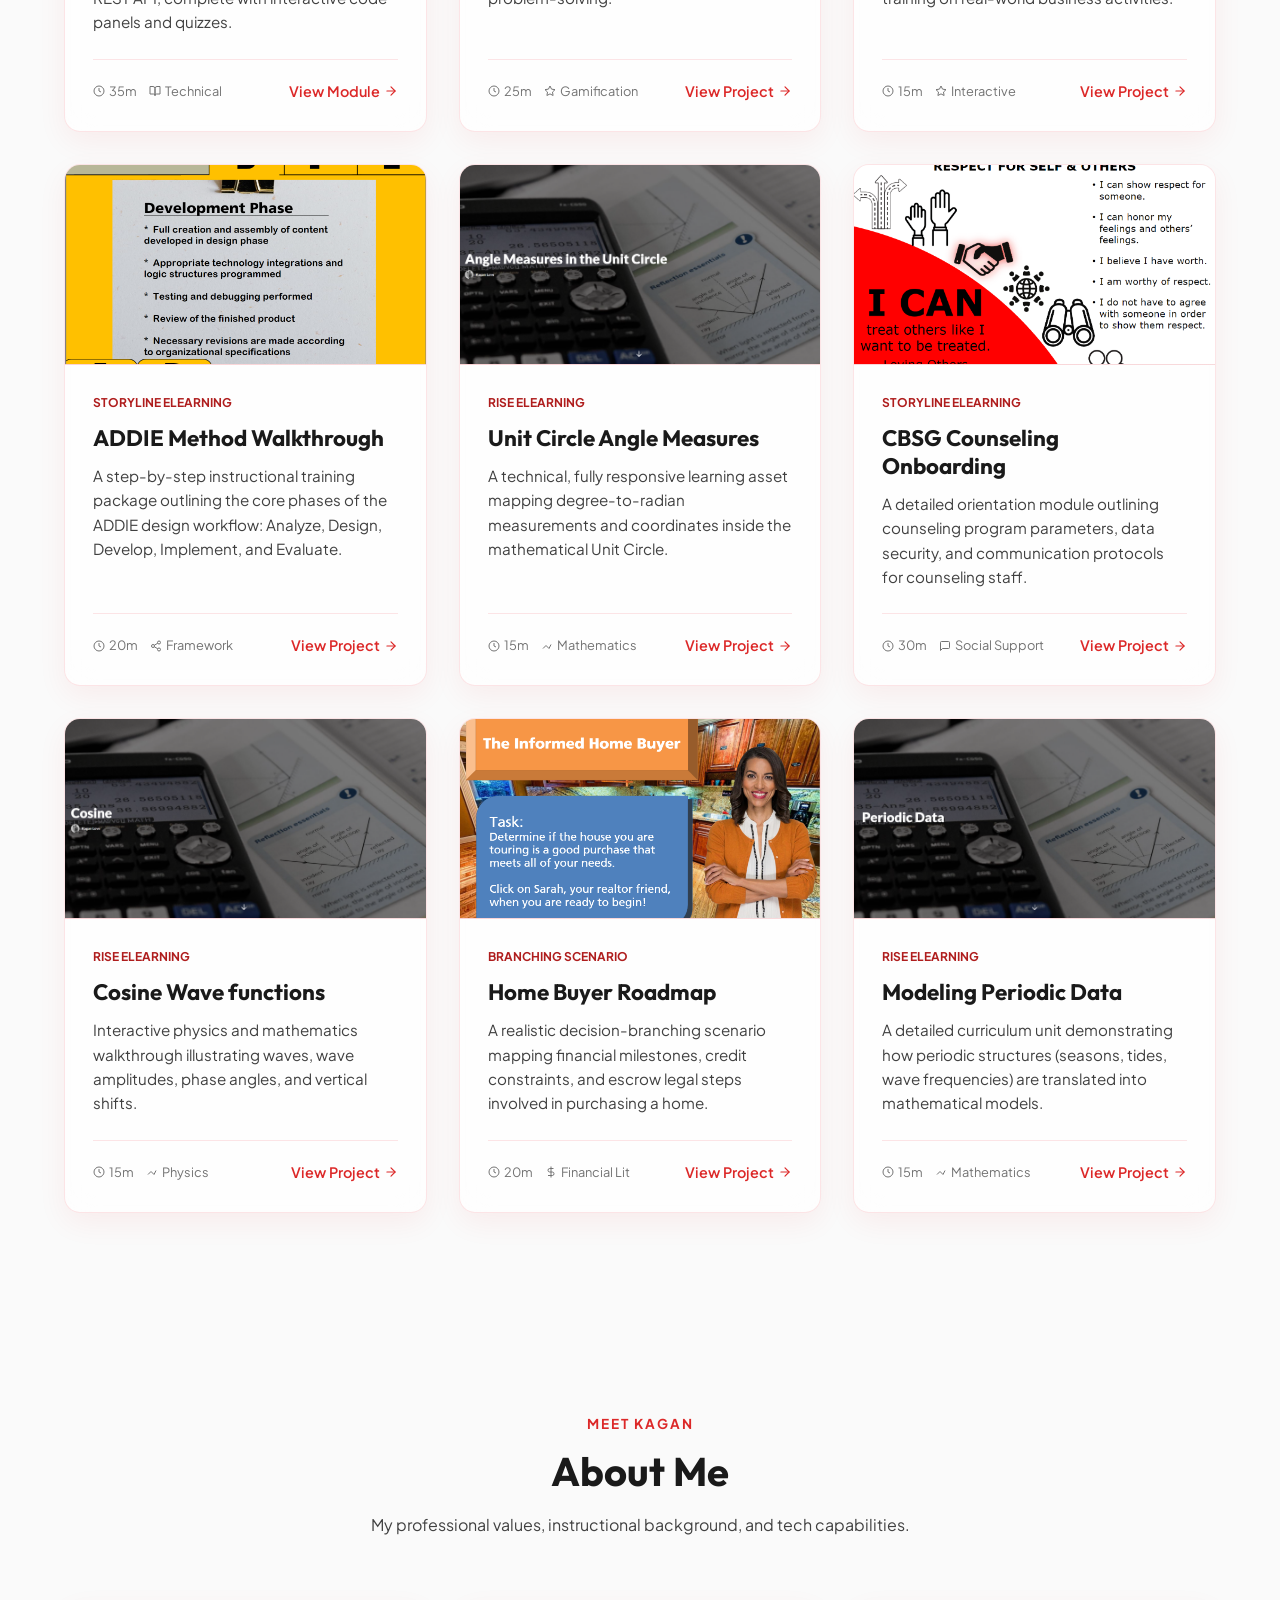
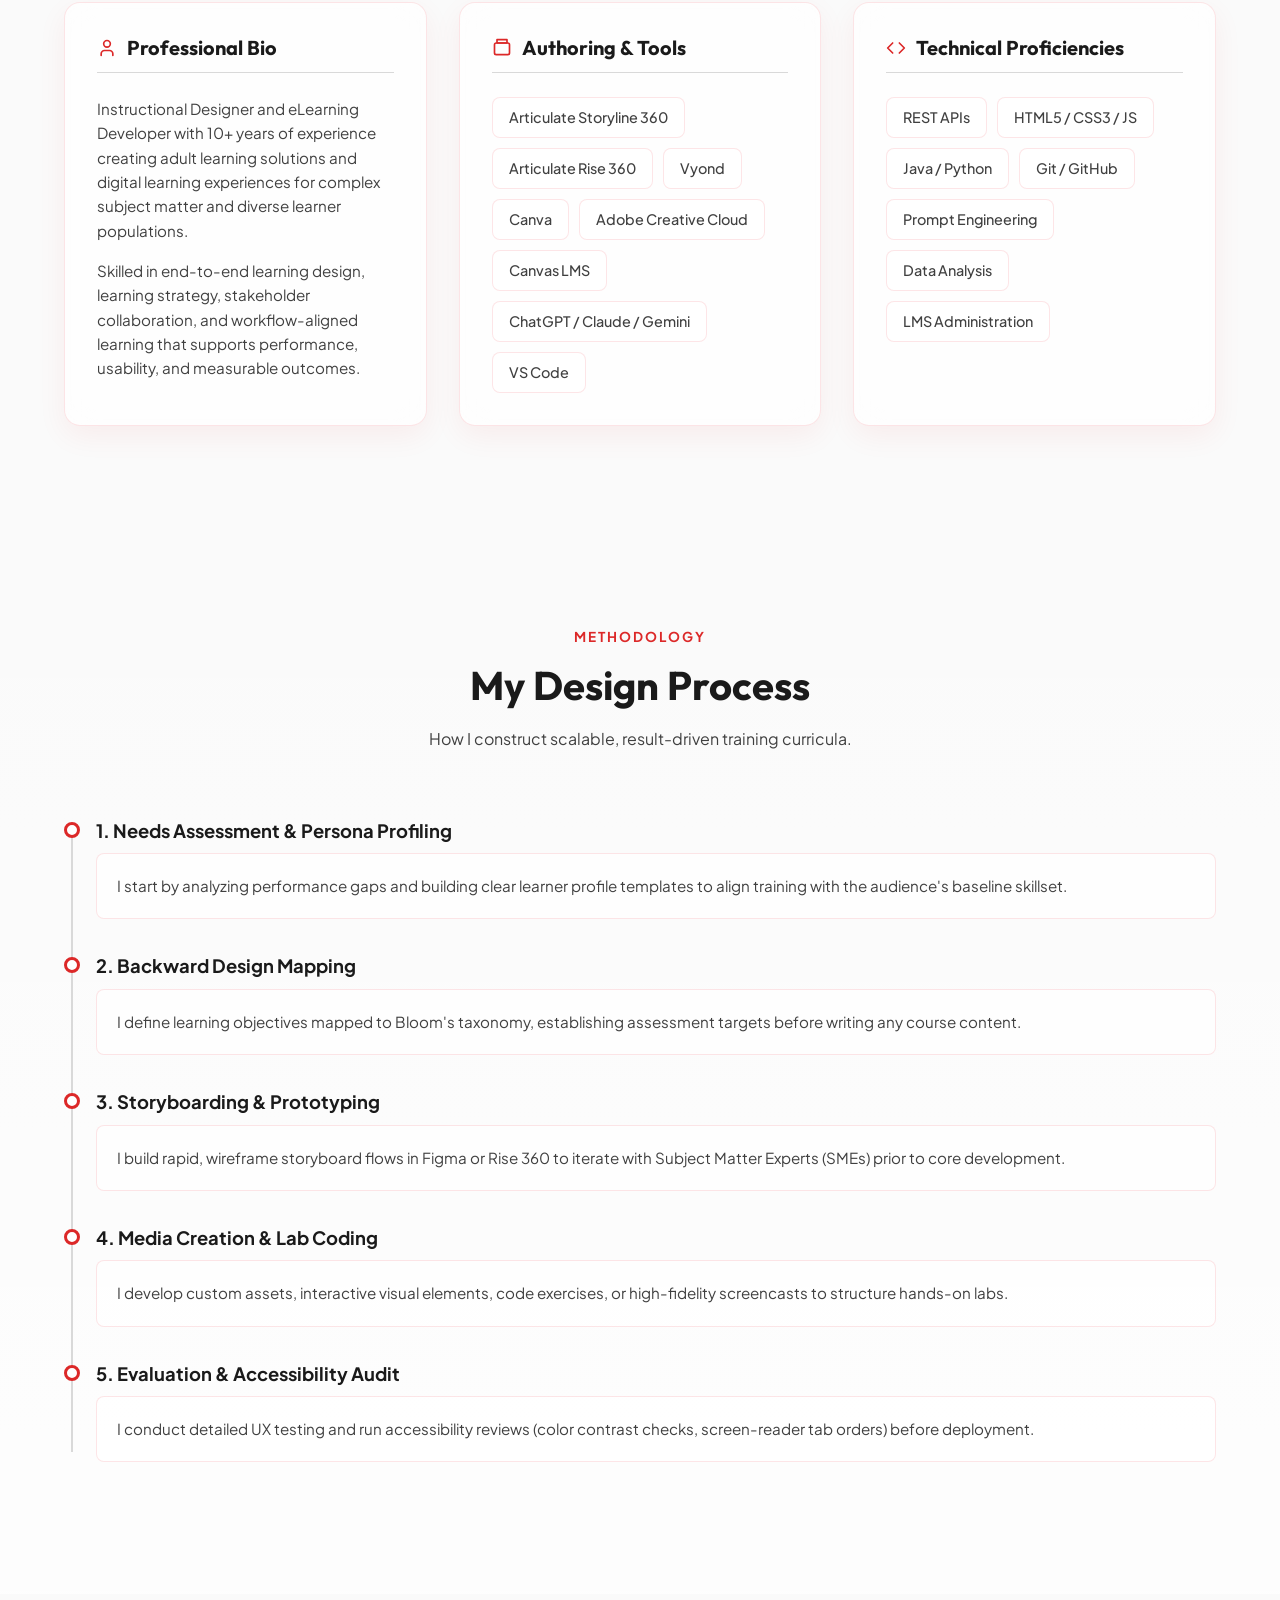
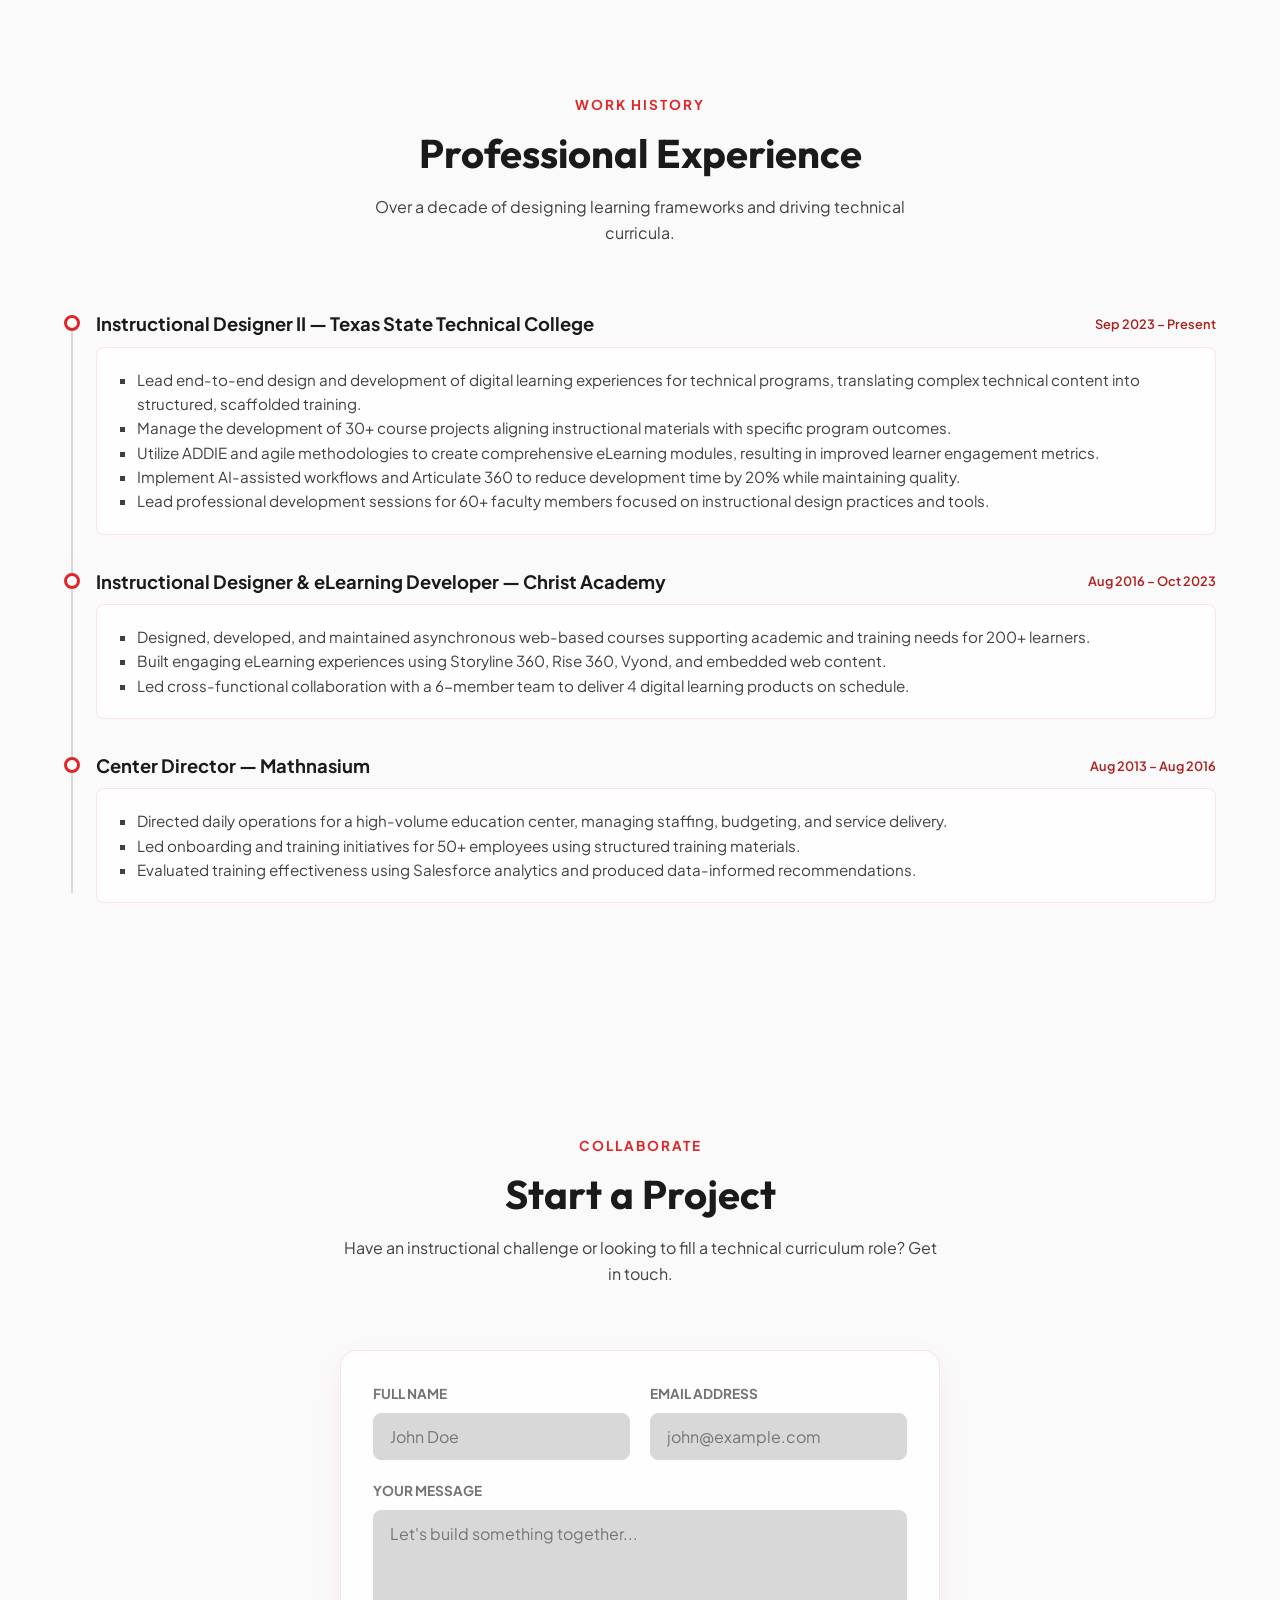
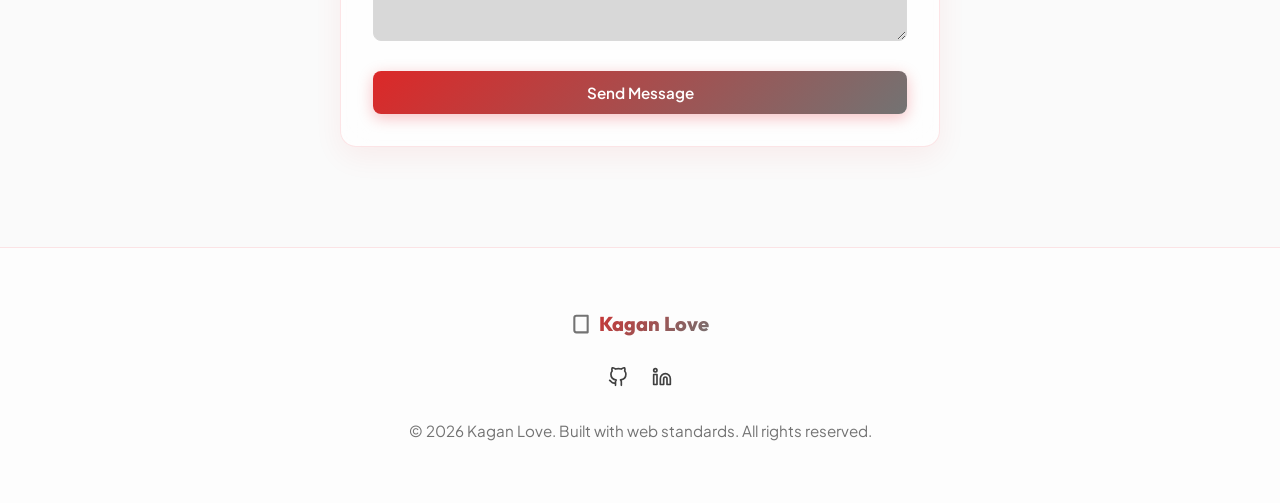
==== commit 0ccb2f13: "Create dedicated project pages with S3 embeds and optimize mobile responsive layouts" ====
--- a/index.html
+++ b/index.html
@@ -108,7 +108,7 @@
 
                 <!-- A-MAZE-ing Math -->
                 <div class="project-card glass-card" data-category="storyline" id="card-maze-math">
-                    <a href="https://love-storylineportfolio3.s3.us-east-1.amazonaws.com/A-MAZE-ing+Math/story.html" target="_blank" class="project-thumbnail-link">
+                    <a href="projects/amazing-math.html" class="project-thumbnail-link">
                         <div class="project-thumbnail">
                             <img src="images/AmazingMathPic.png" alt="A-MAZE-ing Math Course Screenshot" class="project-thumb-img">
                         </div>
@@ -128,14 +128,14 @@
                                     Gamification
                                 </span>
                             </div>
-                            <a href="https://love-storylineportfolio3.s3.us-east-1.amazonaws.com/A-MAZE-ing+Math/story.html" target="_blank" class="project-link" id="link-maze-math">Launch Course <svg width="14" height="14" viewBox="0 0 24 24" fill="none" stroke="currentColor" stroke-width="2" stroke-linecap="round" stroke-linejoin="round"><line x1="5" y1="12" x2="19" y2="12"></line><polyline points="12 5 19 12 12 19"></polyline></svg></a>
+                            <a href="projects/amazing-math.html" class="project-link" id="link-maze-math">View Project <svg width="14" height="14" viewBox="0 0 24 24" fill="none" stroke="currentColor" stroke-width="2" stroke-linecap="round" stroke-linejoin="round"><line x1="5" y1="12" x2="19" y2="12"></line><polyline points="12 5 19 12 12 19"></polyline></svg></a>
                         </div>
                     </div>
                 </div>
 
                 <!-- Action Map -->
                 <div class="project-card glass-card" data-category="storyline" id="card-action-map">
-                    <a href="https://love-storylineportfolio3.s3.us-east-1.amazonaws.com/Action+Map/story.html" target="_blank" class="project-thumbnail-link">
+                    <a href="projects/action-map.html" class="project-thumbnail-link">
                         <div class="project-thumbnail">
                             <img src="images/ActionMapPic.png" alt="Action Map Module Screenshot" class="project-thumb-img">
                         </div>
@@ -155,14 +155,14 @@
                                     Interactive
                                 </span>
                             </div>
-                            <a href="https://love-storylineportfolio3.s3.us-east-1.amazonaws.com/Action+Map/story.html" target="_blank" class="project-link" id="link-action-map">Launch Course <svg width="14" height="14" viewBox="0 0 24 24" fill="none" stroke="currentColor" stroke-width="2" stroke-linecap="round" stroke-linejoin="round"><line x1="5" y1="12" x2="19" y2="12"></line><polyline points="12 5 19 12 12 19"></polyline></svg></a>
+                            <a href="projects/action-map.html" class="project-link" id="link-action-map">View Project <svg width="14" height="14" viewBox="0 0 24 24" fill="none" stroke="currentColor" stroke-width="2" stroke-linecap="round" stroke-linejoin="round"><line x1="5" y1="12" x2="19" y2="12"></line><polyline points="12 5 19 12 12 19"></polyline></svg></a>
                         </div>
                     </div>
                 </div>
 
                 <!-- ADDIE Method -->
                 <div class="project-card glass-card" data-category="storyline" id="card-addie">
-                    <a href="https://love-storylineportfolio3.s3.us-east-1.amazonaws.com/ADDIE+Method/story.html" target="_blank" class="project-thumbnail-link">
+                    <a href="projects/addie-method.html" class="project-thumbnail-link">
                         <div class="project-thumbnail">
                             <img src="images/ADDIEPic.png" alt="ADDIE Method Course Screenshot" class="project-thumb-img">
                         </div>
@@ -182,14 +182,14 @@
                                     Framework
                                 </span>
                             </div>
-                            <a href="https://love-storylineportfolio3.s3.us-east-1.amazonaws.com/ADDIE+Method/story.html" target="_blank" class="project-link" id="link-addie">Launch Course <svg width="14" height="14" viewBox="0 0 24 24" fill="none" stroke="currentColor" stroke-width="2" stroke-linecap="round" stroke-linejoin="round"><line x1="5" y1="12" x2="19" y2="12"></line><polyline points="12 5 19 12 12 19"></polyline></svg></a>
+                            <a href="projects/addie-method.html" class="project-link" id="link-addie">View Project <svg width="14" height="14" viewBox="0 0 24 24" fill="none" stroke="currentColor" stroke-width="2" stroke-linecap="round" stroke-linejoin="round"><line x1="5" y1="12" x2="19" y2="12"></line><polyline points="12 5 19 12 12 19"></polyline></svg></a>
                         </div>
                     </div>
                 </div>
 
                 <!-- Angle Measures in the Unit Circle -->
                 <div class="project-card glass-card" data-category="rise" id="card-unit-circle">
-                    <a href="https://love-storylineportfolio3.s3.us-east-1.amazonaws.com/angle-measures-in-the-unit-circle-raw-Z3ieEg6i/content/index.html" target="_blank" class="project-thumbnail-link">
+                    <a href="projects/unit-circle.html" class="project-thumbnail-link">
                         <div class="project-thumbnail">
                             <img src="images/AngleMeasuresPic.png" alt="Angle Measures Screenshot" class="project-thumb-img">
                         </div>
@@ -209,14 +209,14 @@
                                     Mathematics
                                 </span>
                             </div>
-                            <a href="https://love-storylineportfolio3.s3.us-east-1.amazonaws.com/angle-measures-in-the-unit-circle-raw-Z3ieEg6i/content/index.html" target="_blank" class="project-link" id="link-unit-circle">Launch Course <svg width="14" height="14" viewBox="0 0 24 24" fill="none" stroke="currentColor" stroke-width="2" stroke-linecap="round" stroke-linejoin="round"><line x1="5" y1="12" x2="19" y2="12"></line><polyline points="12 5 19 12 12 19"></polyline></svg></a>
+                            <a href="projects/unit-circle.html" class="project-link" id="link-unit-circle">View Project <svg width="14" height="14" viewBox="0 0 24 24" fill="none" stroke="currentColor" stroke-width="2" stroke-linecap="round" stroke-linejoin="round"><line x1="5" y1="12" x2="19" y2="12"></line><polyline points="12 5 19 12 12 19"></polyline></svg></a>
                         </div>
                     </div>
                 </div>
 
                 <!-- CBSG Program - Christ Counseling -->
                 <div class="project-card glass-card" data-category="storyline" id="card-cbsg-counseling">
-                    <a href="https://love-storylineportfolio3.s3.us-east-1.amazonaws.com/CBSG+Program+-+Christ+Counseling/story.html" target="_blank" class="project-thumbnail-link">
+                    <a href="projects/cbsg-counseling.html" class="project-thumbnail-link">
                         <div class="project-thumbnail">
                             <img src="images/ChristCounselingPic.png" alt="Christ Counseling Onboarding Screenshot" class="project-thumb-img">
                         </div>
@@ -236,14 +236,14 @@
                                     Social Support
                                 </span>
                             </div>
-                            <a href="https://love-storylineportfolio3.s3.us-east-1.amazonaws.com/CBSG+Program+-+Christ+Counseling/story.html" target="_blank" class="project-link" id="link-cbsg-counseling">Launch Course <svg width="14" height="14" viewBox="0 0 24 24" fill="none" stroke="currentColor" stroke-width="2" stroke-linecap="round" stroke-linejoin="round"><line x1="5" y1="12" x2="19" y2="12"></line><polyline points="12 5 19 12 12 19"></polyline></svg></a>
+                            <a href="projects/cbsg-counseling.html" class="project-link" id="link-cbsg-counseling">View Project <svg width="14" height="14" viewBox="0 0 24 24" fill="none" stroke="currentColor" stroke-width="2" stroke-linecap="round" stroke-linejoin="round"><line x1="5" y1="12" x2="19" y2="12"></line><polyline points="12 5 19 12 12 19"></polyline></svg></a>
                         </div>
                     </div>
                 </div>
 
                 <!-- Cosine Raw -->
                 <div class="project-card glass-card" data-category="rise" id="card-cosine-raw">
-                    <a href="https://love-storylineportfolio3.s3.us-east-1.amazonaws.com/cosine-raw-398Vtg0O/content/index.html" target="_blank" class="project-thumbnail-link">
+                    <a href="projects/cosine-wave.html" class="project-thumbnail-link">
                         <div class="project-thumbnail">
                             <img src="images/CosinePic.png" alt="Cosine Wave Simulation Screenshot" class="project-thumb-img">
                         </div>
@@ -263,14 +263,14 @@
                                     Physics
                                 </span>
                             </div>
-                            <a href="https://love-storylineportfolio3.s3.us-east-1.amazonaws.com/cosine-raw-398Vtg0O/content/index.html" target="_blank" class="project-link" id="link-cosine-raw">Launch Course <svg width="14" height="14" viewBox="0 0 24 24" fill="none" stroke="currentColor" stroke-width="2" stroke-linecap="round" stroke-linejoin="round"><line x1="5" y1="12" x2="19" y2="12"></line><polyline points="12 5 19 12 12 19"></polyline></svg></a>
+                            <a href="projects/cosine-wave.html" class="project-link" id="link-cosine-raw">View Project <svg width="14" height="14" viewBox="0 0 24 24" fill="none" stroke="currentColor" stroke-width="2" stroke-linecap="round" stroke-linejoin="round"><line x1="5" y1="12" x2="19" y2="12"></line><polyline points="12 5 19 12 12 19"></polyline></svg></a>
                         </div>
                     </div>
                 </div>
 
                 <!-- Home Buyer -->
                 <div class="project-card glass-card" data-category="scenario" id="card-home-buyer">
-                    <a href="https://love-storylineportfolio3.s3.us-east-1.amazonaws.com/Home+Buyer/story.html" target="_blank" class="project-thumbnail-link">
+                    <a href="projects/home-buyer.html" class="project-thumbnail-link">
                         <div class="project-thumbnail">
                             <img src="images/HomeBuyerPic.png" alt="Home Buyer Roadmap Screenshot" class="project-thumb-img">
                         </div>
@@ -290,14 +290,14 @@
                                     Financial Lit
                                 </span>
                             </div>
-                            <a href="https://love-storylineportfolio3.s3.us-east-1.amazonaws.com/Home+Buyer/story.html" target="_blank" class="project-link" id="link-home-buyer">Launch Course <svg width="14" height="14" viewBox="0 0 24 24" fill="none" stroke="currentColor" stroke-width="2" stroke-linecap="round" stroke-linejoin="round"><line x1="5" y1="12" x2="19" y2="12"></line><polyline points="12 5 19 12 12 19"></polyline></svg></a>
+                            <a href="projects/home-buyer.html" class="project-link" id="link-home-buyer">View Project <svg width="14" height="14" viewBox="0 0 24 24" fill="none" stroke="currentColor" stroke-width="2" stroke-linecap="round" stroke-linejoin="round"><line x1="5" y1="12" x2="19" y2="12"></line><polyline points="12 5 19 12 12 19"></polyline></svg></a>
                         </div>
                     </div>
                 </div>
 
                 <!-- Periodic Data -->
                 <div class="project-card glass-card" data-category="rise" id="card-periodic-data">
-                    <a href="https://love-storylineportfolio3.s3.us-east-1.amazonaws.com/periodic-data-raw-7wdrnb1O/content/index.html" target="_blank" class="project-thumbnail-link">
+                    <a href="projects/periodic-data.html" class="project-thumbnail-link">
                         <div class="project-thumbnail">
                             <img src="images/PeriodicDataPic.png" alt="Periodic Data Modeling Screenshot" class="project-thumb-img">
                         </div>
@@ -317,10 +317,13 @@
                                     Mathematics
                                 </span>
                             </div>
-                            <a href="https://love-storylineportfolio3.s3.us-east-1.amazonaws.com/periodic-data-raw-7wdrnb1O/content/index.html" target="_blank" class="project-link" id="link-periodic-data">Launch Course <svg width="14" height="14" viewBox="0 0 24 24" fill="none" stroke="currentColor" stroke-width="2" stroke-linecap="round" stroke-linejoin="round"><line x1="5" y1="12" x2="19" y2="12"></line><polyline points="12 5 19 12 12 19"></polyline></svg></a>
-                        </div>
-                    </div>
-                </div>
+                            <a href="projects/periodic-data.html" class="project-link" id="link-periodic-data">View Project <svg width="14" height="14" viewBox="0 0 24 24" fill="none" stroke="currentColor" stroke-width="2" stroke-linecap="round" stroke-linejoin="round"><line x1="5" y1="12" x2="19" y2="12"></line><polyline points="12 5 19 12 12 19"></polyline></svg></a>
+                        </div>
+                    </div>
+                </div>
+            </div>
+        </div>
+    </section>
             </div>
         </div>
     </section>
@@ -574,6 +577,7 @@
         </div>
     </footer>
 
+
     <script src="js/app.js"></script>
 </body>
 </html>
--- a/css/styles.css
+++ b/css/styles.css
@@ -1337,18 +1337,152 @@
     animation: fadeIn var(--transition-normal) forwards;
 }
 
+/* Project Modal Player Styles */
+.project-modal {
+    position: fixed;
+    top: 0;
+    left: 0;
+    width: 100vw;
+    height: 100vh;
+    z-index: 2000;
+    display: none;
+    align-items: center;
+    justify-content: center;
+    padding: 24px;
+}
+
+.project-modal.show {
+    display: flex;
+}
+
+.project-modal-backdrop {
+    position: absolute;
+    top: 0;
+    left: 0;
+    width: 100%;
+    height: 100%;
+    background: rgba(0, 0, 0, 0.85);
+    backdrop-filter: blur(8px);
+}
+
+.project-modal-content {
+    position: relative;
+    width: 100%;
+    max-width: 1100px;
+    height: 90vh;
+    max-height: 800px;
+    z-index: 10;
+    padding: 0;
+    overflow: hidden;
+    display: flex;
+    flex-direction: column;
+}
+
+.project-modal-content:hover {
+    transform: none; /* Disable card hover lift */
+}
+
+.modal-close-btn {
+    position: absolute;
+    top: 16px;
+    right: 20px;
+    background: none;
+    border: none;
+    color: #fff;
+    font-size: 2rem;
+    font-weight: 300;
+    cursor: pointer;
+    z-index: 20;
+    transition: color var(--transition-fast);
+}
+
+.modal-close-btn:hover {
+    color: hsl(var(--primary-hsl));
+}
+
+.modal-body-grid {
+    display: grid;
+    grid-template-columns: 1.3fr 0.7fr;
+    height: 100%;
+    width: 100%;
+    overflow: hidden;
+}
+
+.modal-player-container {
+    background: #000;
+    position: relative;
+    width: 100%;
+    height: 100%;
+    border-right: 1px solid var(--glass-border);
+}
+
+.modal-player-container iframe {
+    position: absolute;
+    top: 0;
+    left: 0;
+    width: 100%;
+    height: 100%;
+    border: none;
+}
+
+.modal-info-container {
+    padding: 40px 32px;
+    overflow-y: auto;
+    display: flex;
+    flex-direction: column;
+    height: 100%;
+    background: hsl(var(--bg-secondary-hsl));
+}
+
+.modal-project-title {
+    font-size: 1.75rem;
+    margin-bottom: 8px;
+    margin-top: 8px;
+    line-height: 1.2;
+}
+
+.modal-info-section {
+    margin-top: 24px;
+}
+
+.modal-info-section h4 {
+    font-size: 0.85rem;
+    text-transform: uppercase;
+    letter-spacing: 1px;
+    color: hsl(var(--text-muted-hsl));
+    margin-bottom: 8px;
+    border-bottom: 1px solid var(--border-color-hsl);
+    padding-bottom: 6px;
+}
+
+.modal-info-section p {
+    font-size: 0.95rem;
+    color: hsl(var(--text-secondary-hsl));
+    line-height: 1.5;
+}
+
+.modal-skills-list {
+    list-style-type: square;
+    padding-left: 20px;
+    font-size: 0.9rem;
+    color: hsl(var(--text-secondary-hsl));
+    line-height: 1.5;
+}
+
+.modal-skills-list li {
+    margin-bottom: 6px;
+}
+
+.modal-info-actions {
+    margin-top: auto;
+    padding-top: 32px;
+}
+
 /* Responsive Styles */
 @media (max-width: 1024px) {
     .hero-grid {
-        grid-template-columns: 1fr;
-        text-align: center;
-    }
-    .hero-description {
-        margin-left: auto;
-        margin-right: auto;
-    }
-    .hero-ctas {
-        justify-content: center;
+        grid-template-columns: 1.1fr 0.9fr;
+        gap: 32px;
     }
     .cs-grid {
         grid-template-columns: 1fr;
@@ -1359,26 +1493,168 @@
 }
 
 @media (max-width: 768px) {
+    .nav-container {
+        flex-wrap: wrap;
+        height: auto;
+        padding: 12px 20px;
+        justify-content: space-between;
+    }
+    nav {
+        order: 3;
+        width: 100%;
+        display: flex;
+        justify-content: center;
+        margin-top: 8px;
+        border-top: 1.5px solid hsl(var(--border-color-hsl));
+        padding-top: 10px;
+    }
     .nav-links {
-        display: none; /* In a real project you'd add a hamburger menu, we will keep navigation simple or use toggle */
+        display: flex;
+        gap: 16px;
+        margin: 0;
+        padding: 0;
+        list-style: none;
+    }
+    .nav-link {
+        font-size: 0.85rem;
+        padding: 4px 0;
+    }
+    .nav-actions .btn-primary {
+        display: none; /* Hide primary CTA button on mobile header to save space */
+    }
+
+    .hero-grid {
+        display: flex;
+        flex-direction: row;
+        align-items: center;
+        gap: 20px;
+        text-align: left;
+    }
+    .hero-content {
+        flex: 1;
+    }
+    .hero-visual {
+        flex-shrink: 0;
+    }
+    .hero-profile-photo {
+        width: 100px !important;
+        height: 100px !important;
+        border-radius: 50% !important;
+        border-width: 2px !important;
     }
     .hero-title {
-        font-size: 2.8rem;
-    }
+        font-size: 1.8rem;
+        margin-bottom: 12px;
+    }
+    .hero-description {
+        font-size: 0.95rem;
+        margin-bottom: 16px;
+    }
+    .hero-ctas {
+        gap: 8px;
+    }
+    .btn {
+        padding: 8px 16px;
+        font-size: 0.85rem;
+    }
+
     .case-study-title {
         font-size: 2.2rem;
     }
     .case-study-summary-grid {
-        grid-template-columns: 1fr;
+        grid-template-columns: repeat(2, 1fr);
         gap: 16px;
     }
+    .projects-grid {
+        grid-template-columns: repeat(auto-fit, minmax(270px, 1fr));
+        gap: 24px;
+    }
+    .skills-grid {
+        grid-template-columns: 1fr 1fr;
+        gap: 20px;
+    }
+    #about-card-bio {
+        grid-column: 1 / -1;
+    }
+    .timeline::before {
+        left: 7px;
+    }
+    .timeline-item-title {
+        flex-direction: column;
+        align-items: flex-start;
+        gap: 4px;
+    }
+}
+
+@media (max-width: 576px) {
     .projects-grid {
         grid-template-columns: 1fr;
     }
-    .timeline::before {
-        left: 7px;
-    }
-}
+    .project-card {
+        flex-direction: row;
+        align-items: stretch;
+        height: auto;
+    }
+    .project-thumbnail-link {
+        width: 110px;
+        flex-shrink: 0;
+    }
+    .project-thumbnail {
+        height: 100%;
+        border-bottom: none;
+        border-right: 1px solid var(--glass-border);
+    }
+    .project-content {
+        padding: 16px;
+    }
+    .project-desc {
+        font-size: 0.85rem;
+        margin-bottom: 8px;
+        display: -webkit-box;
+        -webkit-line-clamp: 2;
+        -webkit-box-orient: vertical;
+        overflow: hidden;
+    }
+    .project-title {
+        font-size: 1.1rem;
+        margin-bottom: 6px;
+    }
+    .project-tag {
+        font-size: 0.7rem;
+        margin-bottom: 6px;
+    }
+    .project-meta {
+        padding-top: 8px;
+    }
+}
+
+/* Embedded Project Page Styles */
+.embed-player-container {
+    width: 100%;
+    max-width: 1000px;
+    margin: 0 auto 40px auto;
+    border-radius: var(--radius-md);
+    border: 1px solid var(--glass-border);
+    background: #000;
+    overflow: hidden;
+    box-shadow: var(--glow-shadow);
+}
+
+.embed-player-ratio {
+    position: relative;
+    padding-top: 56.25%; /* 16:9 aspect ratio */
+    height: 0;
+}
+
+.embed-player-ratio iframe {
+    position: absolute;
+    top: 0;
+    left: 0;
+    width: 100%;
+    height: 100%;
+    border: none;
+}
+
 
 /* Hero Profile Photo Styling */
 .hero-profile-photo {
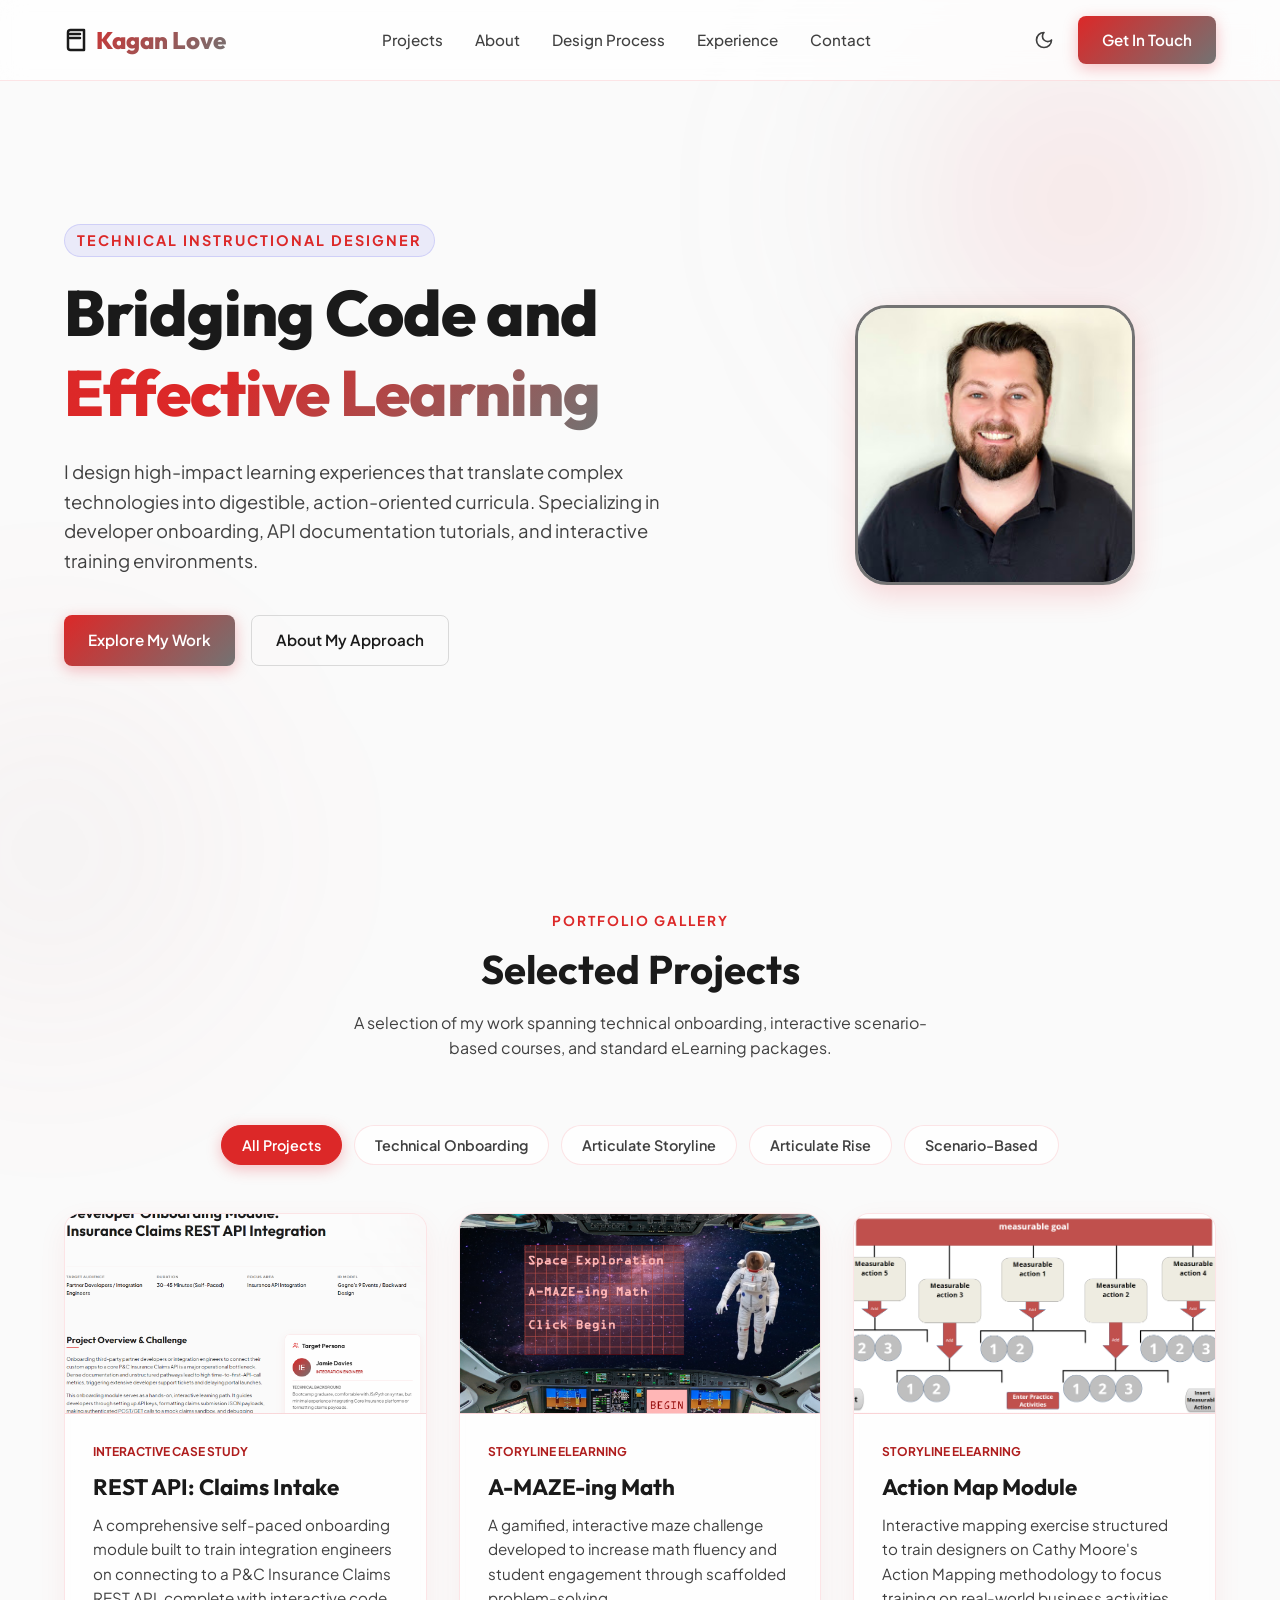
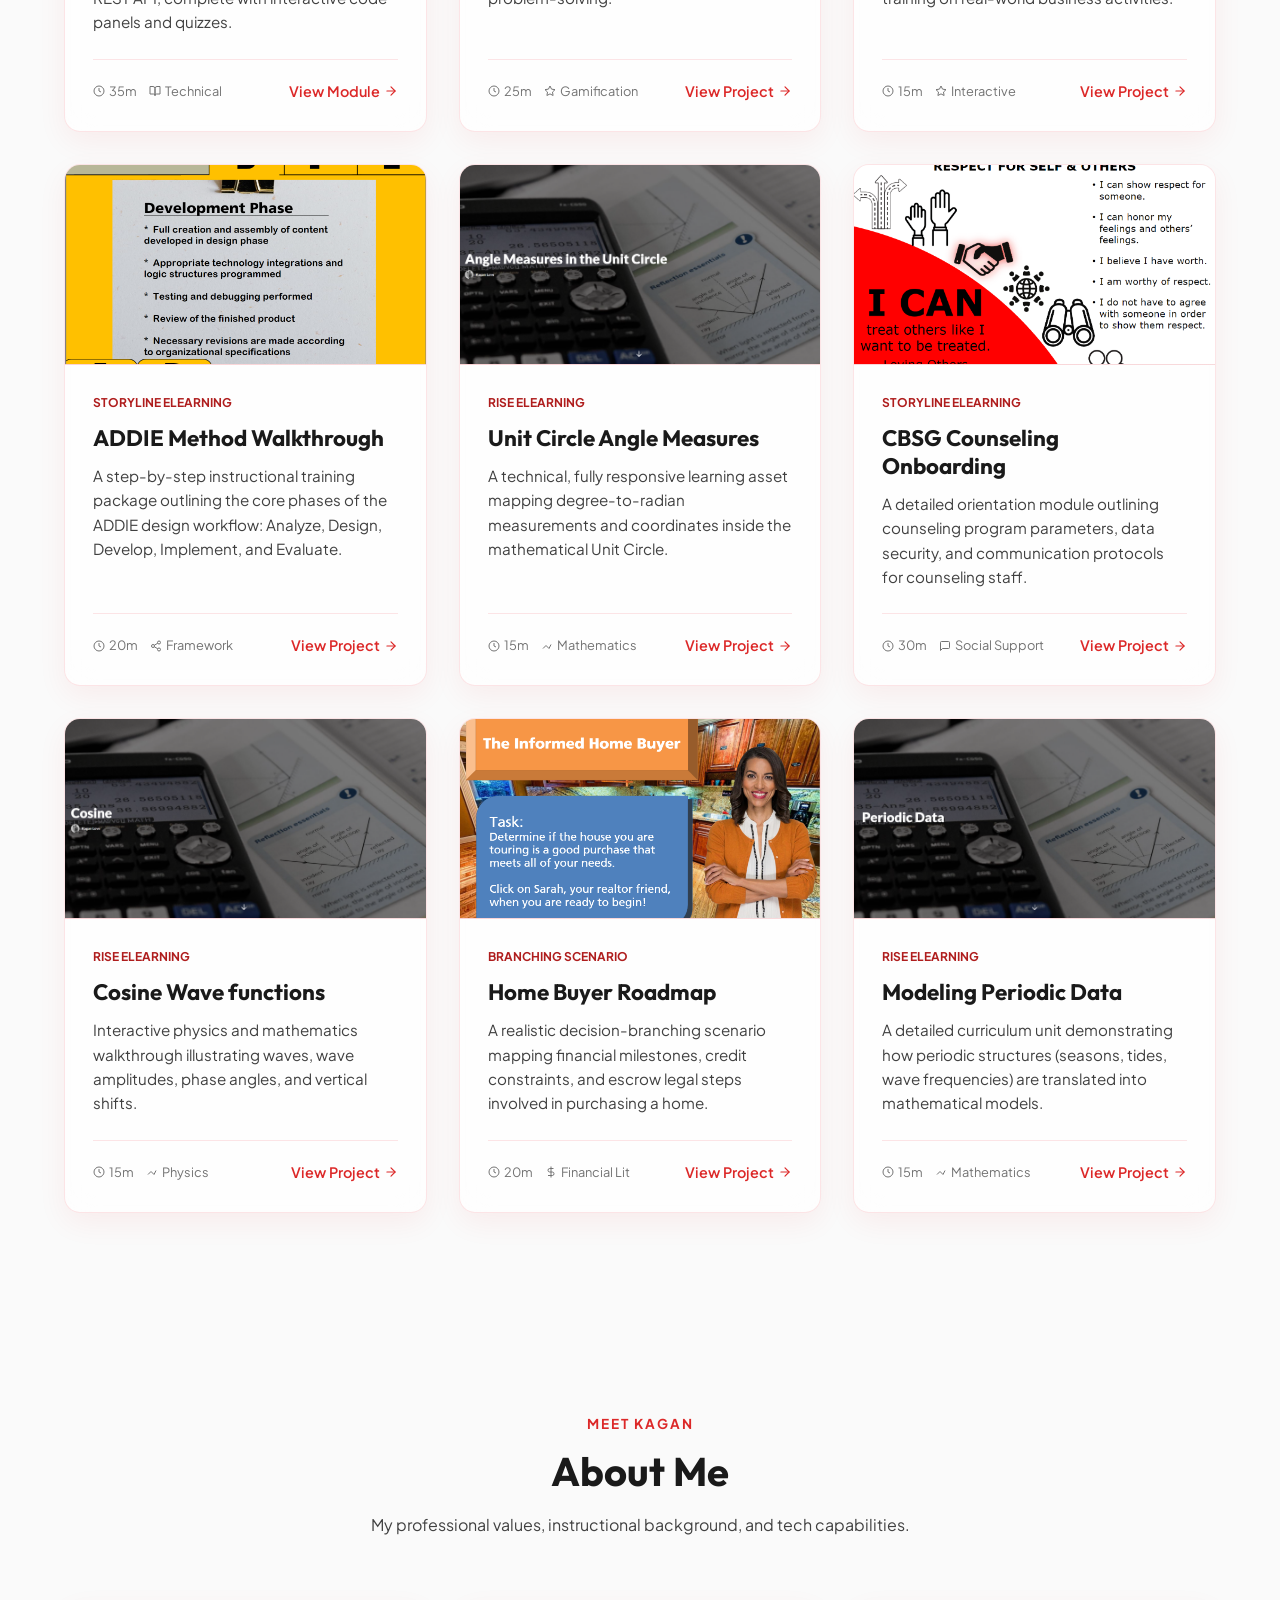
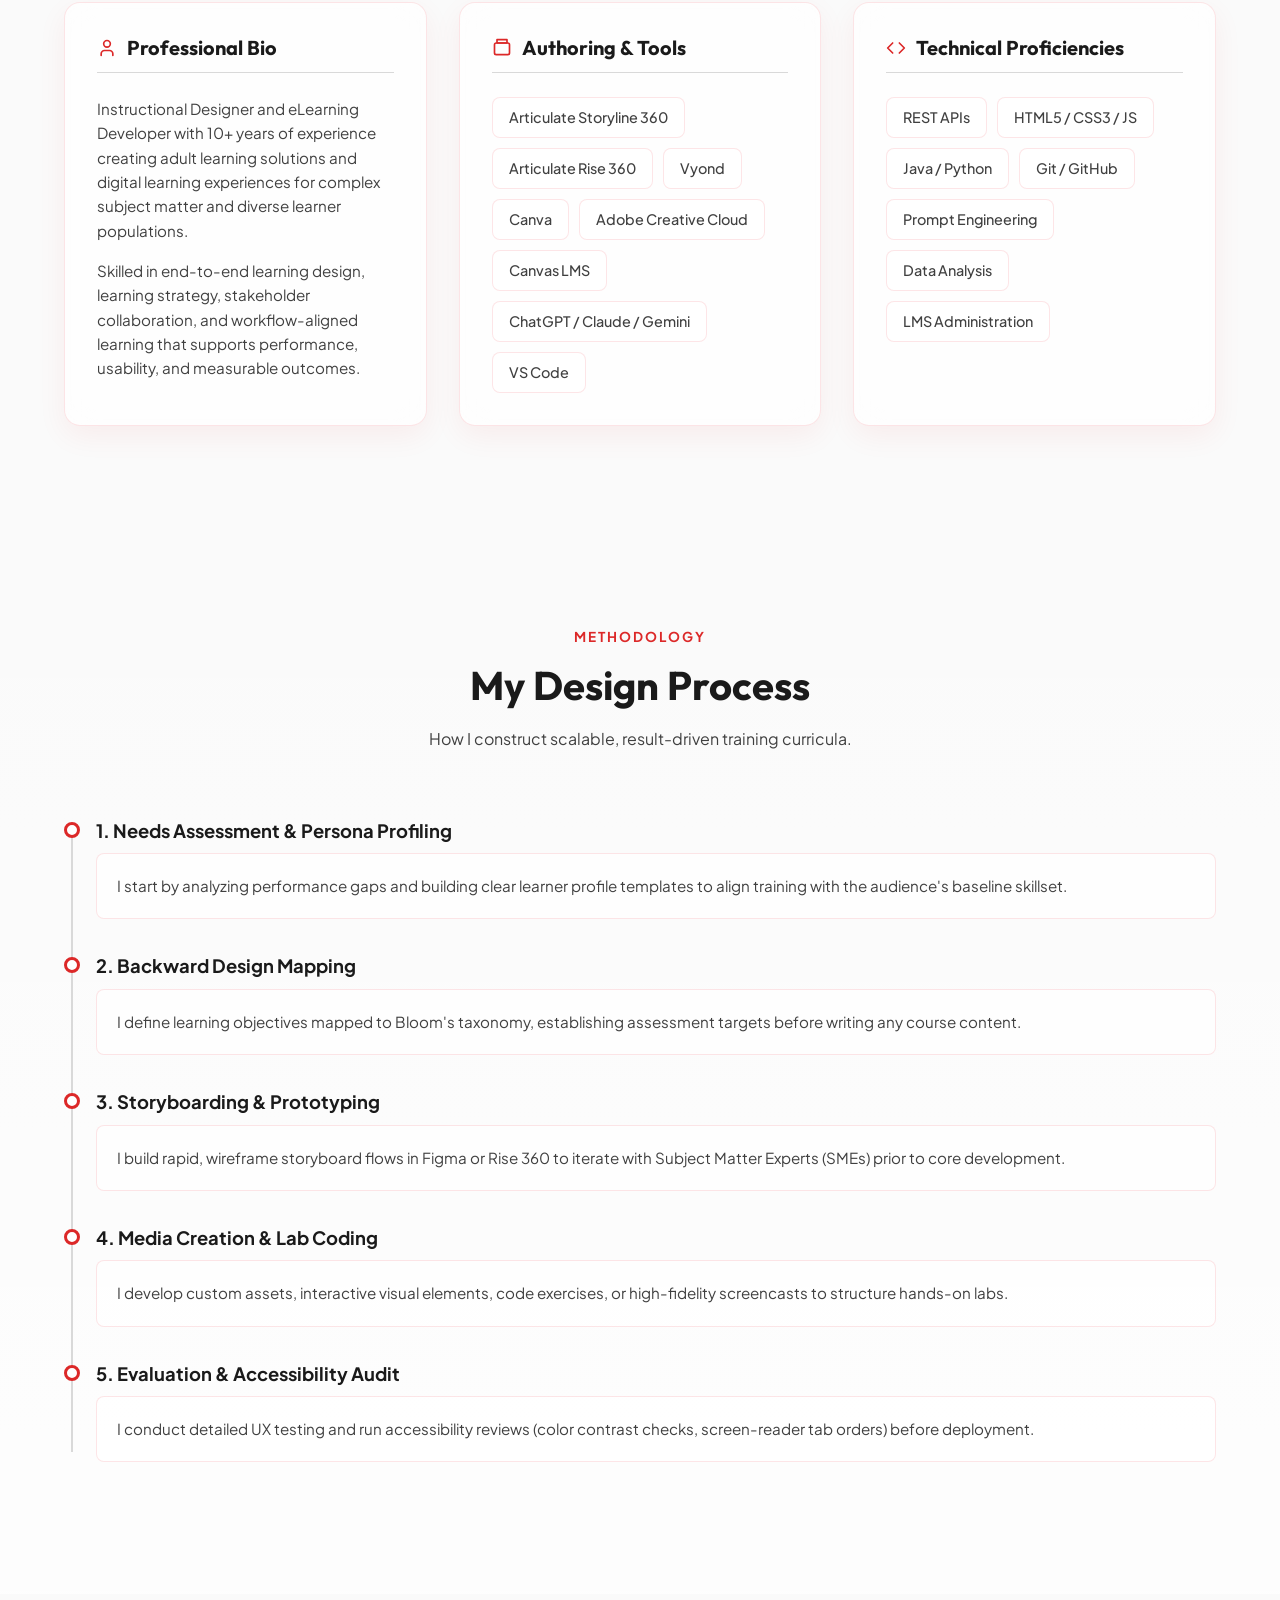
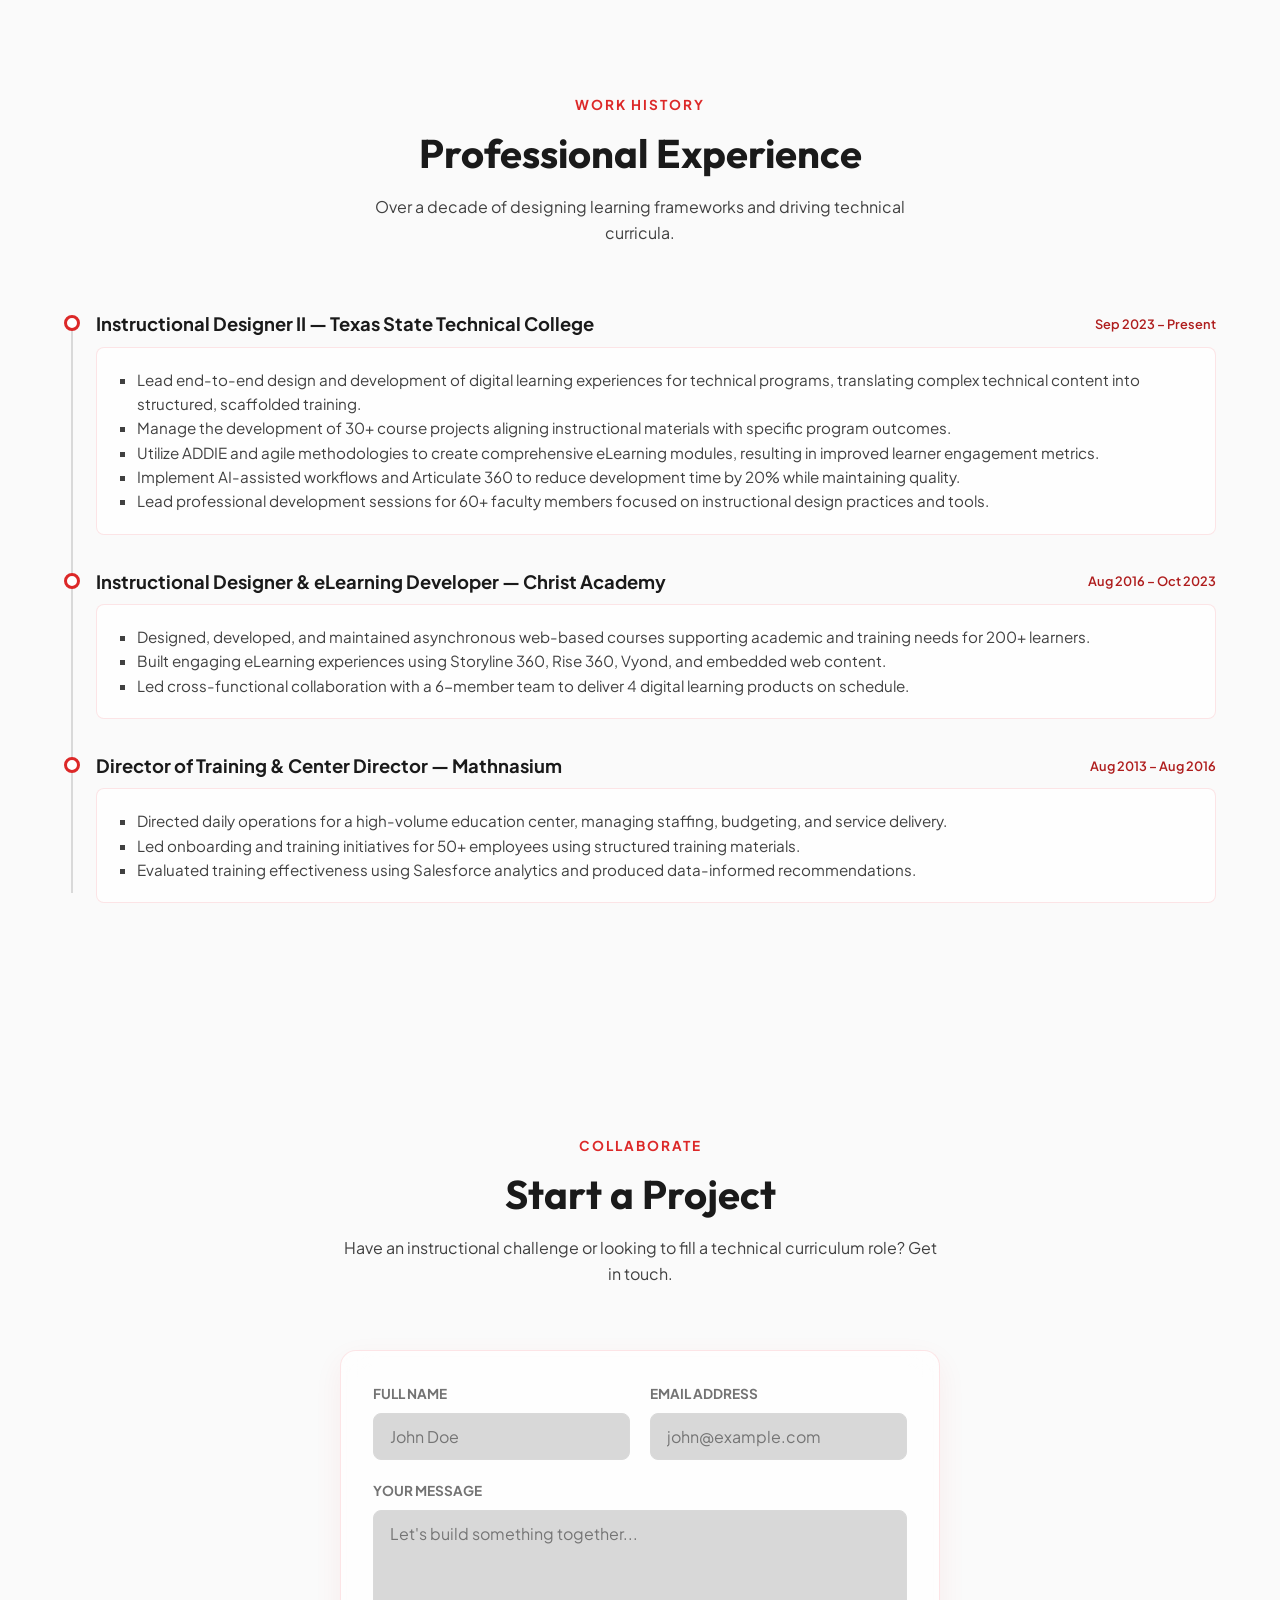
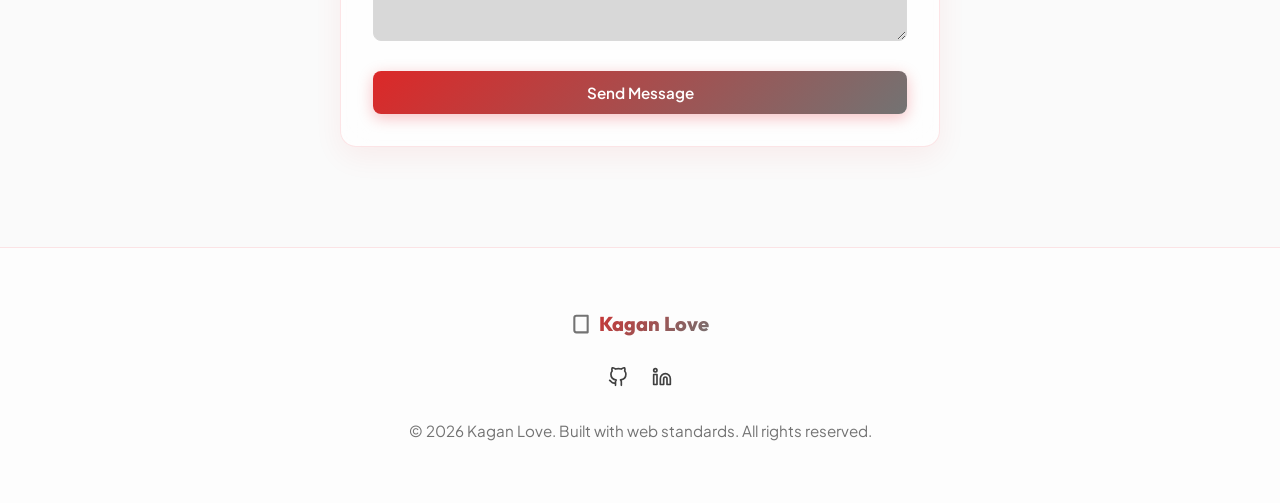
==== commit 03c5dc7f: "Update LinkedIn footer link and refine Mathnasium role title" ====
--- a/index.html
+++ b/index.html
@@ -508,7 +508,7 @@
                 <div class="timeline-item">
                     <div class="timeline-marker"></div>
                     <div class="timeline-item-title">
-                        <span>Center Director &mdash; Mathnasium</span>
+                        <span>Director of Training &amp; Center Director &mdash; Mathnasium</span>
                         <span class="timeline-duration">Aug 2013 &ndash; Aug 2016</span>
                     </div>
                     <div class="timeline-card">
@@ -569,7 +569,7 @@
                 <li><a href="https://github.com/kaganlove" target="_blank" class="social-link" aria-label="GitHub">
                     <svg width="20" height="20" viewBox="0 0 24 24" fill="none" stroke="currentColor" stroke-width="2" stroke-linecap="round" stroke-linejoin="round"><path d="M9 19c-5 1.5-5-2.5-7-3m14 6v-3.87a3.37 3.37 0 0 0-.94-2.61c3.14-.35 6.44-1.54 6.44-7A5.44 5.44 0 0 0 20 4.77 5.07 5.07 0 0 0 19.91 1S18.73.65 16 2.48a13.38 13.38 0 0 0-7 0C6.27.65 5.09 1 5.09 1A5.07 5.07 0 0 0 5 4.77a5.44 5.44 0 0 0-1.5 3.78c0 5.42 3.3 6.61 6.44 7A3.37 3.37 0 0 0 9 18.13V22"></path></svg>
                 </a></li>
-                <li><a href="https://linkedin.com" target="_blank" class="social-link" aria-label="LinkedIn">
+                <li><a href="https://www.linkedin.com/in/kaganlove/" target="_blank" class="social-link" aria-label="LinkedIn">
                     <svg width="20" height="20" viewBox="0 0 24 24" fill="none" stroke="currentColor" stroke-width="2" stroke-linecap="round" stroke-linejoin="round"><path d="M16 8a6 6 0 0 1 6 6v7h-4v-7a2 2 0 0 0-2-2 2 2 0 0 0-2 2v7h-4v-7a6 6 0 0 1 6-6z"></path><rect width="4" height="12" x="2" y="9"></rect><circle cx="4" cy="4" r="2"></circle></svg>
                 </a></li>
             </ul>
--- a/css/styles.css
+++ b/css/styles.css
@@ -1493,10 +1493,13 @@
 }
 
 @media (max-width: 768px) {
+    .container {
+        padding: 0 16px;
+    }
     .nav-container {
         flex-wrap: wrap;
         height: auto;
-        padding: 12px 20px;
+        padding: 10px 16px;
         justify-content: space-between;
     }
     nav {
@@ -1504,25 +1507,41 @@
         width: 100%;
         display: flex;
         justify-content: center;
-        margin-top: 8px;
+        margin-top: 6px;
         border-top: 1.5px solid hsl(var(--border-color-hsl));
-        padding-top: 10px;
+        padding-top: 8px;
     }
     .nav-links {
         display: flex;
-        gap: 16px;
+        gap: 12px;
         margin: 0;
         padding: 0;
         list-style: none;
     }
     .nav-link {
-        font-size: 0.85rem;
+        font-size: 0.8rem;
         padding: 4px 0;
     }
     .nav-actions .btn-primary {
-        display: none; /* Hide primary CTA button on mobile header to save space */
-    }
-
+        display: none !important; /* Hide primary CTA button on mobile header to save space */
+    }
+
+    /* Tighten vertical spacing across sections */
+    .hero {
+        padding: 90px 0 30px 0;
+        min-height: auto;
+    }
+    .section {
+        padding: 45px 0;
+    }
+    .section-header {
+        margin-bottom: 28px;
+    }
+    .filter-tabs {
+        margin-bottom: 24px;
+    }
+
+    /* Hero elements */
     .hero-grid {
         display: flex;
         flex-direction: row;
@@ -1539,7 +1558,7 @@
     .hero-profile-photo {
         width: 100px !important;
         height: 100px !important;
-        border-radius: 50% !important;
+        border-radius: var(--radius-md) !important; /* Keep as rounded square to match desktop style */
         border-width: 2px !important;
     }
     .hero-title {
@@ -1558,13 +1577,31 @@
         font-size: 0.85rem;
     }
 
+    /* Case study subpages spacing */
+    .case-study-hero {
+        padding: 90px 0 30px 0;
+    }
     .case-study-title {
-        font-size: 2.2rem;
+        font-size: 2rem;
+        margin-bottom: 16px;
     }
     .case-study-summary-grid {
         grid-template-columns: repeat(2, 1fr);
         gap: 16px;
-    }
+        margin-top: 24px;
+        padding-top: 16px;
+    }
+    .case-study-content {
+        padding: 30px 0;
+    }
+    .cs-section {
+        margin-bottom: 32px;
+    }
+    .cs-section h3 {
+        font-size: 1.4rem;
+        margin-bottom: 16px;
+    }
+
     .projects-grid {
         grid-template-columns: repeat(auto-fit, minmax(270px, 1fr));
         gap: 24px;
@@ -1626,12 +1663,36 @@
     .project-meta {
         padding-top: 8px;
     }
+
+    /* Extra tight styling for very small mobile screens */
+    .logo {
+        font-size: 1.15rem;
+    }
+    .nav-links {
+        gap: 8px;
+    }
+    .nav-link {
+        font-size: 0.75rem;
+    }
+    .hero-grid {
+        gap: 16px;
+    }
+    .hero-profile-photo {
+        width: 85px !important;
+        height: 85px !important;
+    }
+    .hero-title {
+        font-size: 1.5rem;
+    }
+    .hero-description {
+        font-size: 0.85rem;
+    }
 }
 
 /* Embedded Project Page Styles */
 .embed-player-container {
     width: 100%;
-    max-width: 1000px;
+    max-width: 1200px;
     margin: 0 auto 40px auto;
     border-radius: var(--radius-md);
     border: 1px solid var(--glass-border);
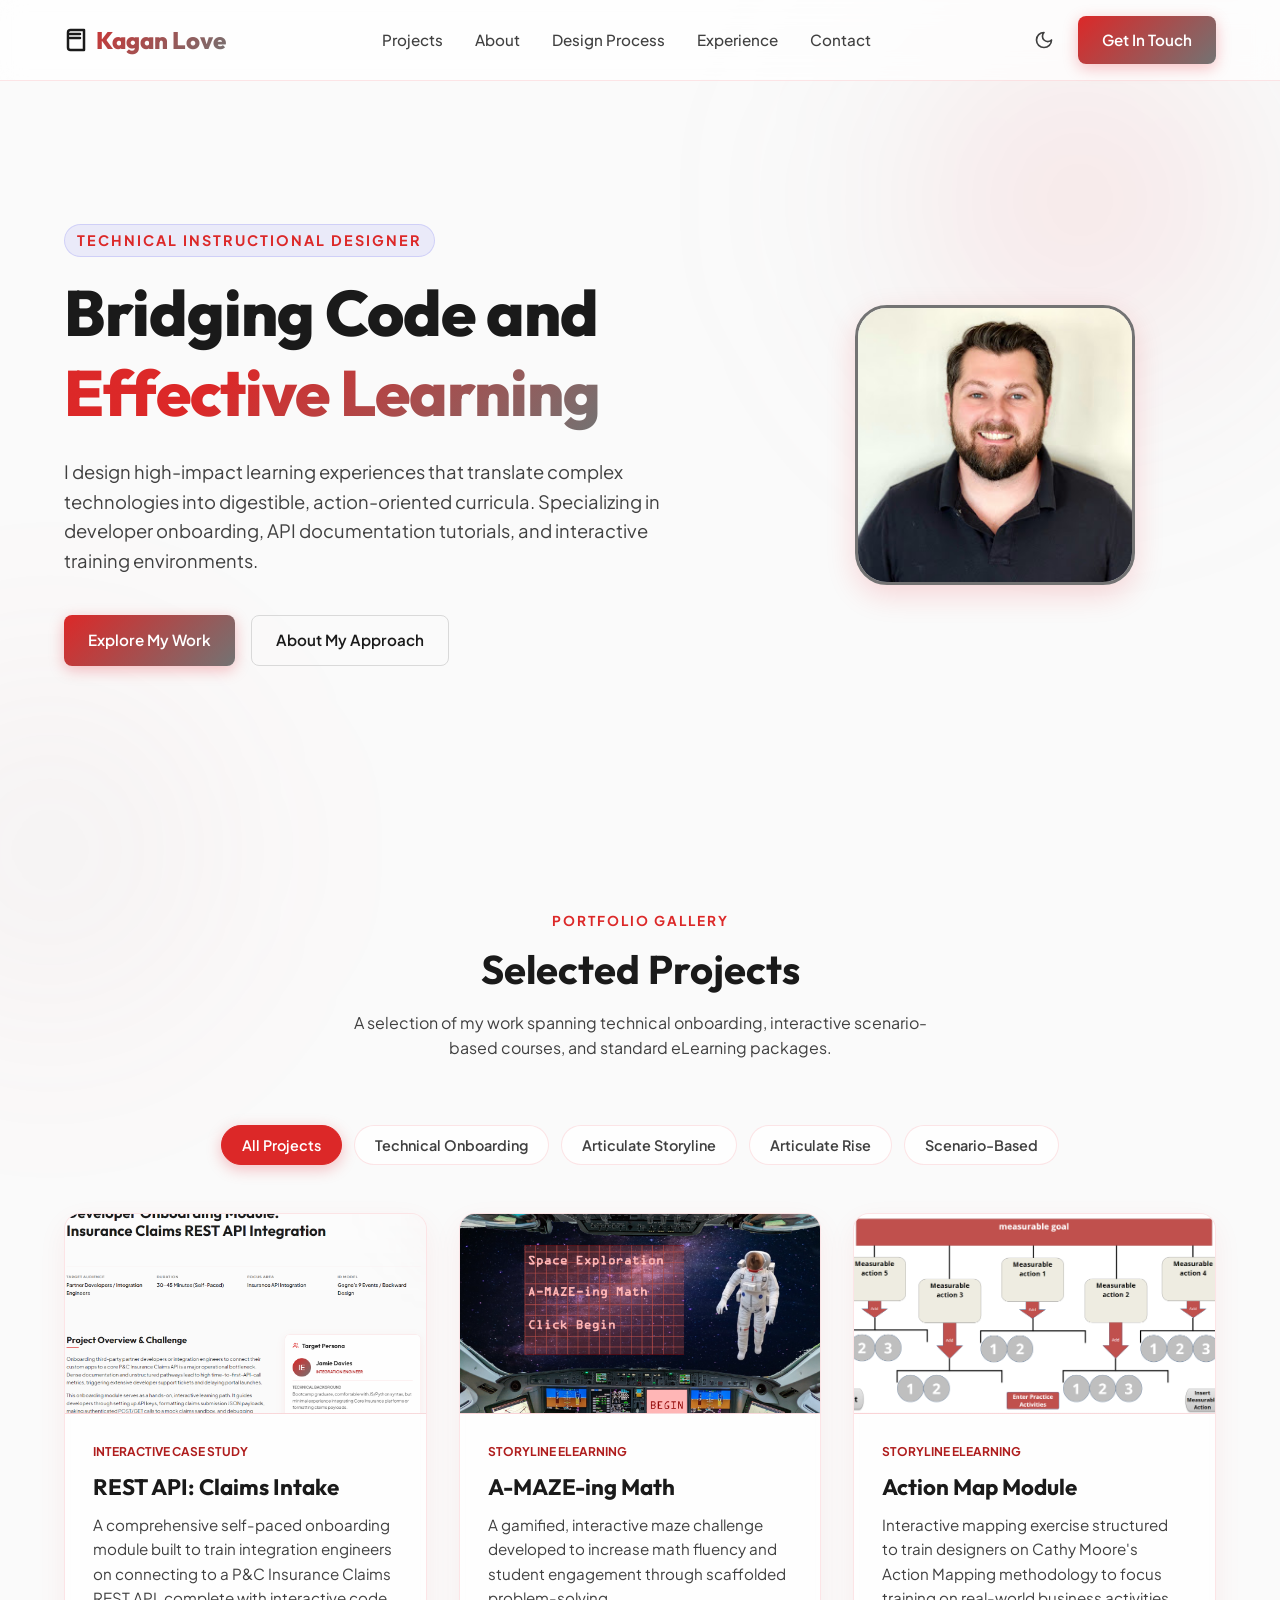
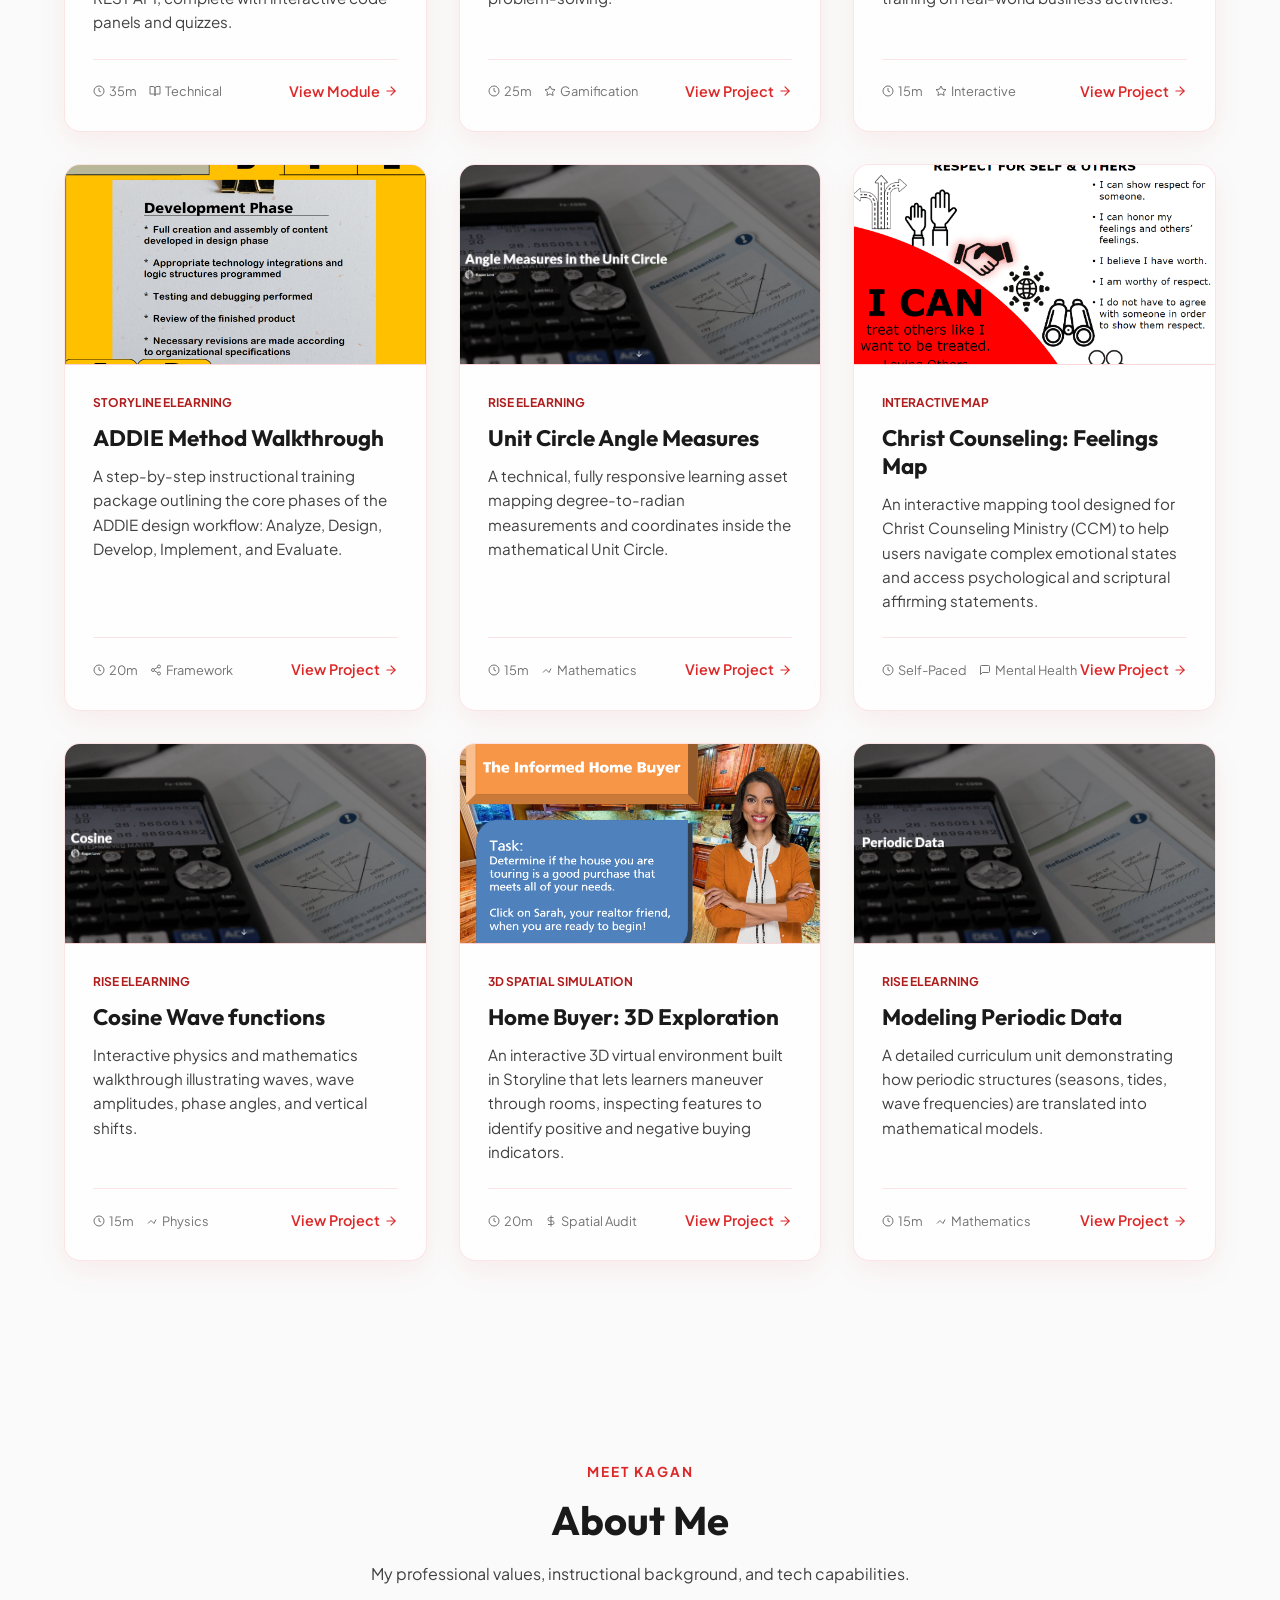
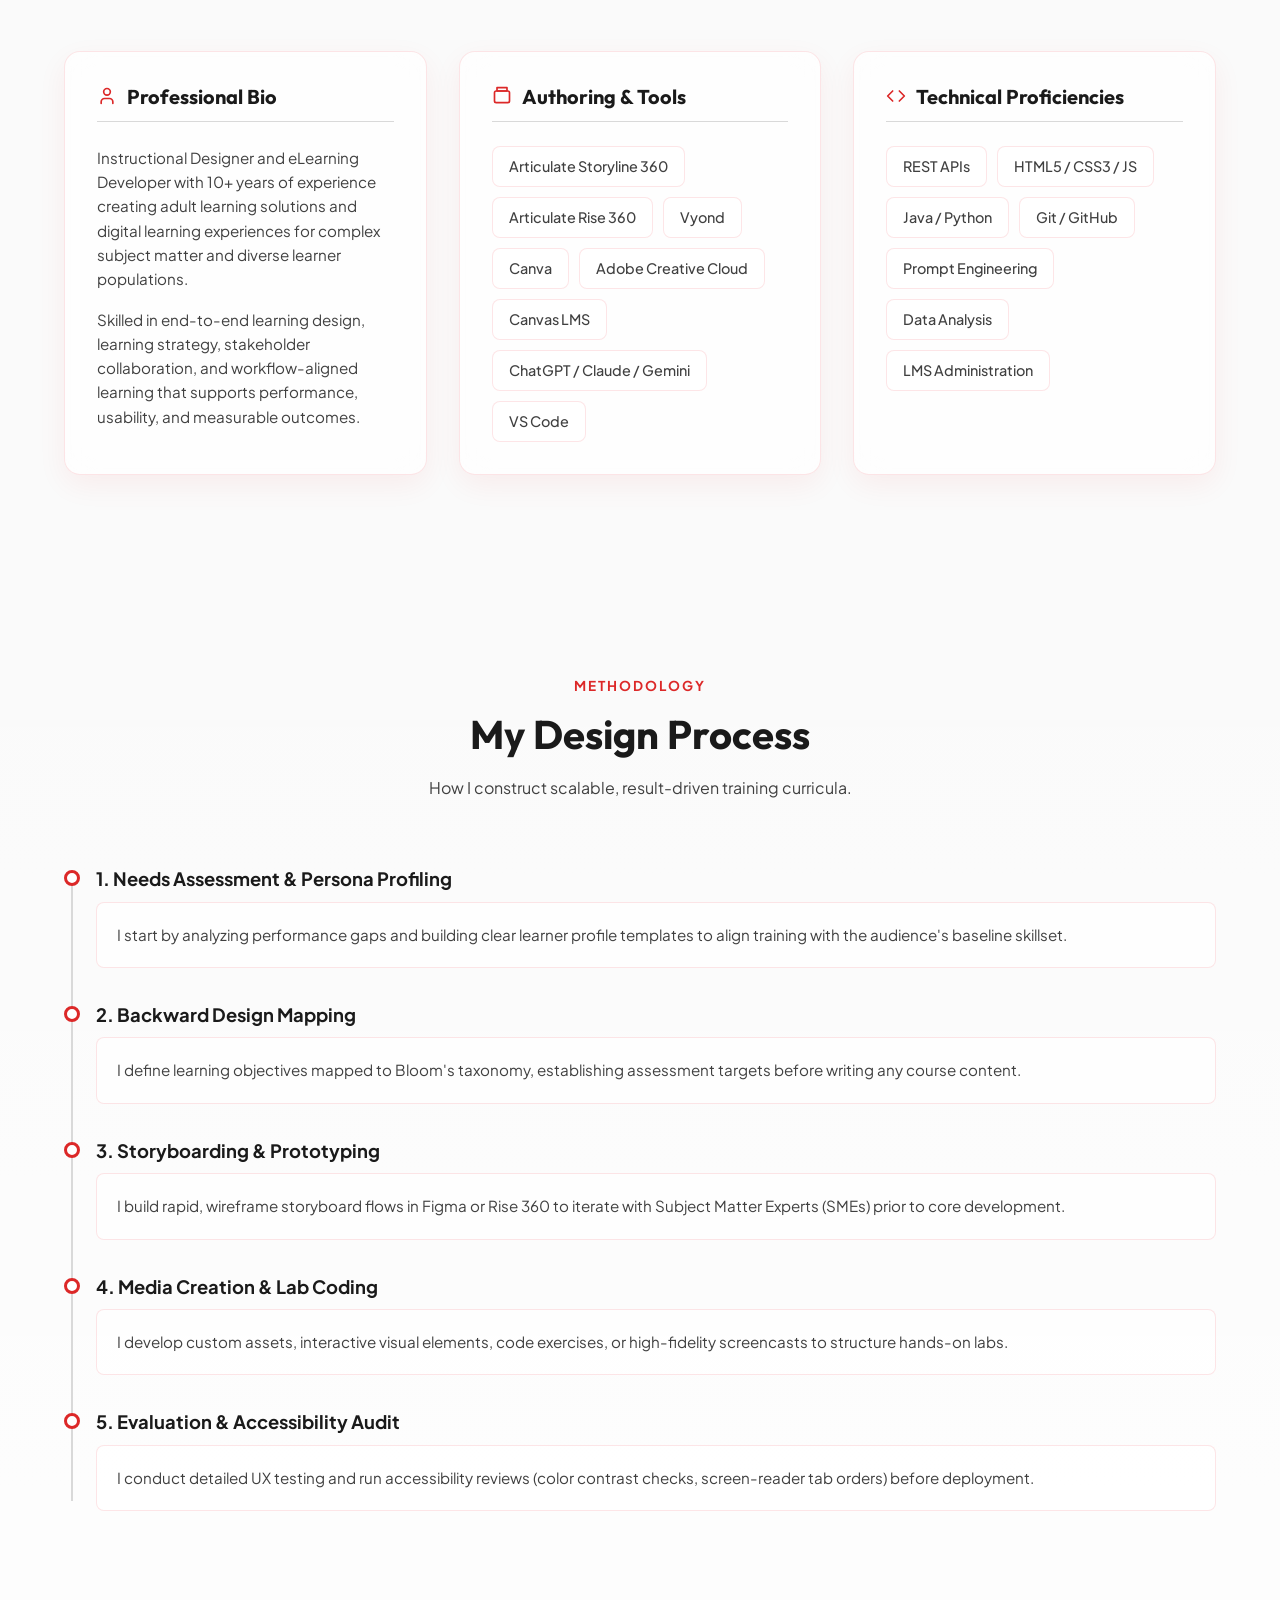
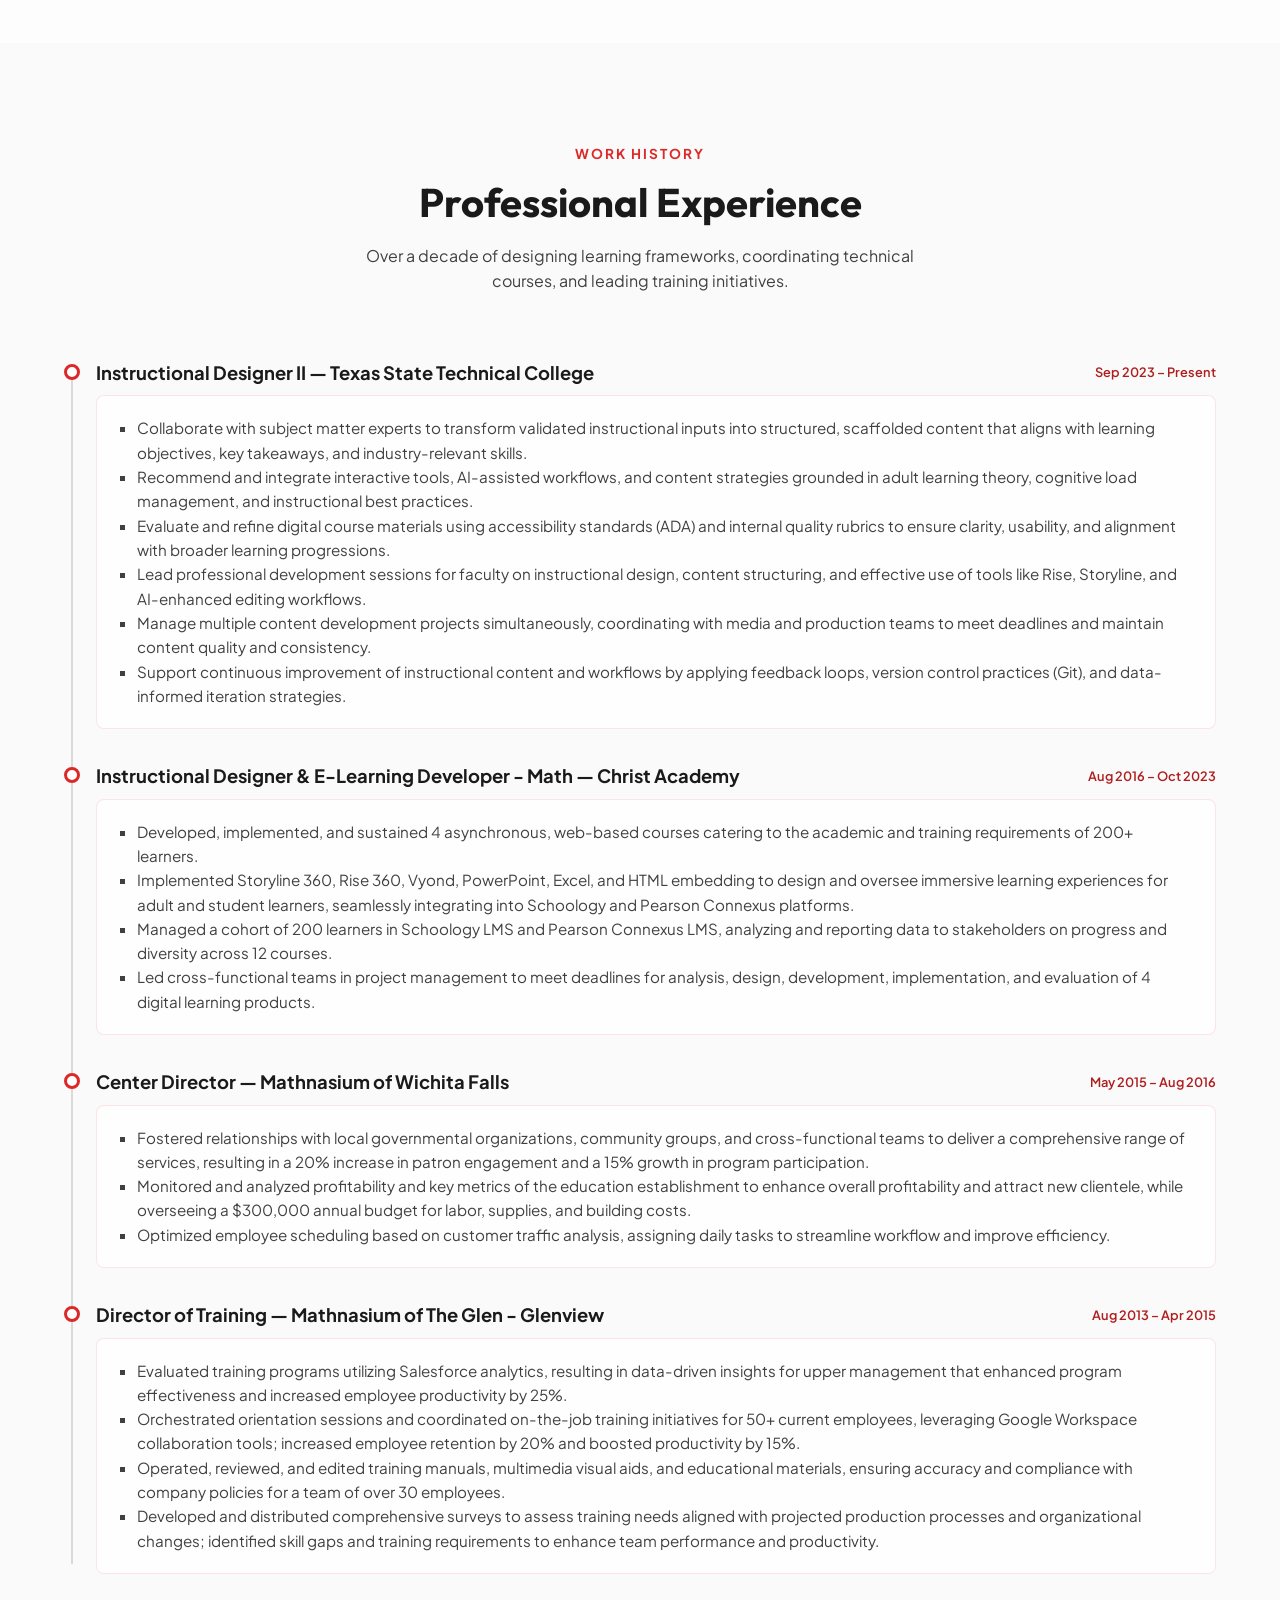
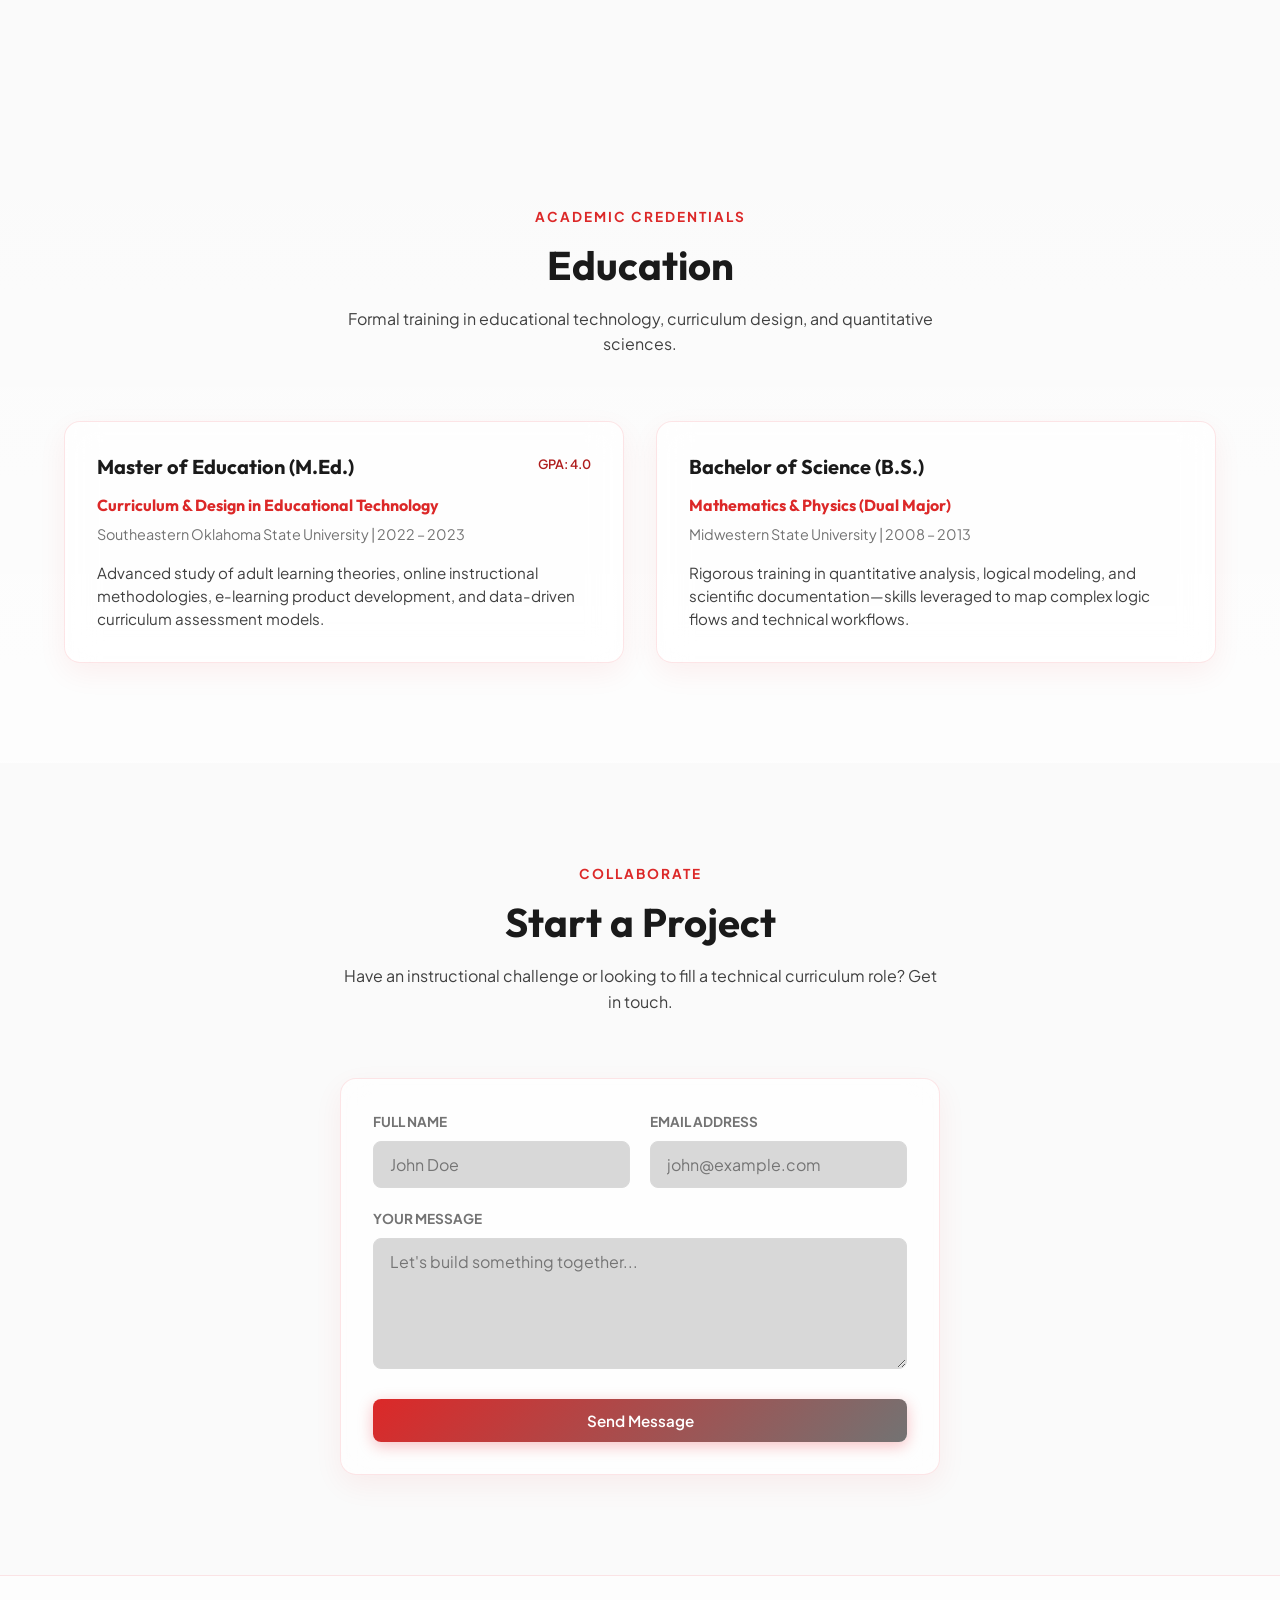
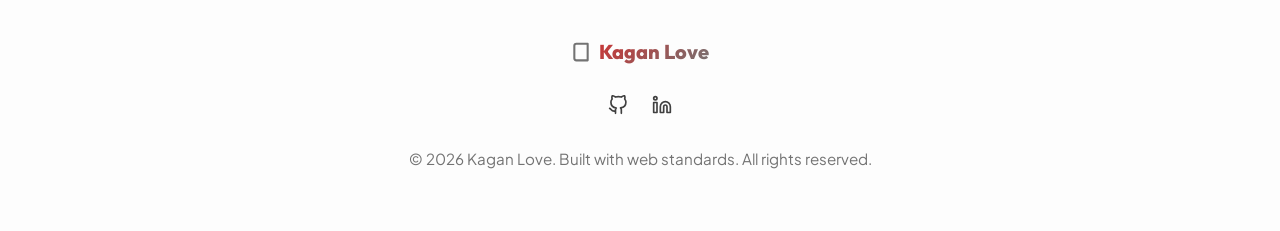
==== commit 1971cd48: "Update work history, add education credentials, and revamp Home Buyer and CCM Feelings Map projects" ====
--- a/index.html
+++ b/index.html
@@ -222,18 +222,18 @@
                         </div>
                     </a>
                     <div class="project-content">
-                        <span class="project-tag">Storyline eLearning</span>
-                        <h3 class="project-title">CBSG Counseling Onboarding</h3>
-                        <p class="project-desc">A detailed orientation module outlining counseling program parameters, data security, and communication protocols for counseling staff.</p>
-                        <div class="project-meta">
-                            <div class="project-metrics">
-                                <span class="project-metric">
-                                    <svg width="12" height="12" viewBox="0 0 24 24" fill="none" stroke="currentColor" stroke-width="2"><circle cx="12" cy="12" r="10"></circle><polyline points="12 6 12 12 16 14"></polyline></svg>
-                                    30m
+                        <span class="project-tag">Interactive Map</span>
+                        <h3 class="project-title">Christ Counseling: Feelings Map</h3>
+                        <p class="project-desc">An interactive mapping tool designed for Christ Counseling Ministry (CCM) to help users navigate complex emotional states and access psychological and scriptural affirming statements.</p>
+                        <div class="project-meta">
+                            <div class="project-metrics">
+                                <span class="project-metric">
+                                    <svg width="12" height="12" viewBox="0 0 24 24" fill="none" stroke="currentColor" stroke-width="2"><circle cx="12" cy="12" r="10"></circle><polyline points="12 6 12 12 16 14"></polyline></svg>
+                                    Self-Paced
                                 </span>
                                 <span class="project-metric">
                                     <svg width="12" height="12" viewBox="0 0 24 24" fill="none" stroke="currentColor" stroke-width="2"><path d="M21 15a2 2 0 0 1-2 2H7l-4 4V5a2 2 0 0 1 2-2h14a2 2 0 0 1 2 2z"></path></svg>
-                                    Social Support
+                                    Mental Health
                                 </span>
                             </div>
                             <a href="projects/cbsg-counseling.html" class="project-link" id="link-cbsg-counseling">View Project <svg width="14" height="14" viewBox="0 0 24 24" fill="none" stroke="currentColor" stroke-width="2" stroke-linecap="round" stroke-linejoin="round"><line x1="5" y1="12" x2="19" y2="12"></line><polyline points="12 5 19 12 12 19"></polyline></svg></a>
@@ -276,9 +276,9 @@
                         </div>
                     </a>
                     <div class="project-content">
-                        <span class="project-tag">Branching Scenario</span>
-                        <h3 class="project-title">Home Buyer Roadmap</h3>
-                        <p class="project-desc">A realistic decision-branching scenario mapping financial milestones, credit constraints, and escrow legal steps involved in purchasing a home.</p>
+                        <span class="project-tag">3D Spatial Simulation</span>
+                        <h3 class="project-title">Home Buyer: 3D Exploration</h3>
+                        <p class="project-desc">An interactive 3D virtual environment built in Storyline that lets learners maneuver through rooms, inspecting features to identify positive and negative buying indicators.</p>
                         <div class="project-meta">
                             <div class="project-metrics">
                                 <span class="project-metric">
@@ -287,7 +287,7 @@
                                 </span>
                                 <span class="project-metric">
                                     <svg width="12" height="12" viewBox="0 0 24 24" fill="none" stroke="currentColor" stroke-width="2"><path d="M12 1v22"></path><path d="M17 5H9.5a3.5 3.5 0 0 0 0 7h5a3.5 3.5 0 0 1 0 7H6"></path></svg>
-                                    Financial Lit
+                                    Spatial Audit
                                 </span>
                             </div>
                             <a href="projects/home-buyer.html" class="project-link" id="link-home-buyer">View Project <svg width="14" height="14" viewBox="0 0 24 24" fill="none" stroke="currentColor" stroke-width="2" stroke-linecap="round" stroke-linejoin="round"><line x1="5" y1="12" x2="19" y2="12"></line><polyline points="12 5 19 12 12 19"></polyline></svg></a>
@@ -321,9 +321,6 @@
                         </div>
                     </div>
                 </div>
-            </div>
-        </div>
-    </section>
             </div>
         </div>
     </section>
@@ -469,7 +466,7 @@
             <div class="section-header">
                 <span class="section-subtitle">Work History</span>
                 <h2 class="section-title">Professional Experience</h2>
-                <p class="section-desc">Over a decade of designing learning frameworks and driving technical curricula.</p>
+                <p class="section-desc">Over a decade of designing learning frameworks, coordinating technical courses, and leading training initiatives.</p>
             </div>
 
             <div class="timeline">
@@ -481,11 +478,12 @@
                     </div>
                     <div class="timeline-card">
                         <ul style="padding-left: 20px; font-size: 0.95rem; color: hsl(var(--text-secondary-hsl)); line-height: 1.6; list-style-type: square;">
-                            <li>Lead end-to-end design and development of digital learning experiences for technical programs, translating complex technical content into structured, scaffolded training.</li>
-                            <li>Manage the development of 30+ course projects aligning instructional materials with specific program outcomes.</li>
-                            <li>Utilize ADDIE and agile methodologies to create comprehensive eLearning modules, resulting in improved learner engagement metrics.</li>
-                            <li>Implement AI-assisted workflows and Articulate 360 to reduce development time by 20% while maintaining quality.</li>
-                            <li>Lead professional development sessions for 60+ faculty members focused on instructional design practices and tools.</li>
+                            <li>Collaborate with subject matter experts to transform validated instructional inputs into structured, scaffolded content that aligns with learning objectives, key takeaways, and industry-relevant skills.</li>
+                            <li>Recommend and integrate interactive tools, AI-assisted workflows, and content strategies grounded in adult learning theory, cognitive load management, and instructional best practices.</li>
+                            <li>Evaluate and refine digital course materials using accessibility standards (ADA) and internal quality rubrics to ensure clarity, usability, and alignment with broader learning progressions.</li>
+                            <li>Lead professional development sessions for faculty on instructional design, content structuring, and effective use of tools like Rise, Storyline, and AI-enhanced editing workflows.</li>
+                            <li>Manage multiple content development projects simultaneously, coordinating with media and production teams to meet deadlines and maintain content quality and consistency.</li>
+                            <li>Support continuous improvement of instructional content and workflows by applying feedback loops, version control practices (Git), and data-informed iteration strategies.</li>
                         </ul>
                     </div>
                 </div>
@@ -493,14 +491,15 @@
                 <div class="timeline-item">
                     <div class="timeline-marker"></div>
                     <div class="timeline-item-title">
-                        <span>Instructional Designer & eLearning Developer &mdash; Christ Academy</span>
+                        <span>Instructional Designer &amp; E-Learning Developer - Math &mdash; Christ Academy</span>
                         <span class="timeline-duration">Aug 2016 &ndash; Oct 2023</span>
                     </div>
                     <div class="timeline-card">
                         <ul style="padding-left: 20px; font-size: 0.95rem; color: hsl(var(--text-secondary-hsl)); line-height: 1.6; list-style-type: square;">
-                            <li>Designed, developed, and maintained asynchronous web-based courses supporting academic and training needs for 200+ learners.</li>
-                            <li>Built engaging eLearning experiences using Storyline 360, Rise 360, Vyond, and embedded web content.</li>
-                            <li>Led cross-functional collaboration with a 6-member team to deliver 4 digital learning products on schedule.</li>
+                            <li>Developed, implemented, and sustained 4 asynchronous, web-based courses catering to the academic and training requirements of 200+ learners.</li>
+                            <li>Implemented Storyline 360, Rise 360, Vyond, PowerPoint, Excel, and HTML embedding to design and oversee immersive learning experiences for adult and student learners, seamlessly integrating into Schoology and Pearson Connexus platforms.</li>
+                            <li>Managed a cohort of 200 learners in Schoology LMS and Pearson Connexus LMS, analyzing and reporting data to stakeholders on progress and diversity across 12 courses.</li>
+                            <li>Led cross-functional teams in project management to meet deadlines for analysis, design, development, implementation, and evaluation of 4 digital learning products.</li>
                         </ul>
                     </div>
                 </div>
@@ -508,15 +507,71 @@
                 <div class="timeline-item">
                     <div class="timeline-marker"></div>
                     <div class="timeline-item-title">
-                        <span>Director of Training &amp; Center Director &mdash; Mathnasium</span>
-                        <span class="timeline-duration">Aug 2013 &ndash; Aug 2016</span>
+                        <span>Center Director &mdash; Mathnasium of Wichita Falls</span>
+                        <span class="timeline-duration">May 2015 &ndash; Aug 2016</span>
                     </div>
                     <div class="timeline-card">
                         <ul style="padding-left: 20px; font-size: 0.95rem; color: hsl(var(--text-secondary-hsl)); line-height: 1.6; list-style-type: square;">
-                            <li>Directed daily operations for a high-volume education center, managing staffing, budgeting, and service delivery.</li>
-                            <li>Led onboarding and training initiatives for 50+ employees using structured training materials.</li>
-                            <li>Evaluated training effectiveness using Salesforce analytics and produced data-informed recommendations.</li>
+                            <li>Fostered relationships with local governmental organizations, community groups, and cross-functional teams to deliver a comprehensive range of services, resulting in a 20% increase in patron engagement and a 15% growth in program participation.</li>
+                            <li>Monitored and analyzed profitability and key metrics of the education establishment to enhance overall profitability and attract new clientele, while overseeing a $300,000 annual budget for labor, supplies, and building costs.</li>
+                            <li>Optimized employee scheduling based on customer traffic analysis, assigning daily tasks to streamline workflow and improve efficiency.</li>
                         </ul>
+                    </div>
+                </div>
+
+                <div class="timeline-item">
+                    <div class="timeline-marker"></div>
+                    <div class="timeline-item-title">
+                        <span>Director of Training &mdash; Mathnasium of The Glen - Glenview</span>
+                        <span class="timeline-duration">Aug 2013 &ndash; Apr 2015</span>
+                    </div>
+                    <div class="timeline-card">
+                        <ul style="padding-left: 20px; font-size: 0.95rem; color: hsl(var(--text-secondary-hsl)); line-height: 1.6; list-style-type: square;">
+                            <li>Evaluated training programs utilizing Salesforce analytics, resulting in data-driven insights for upper management that enhanced program effectiveness and increased employee productivity by 25%.</li>
+                            <li>Orchestrated orientation sessions and coordinated on-the-job training initiatives for 50+ current employees, leveraging Google Workspace collaboration tools; increased employee retention by 20% and boosted productivity by 15%.</li>
+                            <li>Operated, reviewed, and edited training manuals, multimedia visual aids, and educational materials, ensuring accuracy and compliance with company policies for a team of over 30 employees.</li>
+                            <li>Developed and distributed comprehensive surveys to assess training needs aligned with projected production processes and organizational changes; identified skill gaps and training requirements to enhance team performance and productivity.</li>
+                        </ul>
+                    </div>
+                </div>
+            </div>
+        </div>
+    </section>
+
+    <!-- Education Section -->
+    <section class="section" id="education" style="border-top: 1px solid var(--border-color-hsl); background: linear-gradient(180deg, transparent 0%, var(--glass-bg) 100%);">
+        <div class="container">
+            <div class="section-header">
+                <span class="section-subtitle">Academic Credentials</span>
+                <h2 class="section-title">Education</h2>
+                <p class="section-desc">Formal training in educational technology, curriculum design, and quantitative sciences.</p>
+            </div>
+
+            <div class="skills-grid" style="grid-template-columns: repeat(auto-fit, minmax(320px, 1fr)); gap: 32px;">
+                <div class="glass-card" style="display: flex; flex-direction: column; justify-content: space-between;">
+                    <div>
+                        <div style="display: flex; justify-content: space-between; align-items: flex-start; margin-bottom: 16px;">
+                            <h3 style="font-size: 1.25rem; font-weight: 700; color: hsl(var(--text-primary-hsl));">Master of Education (M.Ed.)</h3>
+                            <span style="font-size: 0.8rem; font-weight: 600; color: hsl(var(--accent-hsl)); text-transform: uppercase;">GPA: 4.0</span>
+                        </div>
+                        <h4 style="font-size: 1rem; color: hsl(var(--primary-hsl)); margin-bottom: 8px;">Curriculum &amp; Design in Educational Technology</h4>
+                        <p style="font-size: 0.9rem; color: hsl(var(--text-muted-hsl)); margin-bottom: 16px;">Southeastern Oklahoma State University | 2022 &ndash; 2023</p>
+                        <p style="font-size: 0.95rem; color: hsl(var(--text-secondary-hsl)); line-height: 1.5;">
+                            Advanced study of adult learning theories, online instructional methodologies, e-learning product development, and data-driven curriculum assessment models.
+                        </p>
+                    </div>
+                </div>
+
+                <div class="glass-card" style="display: flex; flex-direction: column; justify-content: space-between;">
+                    <div>
+                        <div style="display: flex; justify-content: space-between; align-items: flex-start; margin-bottom: 16px;">
+                            <h3 style="font-size: 1.25rem; font-weight: 700; color: hsl(var(--text-primary-hsl));">Bachelor of Science (B.S.)</h3>
+                        </div>
+                        <h4 style="font-size: 1rem; color: hsl(var(--primary-hsl)); margin-bottom: 8px;">Mathematics &amp; Physics (Dual Major)</h4>
+                        <p style="font-size: 0.9rem; color: hsl(var(--text-muted-hsl)); margin-bottom: 16px;">Midwestern State University | 2008 &ndash; 2013</p>
+                        <p style="font-size: 0.95rem; color: hsl(var(--text-secondary-hsl)); line-height: 1.5;">
+                            Rigorous training in quantitative analysis, logical modeling, and scientific documentation—skills leveraged to map complex logic flows and technical workflows.
+                        </p>
                     </div>
                 </div>
             </div>
